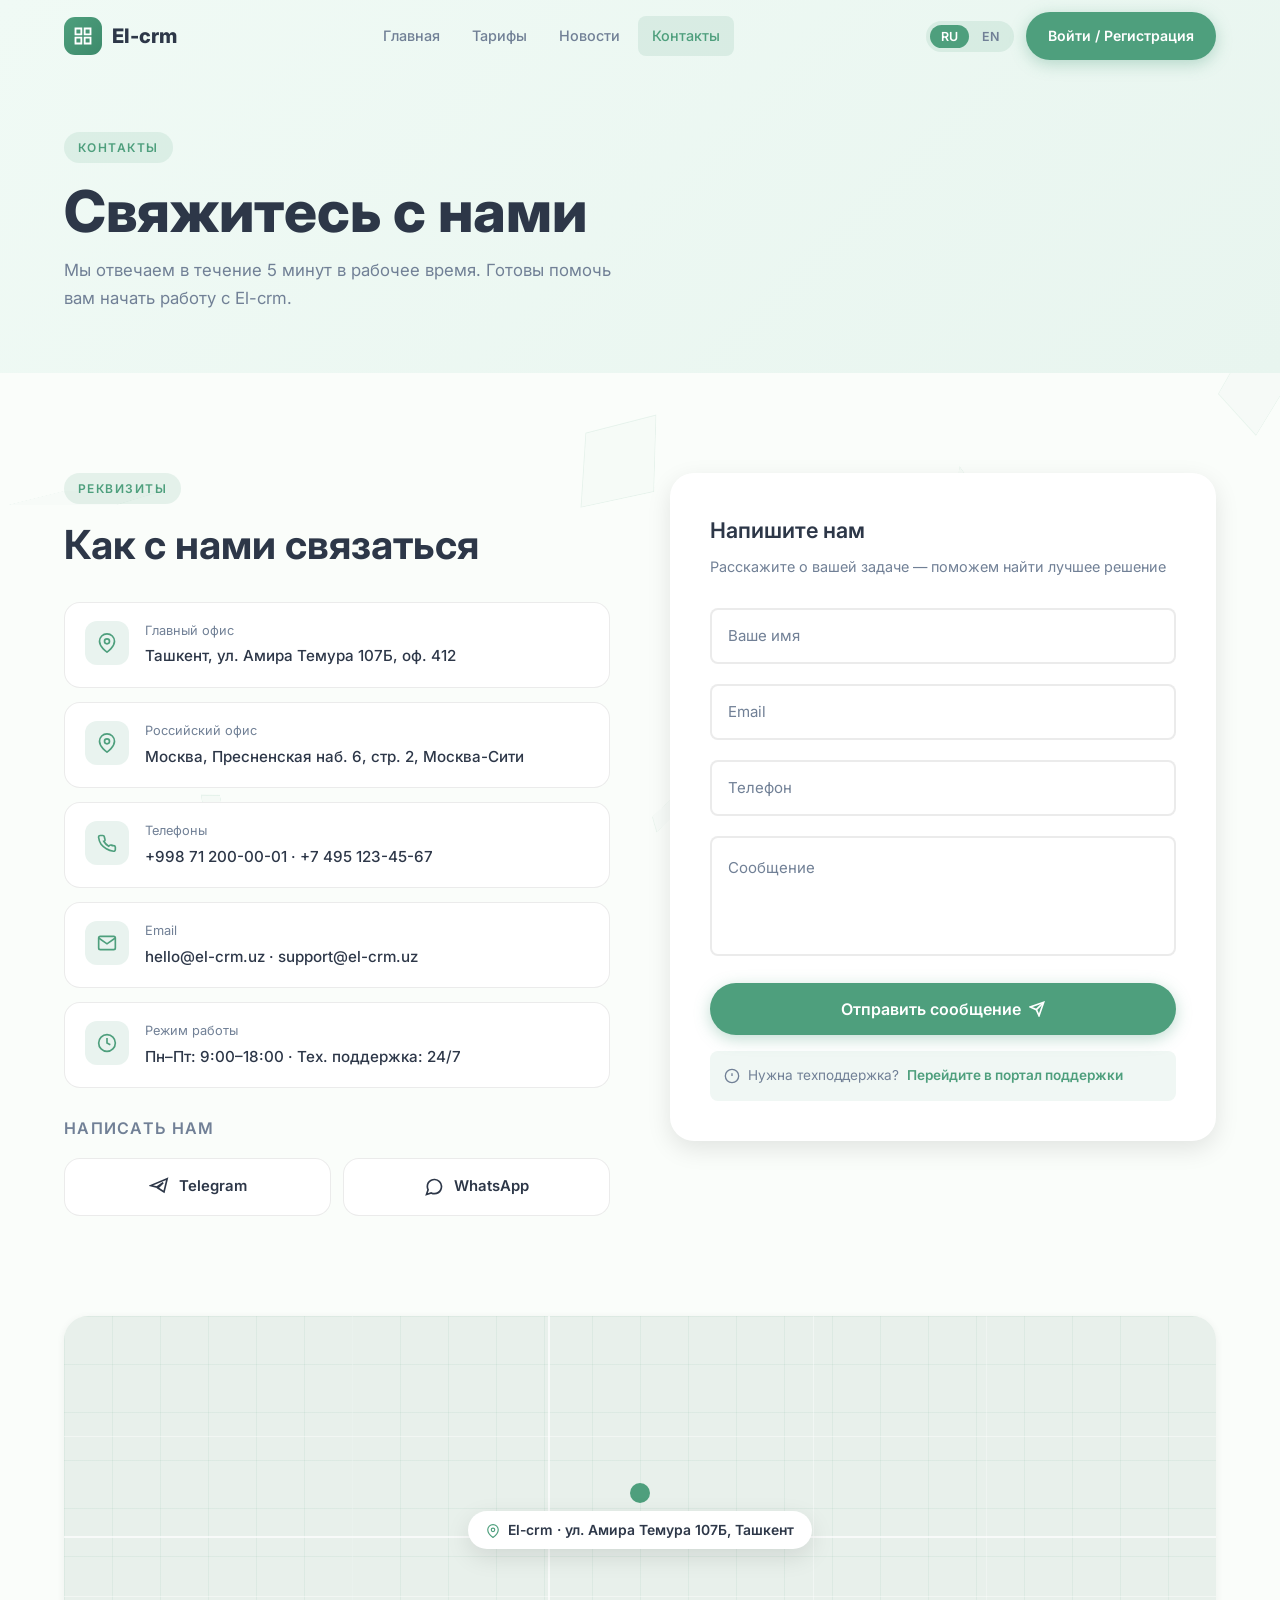
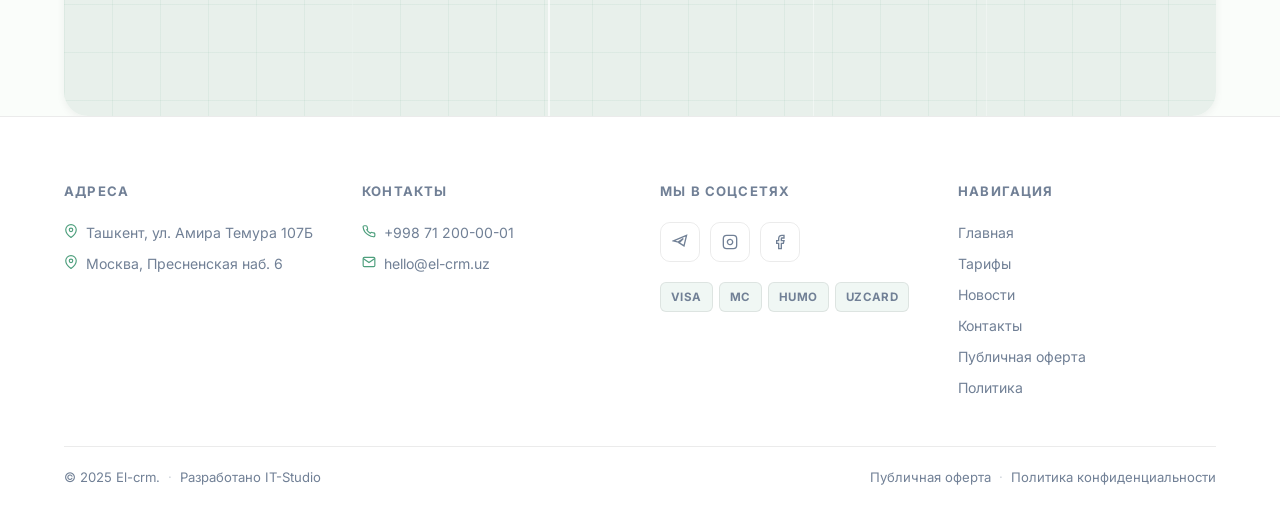
==== contacts.html @ 1f1d679a "start project" ====
<!DOCTYPE html>
<html lang="ru">
<head>
<meta charset="UTF-8">
<meta name="viewport" content="width=device-width,initial-scale=1">
<title>Контакты — El-crm</title>
<link rel="preconnect" href="https://fonts.googleapis.com">
<link rel="preconnect" href="https://fonts.gstatic.com" crossorigin>
<link href="https://fonts.googleapis.com/css2?family=Inter:wght@300;400;500;600;700;800&display=swap" rel="stylesheet">
<link rel="stylesheet" href="css/style.css">
</head>
<body>

<div id="cubes-bg"></div>

<header>
  <div class="header-inner">
    <a href="index.html" class="logo">
      <span class="logo-icon"><svg width="20" height="20" viewBox="0 0 24 24" fill="none" stroke="currentColor" stroke-width="2.2"><path d="M3 3h7v7H3zM14 3h7v7h-7zM14 14h7v7h-7zM3 14h7v7H3z"/></svg></span>
      El-crm
    </a>
    <nav>
      <a href="index.html">Главная</a>
      <a href="pricing.html">Тарифы</a>
      <a href="news.html">Новости</a>
      <a href="contacts.html" class="active">Контакты</a>
    </nav>
    <div class="header-actions">
      <div class="lang-switcher">
        <button class="lang-btn active">RU</button>
        <button class="lang-btn">EN</button>
      </div>
      <a href="index.html#lead" class="btn btn-primary" style="padding:10px 22px;font-size:.88rem">Войти / Регистрация</a>
    </div>
    <button class="burger"><span></span><span></span><span></span></button>
  </div>
</header>
<nav class="mobile-nav">
  <a href="index.html">Главная</a><a href="pricing.html">Тарифы</a>
  <a href="news.html">Новости</a><a href="contacts.html">Контакты</a>
  <a href="index.html#lead" class="btn btn-primary">Войти / Регистрация</a>
</nav>

<!-- PAGE HERO -->
<section class="page-hero">
  <div class="container">
    <span class="section-label">Контакты</span>
    <h1>Свяжитесь с нами</h1>
    <p>Мы отвечаем в течение 5 минут в рабочее время. Готовы помочь вам начать работу с El-crm.</p>
  </div>
</section>

<!-- CONTACTS GRID -->
<section class="contacts-section section-pad">
  <div class="container">
    <div class="contacts-grid">

      <!-- LEFT: Contact Info -->
      <div>
        <span class="section-label">Реквизиты</span>
        <h2 class="section-title" style="margin-bottom:32px">Как с нами связаться</h2>

        <div class="contact-info-cards">
          <div class="ci-card anim d1">
            <div class="ci-ico"><svg width="20" height="20" viewBox="0 0 24 24" fill="none" stroke="currentColor" stroke-width="2"><path d="M21 10c0 7-9 13-9 13s-9-6-9-13a9 9 0 0 1 18 0z"/><circle cx="12" cy="10" r="3"/></svg></div>
            <div>
              <div class="ci-label">Главный офис</div>
              <span class="ci-val">Ташкент, ул. Амира Темура 107Б, оф. 412</span>
            </div>
          </div>
          <div class="ci-card anim d2">
            <div class="ci-ico"><svg width="20" height="20" viewBox="0 0 24 24" fill="none" stroke="currentColor" stroke-width="2"><path d="M21 10c0 7-9 13-9 13s-9-6-9-13a9 9 0 0 1 18 0z"/><circle cx="12" cy="10" r="3"/></svg></div>
            <div>
              <div class="ci-label">Российский офис</div>
              <span class="ci-val">Москва, Пресненская наб. 6, стр. 2, Москва-Сити</span>
            </div>
          </div>
          <div class="ci-card anim d3">
            <div class="ci-ico"><svg width="20" height="20" viewBox="0 0 24 24" fill="none" stroke="currentColor" stroke-width="2"><path d="M22 16.92v3a2 2 0 0 1-2.18 2 19.79 19.79 0 0 1-8.63-3.07A19.5 19.5 0 0 1 4.9 13.5a19.79 19.79 0 0 1-3.07-8.67A2 2 0 0 1 3.83 3h3a2 2 0 0 1 2 1.72 12.84 12.84 0 0 0 .7 2.81 2 2 0 0 1-.45 2.11L8.09 9.91a16 16 0 0 0 6 6l.91-.91a2 2 0 0 1 2.11-.45 12.84 12.84 0 0 0 2.81.7A2 2 0 0 1 22 16.92z"/></svg></div>
            <div>
              <div class="ci-label">Телефоны</div>
              <span class="ci-val">+998 71 200-00-01 · +7 495 123-45-67</span>
            </div>
          </div>
          <div class="ci-card anim d1">
            <div class="ci-ico"><svg width="20" height="20" viewBox="0 0 24 24" fill="none" stroke="currentColor" stroke-width="2"><path d="M4 4h16c1.1 0 2 .9 2 2v12c0 1.1-.9 2-2 2H4c-1.1 0-2-.9-2-2V6c0-1.1.9-2 2-2z"/><polyline points="22,6 12,13 2,6"/></svg></div>
            <div>
              <div class="ci-label">Email</div>
              <span class="ci-val">hello@el-crm.uz · support@el-crm.uz</span>
            </div>
          </div>
          <div class="ci-card anim d2">
            <div class="ci-ico"><svg width="20" height="20" viewBox="0 0 24 24" fill="none" stroke="currentColor" stroke-width="2"><circle cx="12" cy="12" r="10"/><polyline points="12 6 12 12 16 14"/></svg></div>
            <div>
              <div class="ci-label">Режим работы</div>
              <span class="ci-val">Пн–Пт: 9:00–18:00 · Тех. поддержка: 24/7</span>
            </div>
          </div>
        </div>

        <!-- MESSENGER BUTTONS -->
        <div class="anim d3">
          <h3 style="margin-bottom:16px;font-size:1rem;color:var(--text-muted);font-weight:600;text-transform:uppercase;letter-spacing:.08em">Написать нам</h3>
          <div class="mess-btns">
            <a href="https://t.me/elcrm" class="mess-btn tg" target="_blank" rel="noopener">
              <svg width="20" height="20" viewBox="0 0 24 24" fill="none" stroke="currentColor" stroke-width="2"><path d="M21.8 2L2 10.3l7.3 1.8L17 6.7l-6.3 6.5 7.3 4.7L21.8 2z"/></svg>
              Telegram
            </a>
            <a href="https://wa.me/998712000001" class="mess-btn wa" target="_blank" rel="noopener">
              <svg width="20" height="20" viewBox="0 0 24 24" fill="none" stroke="currentColor" stroke-width="2"><path d="M21 11.5a8.38 8.38 0 0 1-.9 3.8 8.5 8.5 0 0 1-7.6 4.7 8.38 8.38 0 0 1-3.8-.9L3 21l1.9-5.7a8.38 8.38 0 0 1-.9-3.8 8.5 8.5 0 0 1 4.7-7.6 8.38 8.38 0 0 1 3.8-.9h.5a8.48 8.48 0 0 1 8 8v.5z"/></svg>
              WhatsApp
            </a>
          </div>
        </div>
      </div>

      <!-- RIGHT: Form -->
      <div class="anim d2">
        <div class="float-form">
          <h3 style="margin-bottom:8px">Напишите нам</h3>
          <p style="color:var(--text-muted);font-size:.9rem;margin-bottom:28px">Расскажите о вашей задаче — поможем найти лучшее решение</p>
          <form novalidate>
            <div class="float-group">
              <input type="text" placeholder=" " id="c-name" required>
              <label for="c-name">Ваше имя</label>
            </div>
            <div class="float-group">
              <input type="email" placeholder=" " id="c-email" required>
              <label for="c-email">Email</label>
            </div>
            <div class="float-group">
              <input type="tel" placeholder=" " id="c-phone">
              <label for="c-phone">Телефон</label>
            </div>
            <div class="float-group">
              <textarea placeholder=" " id="c-msg" required></textarea>
              <label for="c-msg">Сообщение</label>
            </div>
            <button type="submit" class="btn btn-primary" style="width:100%;justify-content:center;padding:16px;font-size:1rem">
              Отправить сообщение
              <svg width="16" height="16" viewBox="0 0 24 24" fill="none" stroke="currentColor" stroke-width="2.5"><line x1="22" y1="2" x2="11" y2="13"/><polygon points="22 2 15 22 11 13 2 9 22 2"/></svg>
            </button>
          </form>
          <div class="support-note">
            <svg width="16" height="16" viewBox="0 0 24 24" fill="none" stroke="currentColor" stroke-width="2"><circle cx="12" cy="12" r="10"/><line x1="12" y1="8" x2="12" y2="12"/><line x1="12" y1="16" x2="12.01" y2="16"/></svg>
            Нужна техподдержка? <a href="#">Перейдите в портал поддержки</a>
          </div>
        </div>
      </div>

    </div>
  </div>
</section>

<!-- MAP -->
<section class="map-section">
  <div class="container">
    <div class="map-box anim">
      <div class="map-bg">
        <div class="map-grid-lines"></div>
        <div class="map-roads"></div>
        <!-- Extra decorative roads -->
        <div style="position:absolute;inset:0;pointer-events:none">
          <div style="position:absolute;left:0;right:0;top:30%;height:1px;background:rgba(255,255,255,.4)"></div>
          <div style="position:absolute;left:0;right:0;top:70%;height:1px;background:rgba(255,255,255,.4)"></div>
          <div style="position:absolute;top:0;bottom:0;left:25%;width:1px;background:rgba(255,255,255,.4)"></div>
          <div style="position:absolute;top:0;bottom:0;left:65%;width:1px;background:rgba(255,255,255,.4)"></div>
          <div style="position:absolute;top:0;bottom:0;left:80%;width:1px;background:rgba(255,255,255,.3)"></div>
        </div>
        <div class="map-pin-wrap">
          <div class="map-dot"></div>
          <div class="map-label">
            <svg width="14" height="14" viewBox="0 0 24 24" fill="none" stroke="currentColor" stroke-width="2" style="display:inline;vertical-align:middle;margin-right:4px;color:var(--accent)"><path d="M21 10c0 7-9 13-9 13s-9-6-9-13a9 9 0 0 1 18 0z"/><circle cx="12" cy="10" r="3"/></svg>
            El-crm · ул. Амира Темура 107Б, Ташкент
          </div>
        </div>
      </div>
    </div>
  </div>
</section>

<!-- FOOTER -->
<footer>
  <div class="container">
    <div class="footer-grid">
      <div class="footer-col"><h4>Адреса</h4><ul>
        <li><svg width="14" height="14" viewBox="0 0 24 24" fill="none" stroke="currentColor" stroke-width="2"><path d="M21 10c0 7-9 13-9 13s-9-6-9-13a9 9 0 0 1 18 0z"/><circle cx="12" cy="10" r="3"/></svg>Ташкент, ул. Амира Темура 107Б</li>
        <li><svg width="14" height="14" viewBox="0 0 24 24" fill="none" stroke="currentColor" stroke-width="2"><path d="M21 10c0 7-9 13-9 13s-9-6-9-13a9 9 0 0 1 18 0z"/><circle cx="12" cy="10" r="3"/></svg>Москва, Пресненская наб. 6</li>
      </ul></div>
      <div class="footer-col"><h4>Контакты</h4><ul>
        <li><svg width="14" height="14" viewBox="0 0 24 24" fill="none" stroke="currentColor" stroke-width="2"><path d="M22 16.92v3a2 2 0 0 1-2.18 2 19.79 19.79 0 0 1-8.63-3.07A19.5 19.5 0 0 1 4.9 13.5a19.79 19.79 0 0 1-3.07-8.67A2 2 0 0 1 3.83 3h3a2 2 0 0 1 2 1.72 12.84 12.84 0 0 0 .7 2.81 2 2 0 0 1-.45 2.11L8.09 9.91a16 16 0 0 0 6 6l.91-.91a2 2 0 0 1 2.11-.45 12.84 12.84 0 0 0 2.81.7A2 2 0 0 1 22 16.92z"/></svg>+998 71 200-00-01</li>
        <li><svg width="14" height="14" viewBox="0 0 24 24" fill="none" stroke="currentColor" stroke-width="2"><path d="M4 4h16c1.1 0 2 .9 2 2v12c0 1.1-.9 2-2 2H4c-1.1 0-2-.9-2-2V6c0-1.1.9-2 2-2z"/><polyline points="22,6 12,13 2,6"/></svg>hello@el-crm.uz</li>
      </ul></div>
      <div class="footer-col"><h4>Мы в соцсетях</h4>
        <div class="socials">
          <a href="#" class="soc-btn"><svg width="16" height="16" viewBox="0 0 24 24" fill="none" stroke="currentColor" stroke-width="2"><path d="M21.8 2L2 10.3l7.3 1.8L17 6.7l-6.3 6.5 7.3 4.7L21.8 2z"/></svg></a>
          <a href="#" class="soc-btn"><svg width="16" height="16" viewBox="0 0 24 24" fill="none" stroke="currentColor" stroke-width="2"><rect x="2" y="2" width="20" height="20" rx="5"/><path d="M16 11.37A4 4 0 1 1 12.63 8 4 4 0 0 1 16 11.37z"/><line x1="17.5" y1="6.5" x2="17.51" y2="6.5"/></svg></a>
          <a href="#" class="soc-btn"><svg width="16" height="16" viewBox="0 0 24 24" fill="none" stroke="currentColor" stroke-width="2"><path d="M18 2h-3a5 5 0 0 0-5 5v3H7v4h3v8h4v-8h3l1-4h-4V7a1 1 0 0 1 1-1h3z"/></svg></a>
        </div>
        <div class="pay-logos"><span class="pay-logo">VISA</span><span class="pay-logo">MC</span><span class="pay-logo">HUMO</span><span class="pay-logo">UZCARD</span></div>
      </div>
      <div class="footer-col"><h4>Навигация</h4><ul>
        <li><a href="index.html">Главная</a></li><li><a href="pricing.html">Тарифы</a></li>
        <li><a href="news.html">Новости</a></li><li><a href="contacts.html">Контакты</a></li>
        <li><a href="offer.html">Публичная оферта</a></li><li><a href="privacy.html">Политика</a></li>
      </ul></div>
    </div>
    <div class="footer-bottom">
      <div class="footer-bottom-l"><span>© 2025 El-crm.</span><span class="sep">·</span><span>Разработано <a href="#">IT-Studio</a></span></div>
      <div class="footer-bottom-r"><a href="offer.html">Публичная оферта</a><span class="sep">·</span><a href="privacy.html">Политика конфиденциальности</a></div>
    </div>
  </div>
</footer>

<button class="scroll-top"><svg width="18" height="18" viewBox="0 0 24 24" fill="none" stroke="currentColor" stroke-width="2.5"><polyline points="18 15 12 9 6 15"/></svg></button>

<script src="js/cubes.js"></script>
<script src="js/main.js"></script>
</body>
</html>
---- css/style.css ----
/* ===== DESIGN TOKENS ===== */
:root {
  --bg: #FAFDFA;
  --bg-alt: #F0F7F4;
  --white: #FFFFFF;
  --accent: #4E9F7D;
  --accent-light: rgba(78,159,125,0.12);
  --accent-hover: #3D8A6B;
  --accent-glow: rgba(78,159,125,0.25);
  --text: #2D3748;
  --text-muted: #718096;
  --border: rgba(0,0,0,0.08);
  --shadow-sm: 0 2px 8px rgba(0,0,0,0.06);
  --shadow-md: 0 8px 24px rgba(0,0,0,0.1);
  --shadow-lg: 0 20px 60px rgba(0,0,0,0.12);
  --shadow-green: 0 8px 30px rgba(78,159,125,0.28);
  --radius: 16px;
  --radius-sm: 8px;
  --radius-lg: 24px;
  --radius-full: 100px;
  --transition: 0.3s cubic-bezier(0.4,0,0.2,1);
  --font: 'Inter', -apple-system, BlinkMacSystemFont, sans-serif;
  --max-width: 1200px;
  --header-h: 72px;
}

/* ===== RESET ===== */
*,*::before,*::after{box-sizing:border-box;margin:0;padding:0}
html{scroll-behavior:smooth}
body{font-family:var(--font);background:var(--bg);color:var(--text);line-height:1.6;overflow-x:hidden}
img{max-width:100%;display:block}
a{text-decoration:none;color:inherit}
ul{list-style:none}
button{cursor:pointer;border:none;background:none;font-family:inherit}
input,textarea,select{font-family:inherit}

/* ===== CONTAINER ===== */
.container{max-width:var(--max-width);margin:0 auto;padding:0 24px}

/* ===== TYPOGRAPHY ===== */
h1{font-size:clamp(2.2rem,5vw,3.6rem);font-weight:800;line-height:1.12}
h2{font-size:clamp(1.6rem,3.5vw,2.5rem);font-weight:700;line-height:1.25}
h3{font-size:clamp(1.05rem,2vw,1.35rem);font-weight:600}
p{line-height:1.7}

.section-label{display:inline-block;font-size:.75rem;font-weight:600;letter-spacing:.12em;text-transform:uppercase;color:var(--accent);background:var(--accent-light);padding:6px 14px;border-radius:var(--radius-full);margin-bottom:16px}
.section-title{margin-bottom:12px}
.section-sub{color:var(--text-muted);font-size:1.05rem;max-width:560px;margin-bottom:48px}
.section-center{text-align:center}
.section-center .section-sub{margin-left:auto;margin-right:auto}
.section-pad{padding:100px 0}
.section-pad-sm{padding:64px 0}

/* ===== BUTTONS ===== */
.btn{display:inline-flex;align-items:center;gap:8px;padding:13px 28px;border-radius:var(--radius-full);font-weight:600;font-size:.95rem;transition:all var(--transition);min-height:48px;white-space:nowrap}
.btn-primary{background:var(--accent);color:#fff;box-shadow:0 4px 16px rgba(78,159,125,.35)}
.btn-primary:hover{background:var(--accent-hover);box-shadow:var(--shadow-green);transform:translateY(-2px)}
.btn-outline{background:transparent;color:var(--accent);border:2px solid var(--accent)}
.btn-outline:hover{background:var(--accent-light);transform:translateY(-2px)}
.btn-white{background:#fff;color:var(--accent);box-shadow:var(--shadow-md)}
.btn-white:hover{transform:translateY(-2px);box-shadow:var(--shadow-lg)}

/* ===== ANIMATIONS ===== */
@keyframes fadeInUp{from{opacity:0;transform:translateY(32px)}to{opacity:1;transform:translateY(0)}}
@keyframes float{0%,100%{transform:translateY(0)}50%{transform:translateY(-18px)}}
@keyframes ticker{from{transform:translateX(0)}to{transform:translateX(-50%)}}
@keyframes pulse-ring{0%,100%{box-shadow:0 0 0 0 rgba(78,159,125,.5)}50%{box-shadow:0 0 0 14px rgba(78,159,125,0)}}
@keyframes spinCubeA{0%{transform:rotateX(0deg) rotateY(0deg)}100%{transform:rotateX(360deg) rotateY(360deg)}}
@keyframes spinCubeB{0%{transform:rotateX(0deg) rotateY(0deg) rotateZ(0deg)}100%{transform:rotateX(-360deg) rotateY(180deg) rotateZ(360deg)}}
@keyframes shimmer{0%{background-position:-200% 0}100%{background-position:200% 0}}

.anim{opacity:0;transform:translateY(28px);transition:opacity .7s ease,transform .7s ease}
.anim.in{opacity:1;transform:translateY(0)}
.d1{transition-delay:.1s}.d2{transition-delay:.2s}.d3{transition-delay:.3s}
.d4{transition-delay:.4s}.d5{transition-delay:.5s}.d6{transition-delay:.6s}

/* ===== 3D CUBES BG ===== */
#cubes-bg{position:fixed;inset:0;pointer-events:none;z-index:0;overflow:hidden;perspective:1000px}
.cube{position:absolute;transform-style:preserve-3d}
.cube-face{position:absolute;border:1px solid rgba(78,159,125,.18);background:rgba(78,159,125,.04)}

/* ===== HEADER ===== */
header{position:fixed;top:0;left:0;right:0;height:var(--header-h);z-index:1000;transition:all var(--transition)}
header.scrolled{background:rgba(250,253,250,.88);backdrop-filter:blur(24px);-webkit-backdrop-filter:blur(24px);border-bottom:1px solid var(--border);box-shadow:var(--shadow-sm)}
.header-inner{max-width:var(--max-width);margin:0 auto;padding:0 24px;height:100%;display:flex;align-items:center;justify-content:space-between;gap:24px}
.logo{display:flex;align-items:center;gap:10px;font-weight:800;font-size:1.25rem;color:var(--text);flex-shrink:0}
.logo-icon{width:38px;height:38px;background:linear-gradient(135deg,var(--accent),#3D8A6B);border-radius:11px;display:flex;align-items:center;justify-content:center;color:#fff;flex-shrink:0}
nav{display:flex;align-items:center;gap:4px}
nav a{padding:8px 14px;border-radius:var(--radius-sm);font-weight:500;font-size:.9rem;color:var(--text-muted);transition:all var(--transition)}
nav a:hover,nav a.active{color:var(--accent);background:var(--accent-light)}
.header-actions{display:flex;align-items:center;gap:12px;flex-shrink:0}
.lang-switcher{display:flex;align-items:center;background:var(--accent-light);border-radius:var(--radius-full);padding:4px;gap:2px}
.lang-btn{padding:4px 11px;border-radius:var(--radius-full);font-size:.78rem;font-weight:600;color:var(--text-muted);transition:all var(--transition);cursor:pointer}
.lang-btn.active{background:var(--accent);color:#fff}
.burger{display:none;flex-direction:column;gap:5px;padding:8px;border-radius:var(--radius-sm);transition:all var(--transition)}
.burger span{display:block;width:22px;height:2px;background:var(--text);border-radius:2px;transition:all var(--transition)}
.burger.open span:nth-child(1){transform:rotate(45deg) translate(5px,5px)}
.burger.open span:nth-child(2){opacity:0;transform:translateX(-8px)}
.burger.open span:nth-child(3){transform:rotate(-45deg) translate(5px,-5px)}
.mobile-nav{display:none;position:fixed;top:var(--header-h);left:0;right:0;bottom:0;background:rgba(250,253,250,.97);backdrop-filter:blur(24px);z-index:999;padding:24px;flex-direction:column;gap:4px}
.mobile-nav.open{display:flex}
.mobile-nav a{padding:16px 20px;border-radius:var(--radius);font-size:1.1rem;font-weight:500;color:var(--text);border-bottom:1px solid var(--border);transition:all var(--transition)}
.mobile-nav a:hover{color:var(--accent);background:var(--accent-light)}
.mobile-nav .btn{margin-top:16px;justify-content:center}

/* ===== HERO ===== */
.hero{min-height:100vh;display:flex;align-items:center;padding:calc(var(--header-h) + 64px) 0 80px;position:relative;z-index:1}
.hero-content{max-width:640px}
.hero-badge{display:inline-flex;align-items:center;gap:8px;background:rgba(78,159,125,.1);border:1px solid rgba(78,159,125,.25);border-radius:var(--radius-full);padding:8px 16px;font-size:.85rem;font-weight:500;color:var(--accent);margin-bottom:24px;animation:fadeInUp .6s ease both}
.hero h1{animation:fadeInUp .6s .1s ease both;margin-bottom:20px}
.hero h1 em{color:var(--accent);font-style:normal}
.hero .hero-desc{font-size:1.15rem;color:var(--text-muted);margin-bottom:36px;animation:fadeInUp .6s .2s ease both}
.hero-actions{display:flex;gap:14px;flex-wrap:wrap;animation:fadeInUp .6s .3s ease both}
.hero-stats{display:flex;gap:40px;margin-top:56px;padding-top:32px;border-top:1px solid var(--border);animation:fadeInUp .6s .4s ease both}
.hero-stat strong{display:block;font-size:2rem;font-weight:800;color:var(--accent)}
.hero-stat span{font-size:.82rem;color:var(--text-muted)}

/* ===== CRM SLIDER ===== */
.crm-slider-section{background:var(--bg-alt);position:relative;z-index:1}
.crm-slider{position:relative;overflow:hidden;border-radius:var(--radius-lg);box-shadow:var(--shadow-lg)}
.crm-track{display:flex;transition:transform .6s cubic-bezier(.4,0,.2,1)}
.slide{min-width:100%;padding:0}
.slide-mockup-wrap{background:linear-gradient(145deg,#e8f5ef 0%,#d4ede4 100%);padding:48px 40px;display:flex;justify-content:center;min-height:420px;align-items:center}
.mockup{background:#fff;border-radius:14px;box-shadow:0 16px 56px rgba(0,0,0,.13);padding:0;overflow:hidden;width:100%;max-width:780px}
.mockup-titlebar{display:flex;align-items:center;gap:8px;padding:14px 18px;background:#f8f9fa;border-bottom:1px solid #eee}
.dot{width:12px;height:12px;border-radius:50%}
.dot.r{background:#ff5f57}.dot.y{background:#febc2e}.dot.g{background:#28c840}
.mockup-name{font-size:.8rem;font-weight:600;color:#999;margin-left:8px}
.mockup-body{padding:20px}
.mockup-row{display:flex;gap:12px;margin-bottom:14px}
.stat-card{flex:1;background:#f8fffe;border:1px solid rgba(78,159,125,.12);border-radius:10px;padding:14px}
.stat-label{font-size:.68rem;color:#aaa;text-transform:uppercase;letter-spacing:.06em;margin-bottom:4px}
.stat-val{font-size:1.4rem;font-weight:800;color:var(--accent)}
.stat-bar{height:6px;background:#eee;border-radius:3px;overflow:hidden;margin-top:8px}
.stat-fill{height:100%;background:linear-gradient(90deg,var(--accent),#6BB89A);border-radius:3px}
.mockup-table{width:100%;border-collapse:collapse}
.mockup-table th{font-size:.7rem;color:#aaa;text-transform:uppercase;padding:8px 10px;text-align:left;border-bottom:1px solid #f0f0f0}
.mockup-table td{font-size:.82rem;padding:10px 10px;border-bottom:1px solid #f9f9f9;color:#444}
.mockup-table td:last-child{text-align:right}
.badge-green{background:rgba(78,159,125,.12);color:var(--accent);font-size:.72rem;font-weight:600;padding:3px 8px;border-radius:20px}
.badge-orange{background:rgba(255,165,0,.12);color:#e08000;font-size:.72rem;font-weight:600;padding:3px 8px;border-radius:20px}
.mockup-pipeline{display:flex;gap:10px}
.pipe-col{flex:1;background:#f8f9fa;border-radius:8px;padding:10px}
.pipe-col-title{font-size:.7rem;font-weight:700;text-transform:uppercase;letter-spacing:.06em;color:#aaa;margin-bottom:8px}
.pipe-card{background:#fff;border-radius:6px;padding:8px 10px;margin-bottom:6px;box-shadow:0 1px 4px rgba(0,0,0,.07);font-size:.78rem;font-weight:500;color:var(--text)}
.pipe-card span{display:block;font-size:.7rem;color:var(--accent);font-weight:600;margin-top:2px}
.slider-controls{display:flex;align-items:center;justify-content:center;gap:16px;margin-top:32px}
.slider-btn{width:48px;height:48px;border-radius:50%;border:2px solid var(--accent);color:var(--accent);display:flex;align-items:center;justify-content:center;background:#fff;transition:all var(--transition);flex-shrink:0}
.slider-btn:hover{background:var(--accent);color:#fff;box-shadow:var(--shadow-green);transform:scale(1.06)}
.slider-dots{display:flex;gap:8px;align-items:center}
.s-dot{width:8px;height:8px;border-radius:50%;background:var(--border);transition:all var(--transition);cursor:pointer}
.s-dot.active{width:24px;border-radius:4px;background:var(--accent)}

/* ===== FEATURES ===== */
.features-section{position:relative;z-index:1}
.features-grid{display:grid;grid-template-columns:repeat(3,1fr);gap:24px}
.feat-card{background:#fff;border-radius:var(--radius);padding:32px;border:1px solid var(--border);transition:all var(--transition)}
.feat-card:hover{transform:translateY(-6px);box-shadow:var(--shadow-green);border-color:rgba(78,159,125,.3)}
.feat-icon{width:52px;height:52px;background:var(--accent-light);border-radius:14px;display:flex;align-items:center;justify-content:center;color:var(--accent);margin-bottom:20px}
.feat-card h3{margin-bottom:8px}
.feat-card p{color:var(--text-muted);font-size:.9rem}

/* ===== FOR WHOM ===== */
.for-whom-section{background:linear-gradient(135deg,rgba(78,159,125,.07) 0%,rgba(78,159,125,.02) 100%);position:relative;z-index:1}
.for-whom-grid{display:grid;grid-template-columns:repeat(3,1fr);gap:24px}
.glass-card{background:rgba(255,255,255,.68);backdrop-filter:blur(24px);-webkit-backdrop-filter:blur(24px);border:1px solid rgba(255,255,255,.85);border-radius:var(--radius-lg);padding:36px 32px;box-shadow:0 8px 32px rgba(0,0,0,.06);transition:all var(--transition)}
.glass-card:hover{transform:translateY(-8px);box-shadow:0 24px 64px rgba(78,159,125,.18);border-color:rgba(78,159,125,.3)}
.glass-icon{width:56px;height:56px;background:linear-gradient(135deg,var(--accent),#6BB89A);border-radius:var(--radius);display:flex;align-items:center;justify-content:center;color:#fff;margin-bottom:24px}
.glass-card h3{margin-bottom:10px}
.glass-card p{color:var(--text-muted);font-size:.9rem}
.glass-list{margin-top:16px;display:flex;flex-direction:column;gap:8px}
.glass-list li{display:flex;align-items:center;gap:8px;font-size:.87rem;color:var(--text-muted)}
.glass-list li::before{content:'';display:block;width:6px;height:6px;background:var(--accent);border-radius:50%;flex-shrink:0}

/* ===== TICKER ===== */
.ticker-section{background:var(--bg-alt);padding:60px 0;overflow:hidden;position:relative;z-index:1}
.ticker-wrap{overflow:hidden;mask:linear-gradient(to right,transparent,black 10%,black 90%,transparent);-webkit-mask:linear-gradient(to right,transparent,black 10%,black 90%,transparent)}
.ticker-track{display:flex;gap:56px;animation:ticker 28s linear infinite;width:max-content}
.ticker-track:hover{animation-play-state:paused}
.partner{display:flex;align-items:center;height:44px;padding:0 16px;filter:grayscale(1) opacity(.4);transition:all var(--transition);flex-shrink:0;font-size:1rem;font-weight:700;color:var(--text-muted);letter-spacing:.05em}
.partner:hover{filter:grayscale(0) opacity(1)}

/* ===== REVIEWS ===== */
.reviews-section{position:relative;z-index:1}
.reviews-overflow{overflow:hidden}
.reviews-track{display:flex;gap:24px;transition:transform .6s cubic-bezier(.4,0,.2,1)}
.review-card{min-width:calc(33.333% - 16px);background:#fff;border-radius:var(--radius-lg);padding:32px;border:1px solid var(--border);transition:all var(--transition);flex-shrink:0}
.review-card:hover{transform:translateY(-8px);box-shadow:0 20px 60px rgba(78,159,125,.18)}
.stars{display:flex;gap:3px;margin-bottom:16px;color:#F6C90E;font-size:1.1rem}
.review-text{color:var(--text);font-size:.93rem;line-height:1.7;margin-bottom:24px}
.reviewer{display:flex;align-items:center;gap:12px}
.reviewer-avatar{width:44px;height:44px;border-radius:50%;background:var(--accent-light);display:flex;align-items:center;justify-content:center;font-weight:700;color:var(--accent);flex-shrink:0}
.reviewer-name{font-weight:600;font-size:.9rem}
.reviewer-role{font-size:.8rem;color:var(--text-muted)}

/* ===== FAQ ===== */
.faq-section{background:var(--bg-alt);position:relative;z-index:1}
.faq-list{max-width:720px;margin:0 auto;display:flex;flex-direction:column;gap:12px}
.faq-item{background:#fff;border-radius:var(--radius);border:1px solid var(--border);overflow:hidden;transition:all var(--transition)}
.faq-item.open{border-color:rgba(78,159,125,.35);box-shadow:var(--shadow-green)}
.faq-q{display:flex;align-items:center;justify-content:space-between;padding:20px 24px;font-weight:600;font-size:.97rem;cursor:pointer;gap:16px;user-select:none}
.faq-ico{width:28px;height:28px;border-radius:50%;background:var(--accent-light);color:var(--accent);display:flex;align-items:center;justify-content:center;flex-shrink:0;transition:all var(--transition)}
.faq-item.open .faq-ico{background:var(--accent);color:#fff;transform:rotate(45deg)}
.faq-a{max-height:0;overflow:hidden;transition:max-height .4s ease}
.faq-a-inner{padding:0 24px 20px;color:var(--text-muted);font-size:.91rem;line-height:1.7}
.faq-item.open .faq-a{max-height:300px}

/* ===== LEAD FORM ===== */
.lead-section{background:linear-gradient(135deg,#f0faf5,#e8f5ef);position:relative;z-index:1}
.lead-wrap{max-width:600px;margin:0 auto;background:#fff;border-radius:var(--radius-lg);padding:48px;box-shadow:var(--shadow-lg)}
.form-row{display:grid;grid-template-columns:1fr 1fr;gap:16px}
.form-group{margin-bottom:18px}
.form-group label{display:block;font-size:.86rem;font-weight:500;margin-bottom:6px}
.f-input{width:100%;padding:13px 16px;border:2px solid var(--border);border-radius:var(--radius-sm);font-size:.94rem;color:var(--text);background:var(--bg);transition:all var(--transition);min-height:48px;outline:none}
.f-input:focus{border-color:var(--accent);background:#fff;box-shadow:0 0 0 4px rgba(78,159,125,.1)}
.phone-wrap{display:flex;gap:8px}
.phone-code{width:100px;flex-shrink:0}
.cb-wrap{display:flex;align-items:flex-start;gap:10px;margin:8px 0 24px}
.cb-wrap input{width:18px;height:18px;accent-color:var(--accent);flex-shrink:0;margin-top:2px;cursor:pointer}
.cb-wrap label{font-size:.83rem;color:var(--text-muted);cursor:pointer}
.cb-wrap a{color:var(--accent);text-decoration:underline}
.f-submit{width:100%;justify-content:center;padding:16px;font-size:1rem}

/* ===== FOOTER ===== */
footer{background:#fff;border-top:1px solid var(--border);position:relative;z-index:1}
.footer-grid{display:grid;grid-template-columns:repeat(4,1fr);gap:40px;padding:64px 0 48px}
.footer-col h4{font-size:.82rem;font-weight:700;text-transform:uppercase;letter-spacing:.09em;color:var(--text-muted);margin-bottom:20px}
.footer-col ul{display:flex;flex-direction:column;gap:10px}
.footer-col li,.footer-col li a{font-size:.88rem;color:var(--text-muted);transition:color var(--transition);display:flex;align-items:flex-start;gap:8px;line-height:1.5}
.footer-col li a:hover{color:var(--accent)}
.footer-col li svg{flex-shrink:0;margin-top:2px;color:var(--accent)}
.socials{display:flex;gap:10px;margin-bottom:20px}
.soc-btn{width:40px;height:40px;border-radius:10px;border:1px solid var(--border);display:flex;align-items:center;justify-content:center;color:var(--text-muted);transition:all var(--transition)}
.soc-btn:hover{border-color:var(--accent);color:var(--accent);background:var(--accent-light);transform:translateY(-3px)}
.pay-logos{display:flex;flex-wrap:wrap;gap:6px}
.pay-logo{padding:5px 10px;background:var(--bg-alt);border-radius:6px;font-size:.72rem;font-weight:700;color:var(--text-muted);letter-spacing:.04em;border:1px solid var(--border)}
.footer-bottom{border-top:1px solid var(--border);padding:20px 0;display:flex;align-items:center;justify-content:space-between;gap:16px;flex-wrap:wrap}
.footer-bottom-l,.footer-bottom-r{display:flex;align-items:center;gap:8px;font-size:.82rem;color:var(--text-muted);flex-wrap:wrap}
.footer-bottom-l a,.footer-bottom-r a{transition:color var(--transition)}
.footer-bottom-l a:hover,.footer-bottom-r a:hover{color:var(--accent)}
.footer-bottom-l .sep,.footer-bottom-r .sep{opacity:.35}

/* ===== PAGE HERO ===== */
.page-hero{background:linear-gradient(135deg,#f0faf5,#e8f5ef);padding:calc(var(--header-h) + 60px) 0 60px;position:relative;z-index:1}
.page-hero h1{margin-bottom:12px}
.page-hero p{color:var(--text-muted);font-size:1.05rem;max-width:560px}
#cubes-bg-page{display:none}

/* ===== PRICING ===== */
.pricing-section{position:relative;z-index:1}
.pricing-toggle{display:flex;align-items:center;justify-content:center;gap:16px;margin-bottom:48px}
.tog-label{font-weight:500;color:var(--text-muted);font-size:.93rem;transition:color var(--transition)}
.tog-label.active{color:var(--text);font-weight:600}
.tog-switch{position:relative;width:52px;height:28px;background:var(--accent);border-radius:14px;cursor:pointer;transition:background var(--transition);flex-shrink:0}
.tog-switch::after{content:'';position:absolute;top:4px;left:4px;width:20px;height:20px;background:#fff;border-radius:50%;transition:transform var(--transition);box-shadow:0 2px 4px rgba(0,0,0,.2)}
.tog-switch.yearly::after{transform:translateX(24px)}
.tog-badge{background:var(--accent);color:#fff;font-size:.73rem;font-weight:700;padding:3px 10px;border-radius:var(--radius-full);opacity:0;transition:all var(--transition)}
.tog-badge.on{opacity:1}
.pricing-grid{display:grid;grid-template-columns:repeat(3,1fr);gap:24px;align-items:start}
.plan-card{background:#fff;border-radius:var(--radius-lg);padding:36px 32px;border:2px solid var(--border);transition:all var(--transition);position:relative}
.plan-card:hover{transform:translateY(-6px);box-shadow:var(--shadow-md)}
.plan-card.popular{border-color:var(--accent);box-shadow:0 0 0 4px rgba(78,159,125,.1),var(--shadow-md);transform:translateY(-10px)}
.plan-card.popular:hover{transform:translateY(-16px);box-shadow:0 0 0 4px rgba(78,159,125,.15),var(--shadow-green)}
.popular-badge{position:absolute;top:-14px;left:50%;transform:translateX(-50%);background:var(--accent);color:#fff;font-size:.76rem;font-weight:700;padding:5px 16px;border-radius:var(--radius-full);white-space:nowrap}
.plan-name{font-size:.82rem;font-weight:600;text-transform:uppercase;letter-spacing:.1em;color:var(--text-muted);margin-bottom:8px}
.plan-price{display:flex;align-items:baseline;gap:4px;margin-bottom:4px}
.price-cur{font-size:1.2rem;font-weight:700;color:var(--text-muted)}
.price-amt{font-size:2.8rem;font-weight:800;color:var(--text);line-height:1}
.price-per{font-size:.83rem;color:var(--text-muted);margin-left:2px}
.plan-desc{color:var(--text-muted);font-size:.87rem;margin:12px 0 24px;padding-bottom:24px;border-bottom:1px solid var(--border);line-height:1.55}
.plan-feats{display:flex;flex-direction:column;gap:12px;margin-bottom:32px}
.plan-feat{display:flex;align-items:center;gap:10px;font-size:.88rem}
.plan-feat svg{color:var(--accent);flex-shrink:0}
.plan-feat.off{opacity:.38}
.plan-btn{width:100%;justify-content:center}
.trust-bar{display:flex;justify-content:center;gap:40px;padding:48px 0;flex-wrap:wrap}
.trust-item{display:flex;align-items:center;gap:14px}
.trust-ico{width:48px;height:48px;background:var(--accent-light);border-radius:14px;display:flex;align-items:center;justify-content:center;color:var(--accent);flex-shrink:0}
.trust-text strong{display:block;font-size:.93rem}
.trust-text span{font-size:.8rem;color:var(--text-muted)}

/* ===== COMPARISON TABLE ===== */
.table-wrap{overflow-x:auto;border-radius:var(--radius);box-shadow:var(--shadow-sm)}
.cmp-table{width:100%;border-collapse:collapse;background:#fff;min-width:600px}
.cmp-table th{padding:16px 20px;text-align:left;font-size:.8rem;font-weight:700;color:var(--text-muted);text-transform:uppercase;letter-spacing:.07em;background:var(--bg-alt);border-bottom:1px solid var(--border)}
.cmp-table td{padding:14px 20px;font-size:.9rem;border-bottom:1px solid var(--border);color:var(--text)}
.cmp-table tr:last-child td{border-bottom:none}
.cmp-table tr:hover td{background:rgba(78,159,125,.025)}
.cmp-table td:not(:first-child){text-align:center}
.cmp-table th:first-child,.cmp-table td:first-child{padding-left:28px}
.c-yes{color:var(--accent)}.c-no{color:#CBD5E0}
.enterprise-banner{background:linear-gradient(135deg,var(--accent),#3A7D62);border-radius:var(--radius-lg);padding:48px 44px;display:flex;align-items:center;justify-content:space-between;gap:32px;margin-top:60px;position:relative;overflow:hidden}
.enterprise-banner::before{content:'';position:absolute;right:-80px;top:-80px;width:360px;height:360px;background:rgba(255,255,255,.05);border-radius:50%}
.enterprise-banner::after{content:'';position:absolute;left:-60px;bottom:-80px;width:280px;height:280px;background:rgba(255,255,255,.04);border-radius:50%}
.ent-text{position:relative}
.ent-text h3{color:#fff;font-size:1.4rem;margin-bottom:8px}
.ent-text p{color:rgba(255,255,255,.8);font-size:.95rem}

/* ===== NEWS ===== */
.news-section{position:relative;z-index:1}
.news-filters{display:flex;align-items:center;justify-content:space-between;gap:24px;margin-bottom:40px;flex-wrap:wrap}
.filter-tags{display:flex;gap:8px;flex-wrap:wrap}
.ftag{padding:8px 18px;border-radius:var(--radius-full);border:1.5px solid var(--border);font-size:.83rem;font-weight:500;color:var(--text-muted);background:#fff;transition:all var(--transition);cursor:pointer;min-height:40px}
.ftag:hover,.ftag.active{border-color:var(--accent);color:var(--accent);background:var(--accent-light)}
.search-wrap{position:relative;flex-shrink:0}
.search-input{padding:10px 16px 10px 44px;border:1.5px solid var(--border);border-radius:var(--radius-full);font-size:.9rem;outline:none;background:#fff;transition:all var(--transition);width:240px;min-height:44px}
.search-input:focus{border-color:var(--accent);box-shadow:0 0 0 4px rgba(78,159,125,.1)}
.search-ico{position:absolute;left:14px;top:50%;transform:translateY(-50%);color:var(--text-muted);pointer-events:none}
.news-grid{display:grid;grid-template-columns:repeat(3,1fr);gap:28px}
.news-card{background:#fff;border-radius:var(--radius);overflow:hidden;border:1px solid var(--border);transition:all var(--transition);cursor:pointer}
.news-card:hover{transform:translateY(-6px);box-shadow:var(--shadow-md)}
.news-thumb{height:200px;overflow:hidden;position:relative}
.news-thumb-inner{width:100%;height:100%;background:linear-gradient(135deg,#e8f5ef,#d4ede4);transition:transform .4s ease;display:flex;align-items:center;justify-content:center}
.news-card:hover .news-thumb-inner{transform:scale(1.06)}
.news-body{padding:24px}
.news-meta{display:flex;align-items:center;gap:10px;margin-bottom:10px}
.news-tag{font-size:.72rem;font-weight:600;color:var(--accent);background:var(--accent-light);padding:3px 10px;border-radius:var(--radius-full)}
.news-date{font-size:.78rem;color:var(--text-muted)}
.news-title{font-size:.98rem;font-weight:700;line-height:1.4;transition:color var(--transition)}
.news-card:hover .news-title{color:var(--accent)}
.news-excerpt{font-size:.85rem;color:var(--text-muted);margin-top:8px;display:-webkit-box;-webkit-line-clamp:2;-webkit-box-orient:vertical;overflow:hidden}
.load-more-wrap{display:flex;justify-content:center;margin-top:48px}

/* ===== MODAL ===== */
.modal-overlay{position:fixed;inset:0;background:rgba(0,0,0,.5);backdrop-filter:blur(10px);-webkit-backdrop-filter:blur(10px);z-index:2000;display:flex;align-items:center;justify-content:center;padding:24px;opacity:0;pointer-events:none;transition:opacity var(--transition)}
.modal-overlay.open{opacity:1;pointer-events:all}
.modal{background:#fff;border-radius:var(--radius-lg);width:100%;max-width:720px;max-height:86vh;overflow-y:auto;padding:44px;position:relative;transform:translateY(20px) scale(.98);transition:transform var(--transition)}
.modal-overlay.open .modal{transform:translateY(0) scale(1)}
.modal-close{position:absolute;top:20px;right:20px;width:36px;height:36px;border-radius:50%;background:var(--bg-alt);display:flex;align-items:center;justify-content:center;color:var(--text-muted);transition:all var(--transition);cursor:pointer}
.modal-close:hover{background:var(--accent);color:#fff}
.modal-img{height:240px;background:linear-gradient(135deg,#e8f5ef,#d4ede4);border-radius:var(--radius);margin-bottom:28px;display:flex;align-items:center;justify-content:center;color:var(--accent)}
.modal h2{margin-bottom:8px}
.modal-meta{display:flex;gap:12px;margin-bottom:20px;font-size:.83rem;color:var(--text-muted)}
.modal-body p{color:var(--text-muted);font-size:.93rem;margin-bottom:16px;line-height:1.75}

/* ===== CONTACTS ===== */
.contacts-section{position:relative;z-index:1}
.contacts-grid{display:grid;grid-template-columns:1fr 1fr;gap:60px;align-items:start}
.contact-info-cards{display:flex;flex-direction:column;gap:14px;margin-bottom:28px}
.ci-card{display:flex;align-items:flex-start;gap:16px;padding:18px 20px;background:#fff;border-radius:var(--radius);border:1px solid var(--border);transition:all var(--transition)}
.ci-card:hover{box-shadow:var(--shadow-sm);border-color:rgba(78,159,125,.2)}
.ci-ico{width:44px;height:44px;background:var(--accent-light);border-radius:12px;display:flex;align-items:center;justify-content:center;color:var(--accent);flex-shrink:0}
.ci-label{font-size:.8rem;color:var(--text-muted);margin-bottom:2px}
.ci-val{font-size:.95rem;font-weight:500}
.mess-btns{display:flex;gap:12px;margin-top:4px}
.mess-btn{flex:1;display:flex;align-items:center;justify-content:center;gap:10px;padding:16px;border-radius:var(--radius);font-weight:600;font-size:.93rem;transition:all var(--transition);border:1.5px solid var(--border);background:#fff;color:var(--text)}
.mess-btn.tg:hover{background:#229ED9;border-color:#229ED9;color:#fff;transform:translateY(-3px);box-shadow:0 8px 24px rgba(34,158,217,.3)}
.mess-btn.wa:hover{background:#25D366;border-color:#25D366;color:#fff;transform:translateY(-3px);box-shadow:0 8px 24px rgba(37,211,102,.3)}

/* ===== FLOATING LABELS FORM ===== */
.float-form{background:#fff;border-radius:var(--radius-lg);padding:40px;box-shadow:var(--shadow-md)}
.float-group{position:relative;margin-bottom:20px}
.float-group input,.float-group textarea{width:100%;padding:24px 16px 8px;border:2px solid var(--border);border-radius:var(--radius-sm);font-size:.94rem;color:var(--text);background:#fff;transition:all var(--transition);outline:none;min-height:56px}
.float-group textarea{height:120px;resize:none;padding-top:28px}
.float-group input:focus,.float-group textarea:focus{border-color:var(--accent);box-shadow:0 0 0 4px rgba(78,159,125,.1)}
.float-group label{position:absolute;left:16px;top:50%;transform:translateY(-50%);font-size:.94rem;color:var(--text-muted);transition:all var(--transition);pointer-events:none;background:#fff;padding:0 2px}
.float-group textarea~label{top:20px;transform:none}
.float-group input:focus~label,.float-group input:not(:placeholder-shown)~label,
.float-group textarea:focus~label,.float-group textarea:not(:placeholder-shown)~label{top:6px;transform:none;font-size:.72rem;color:var(--accent);font-weight:600}
.support-note{margin-top:16px;padding:14px;background:var(--bg-alt);border-radius:var(--radius-sm);font-size:.85rem;color:var(--text-muted);display:flex;align-items:center;gap:8px}
.support-note a{color:var(--accent);font-weight:600}

/* ===== MAP ===== */
.map-section{position:relative;z-index:1}
.map-box{height:400px;border-radius:var(--radius-lg);overflow:hidden;position:relative;box-shadow:var(--shadow-sm)}
.map-bg{width:100%;height:100%;background:#e8f0eb;display:flex;align-items:center;justify-content:center;position:relative}
.map-grid-lines{position:absolute;inset:0;background-image:linear-gradient(rgba(78,159,125,.08) 1px,transparent 1px),linear-gradient(90deg,rgba(78,159,125,.08) 1px,transparent 1px);background-size:48px 48px}
.map-roads{position:absolute;inset:0}
.map-roads::before{content:'';position:absolute;left:0;right:0;top:55%;height:2px;background:rgba(255,255,255,.7)}
.map-roads::after{content:'';position:absolute;top:0;bottom:0;left:42%;width:2px;background:rgba(255,255,255,.7)}
.map-pin-wrap{position:relative;z-index:1;display:flex;flex-direction:column;align-items:center;gap:8px}
.map-dot{width:20px;height:20px;background:var(--accent);border-radius:50%;animation:pulse-ring 2.2s infinite;cursor:pointer}
.map-label{background:#fff;padding:8px 18px;border-radius:var(--radius-full);font-size:.87rem;font-weight:600;box-shadow:var(--shadow-md);white-space:nowrap}

/* ===== LEGAL ===== */
.legal-page{max-width:740px;margin:0 auto;padding:calc(var(--header-h) + 60px) 24px 100px;position:relative;z-index:1}
.legal-page h1{margin-bottom:8px}
.legal-date{color:var(--text-muted);font-size:.88rem;margin-bottom:48px;display:block}
.legal-page h2{font-size:1.25rem;margin-top:40px;margin-bottom:14px}
.legal-page p{color:var(--text-muted);margin-bottom:14px;font-size:.93rem}
.legal-page ul{list-style:disc;padding-left:24px;margin-bottom:16px}
.legal-page ul li{color:var(--text-muted);font-size:.93rem;margin-bottom:8px}

/* ===== SCROLL TOP ===== */
.scroll-top{position:fixed;bottom:32px;right:32px;width:48px;height:48px;background:var(--accent);color:#fff;border-radius:50%;display:flex;align-items:center;justify-content:center;box-shadow:var(--shadow-green);cursor:pointer;z-index:500;opacity:0;transform:translateY(16px);transition:all var(--transition);pointer-events:none}
.scroll-top.on{opacity:1;transform:translateY(0);pointer-events:all}
.scroll-top:hover{background:var(--accent-hover);transform:translateY(-3px)}

/* ===== RESPONSIVE ===== */
@media(max-width:1024px){
  .features-grid,.for-whom-grid{grid-template-columns:repeat(2,1fr)}
  .pricing-grid{grid-template-columns:repeat(2,1fr)}
  .footer-grid{grid-template-columns:repeat(2,1fr);gap:32px}
  .review-card{min-width:calc(50% - 12px)}
  .trust-bar{gap:24px}
}
@media(max-width:768px){
  :root{--header-h:64px}
  .section-pad{padding:72px 0}
  nav{display:none}
  .burger{display:flex}
  .header-actions .btn{display:none}
  #cubes-bg{display:none}
  .hero{padding:calc(var(--header-h) + 48px) 0 60px;text-align:center}
  .hero-actions{justify-content:center}
  .hero-stats{justify-content:center;gap:28px}
  .features-grid,.for-whom-grid,.pricing-grid,.news-grid{grid-template-columns:1fr}
  .plan-card.popular{transform:none}
  .contacts-grid{grid-template-columns:1fr}
  .footer-grid{grid-template-columns:1fr 1fr}
  .footer-bottom{flex-direction:column;text-align:center}
  .review-card{min-width:100%}
  .enterprise-banner{flex-direction:column;text-align:center}
  .lead-wrap,.float-form{padding:28px 20px}
  .modal{padding:28px 20px}
  .form-row{grid-template-columns:1fr}
  .mess-btns{flex-direction:column}
  .trust-bar{flex-direction:column;align-items:flex-start;gap:20px}
  .phone-wrap{flex-direction:column}
  .phone-code{width:100%}
  .search-input{width:100%}
  .news-filters{flex-direction:column;align-items:stretch}
}
@media(max-width:480px){
  .container{padding:0 16px}
  .footer-grid{grid-template-columns:1fr}
  .hero-stats{flex-direction:column;align-items:center;gap:20px}
  .pricing-toggle{flex-wrap:wrap;gap:12px}
  .slider-mockup-wrap{padding:28px 16px}
}
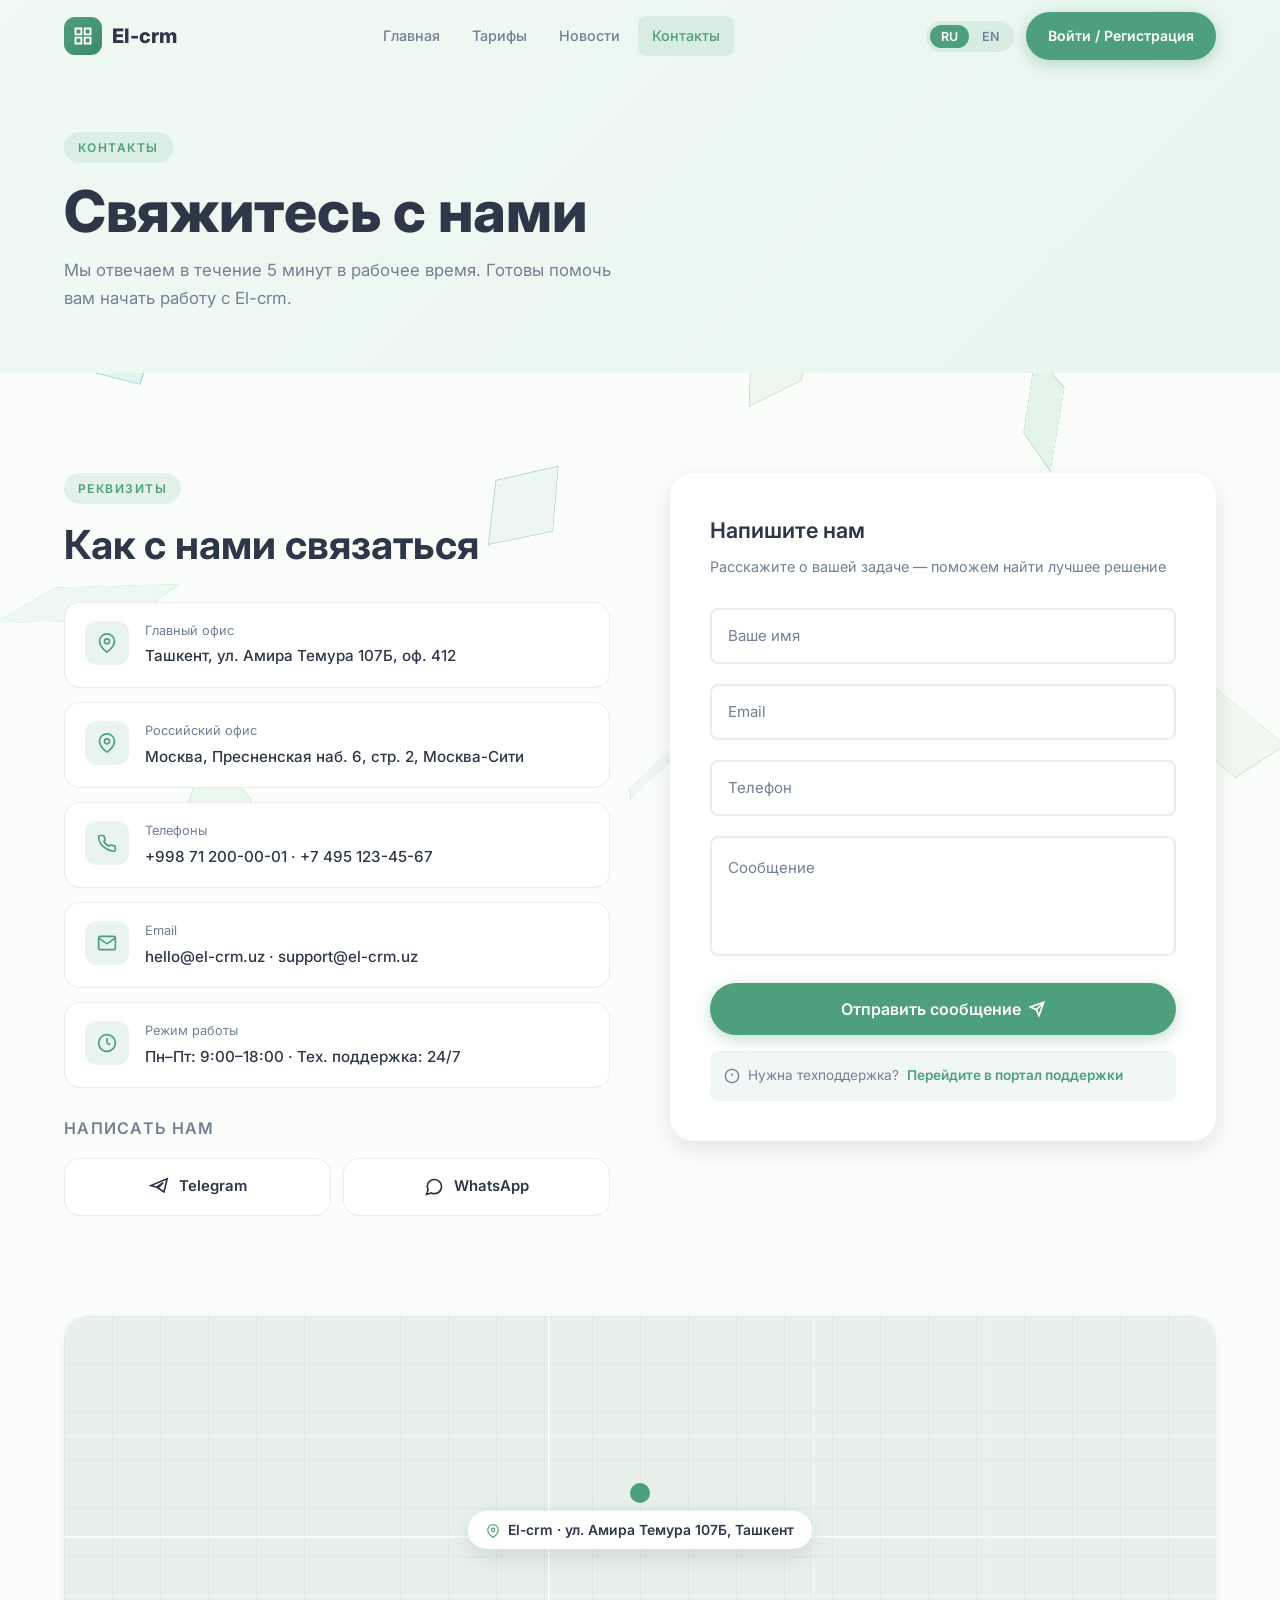
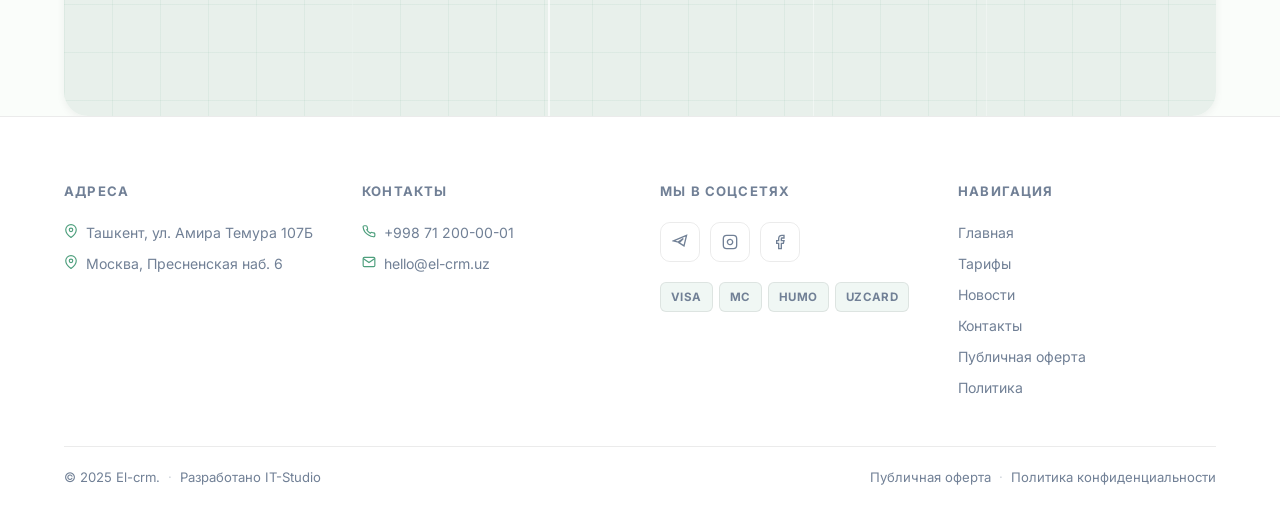
==== commit a740df46: "add new block" ====
--- a/contacts.html
+++ b/contacts.html
@@ -41,7 +41,7 @@
   <a href="index.html#lead" class="btn btn-primary">Войти / Регистрация</a>
 </nav>
 
-<!-- PAGE HERO -->
+<!-- ГЕРОЙ СТРАНИЦЫ -->
 <section class="page-hero">
   <div class="container">
     <span class="section-label">Контакты</span>
@@ -50,12 +50,12 @@
   </div>
 </section>
 
-<!-- CONTACTS GRID -->
+<!-- СЕТКА КОНТАКТОВ -->
 <section class="contacts-section section-pad">
   <div class="container">
     <div class="contacts-grid">
 
-      <!-- LEFT: Contact Info -->
+      <!-- ЛЕВАЯ КОЛОНКА: контактная информация -->
       <div>
         <span class="section-label">Реквизиты</span>
         <h2 class="section-title" style="margin-bottom:32px">Как с нами связаться</h2>
@@ -98,7 +98,7 @@
           </div>
         </div>
 
-        <!-- MESSENGER BUTTONS -->
+        <!-- КНОПКИ МЕССЕНДЖЕРОВ -->
         <div class="anim d3">
           <h3 style="margin-bottom:16px;font-size:1rem;color:var(--text-muted);font-weight:600;text-transform:uppercase;letter-spacing:.08em">Написать нам</h3>
           <div class="mess-btns">
@@ -114,7 +114,7 @@
         </div>
       </div>
 
-      <!-- RIGHT: Form -->
+      <!-- ПРАВАЯ КОЛОНКА: форма -->
       <div class="anim d2">
         <div class="float-form">
           <h3 style="margin-bottom:8px">Напишите нам</h3>
@@ -152,14 +152,14 @@
   </div>
 </section>
 
-<!-- MAP -->
+<!-- КАРТА -->
 <section class="map-section">
   <div class="container">
     <div class="map-box anim">
       <div class="map-bg">
         <div class="map-grid-lines"></div>
         <div class="map-roads"></div>
-        <!-- Extra decorative roads -->
+        <!-- Декоративные дороги -->
         <div style="position:absolute;inset:0;pointer-events:none">
           <div style="position:absolute;left:0;right:0;top:30%;height:1px;background:rgba(255,255,255,.4)"></div>
           <div style="position:absolute;left:0;right:0;top:70%;height:1px;background:rgba(255,255,255,.4)"></div>
@@ -179,7 +179,7 @@
   </div>
 </section>
 
-<!-- FOOTER -->
+<!-- ПОДВАЛ -->
 <footer>
   <div class="container">
     <div class="footer-grid">
--- a/css/style.css
+++ b/css/style.css
@@ -1,430 +1,2945 @@
-/* ===== DESIGN TOKENS ===== */
+/* ===== ПЕРЕМЕННЫЕ ===== */
 :root {
-  --bg: #FAFDFA;
-  --bg-alt: #F0F7F4;
-  --white: #FFFFFF;
-  --accent: #4E9F7D;
-  --accent-light: rgba(78,159,125,0.12);
+  --bg:           #FAFDFA;
+  --bg-alt:       #F0F7F4;
+  --white:        #FFFFFF;
+  --accent:       #4E9F7D;
+  --accent-light: rgba(78, 159, 125, 0.12);
   --accent-hover: #3D8A6B;
-  --accent-glow: rgba(78,159,125,0.25);
-  --text: #2D3748;
-  --text-muted: #718096;
-  --border: rgba(0,0,0,0.08);
-  --shadow-sm: 0 2px 8px rgba(0,0,0,0.06);
-  --shadow-md: 0 8px 24px rgba(0,0,0,0.1);
-  --shadow-lg: 0 20px 60px rgba(0,0,0,0.12);
-  --shadow-green: 0 8px 30px rgba(78,159,125,0.28);
-  --radius: 16px;
-  --radius-sm: 8px;
-  --radius-lg: 24px;
-  --radius-full: 100px;
-  --transition: 0.3s cubic-bezier(0.4,0,0.2,1);
-  --font: 'Inter', -apple-system, BlinkMacSystemFont, sans-serif;
-  --max-width: 1200px;
-  --header-h: 72px;
-}
-
-/* ===== RESET ===== */
-*,*::before,*::after{box-sizing:border-box;margin:0;padding:0}
-html{scroll-behavior:smooth}
-body{font-family:var(--font);background:var(--bg);color:var(--text);line-height:1.6;overflow-x:hidden}
-img{max-width:100%;display:block}
-a{text-decoration:none;color:inherit}
-ul{list-style:none}
-button{cursor:pointer;border:none;background:none;font-family:inherit}
-input,textarea,select{font-family:inherit}
-
-/* ===== CONTAINER ===== */
-.container{max-width:var(--max-width);margin:0 auto;padding:0 24px}
-
-/* ===== TYPOGRAPHY ===== */
-h1{font-size:clamp(2.2rem,5vw,3.6rem);font-weight:800;line-height:1.12}
-h2{font-size:clamp(1.6rem,3.5vw,2.5rem);font-weight:700;line-height:1.25}
-h3{font-size:clamp(1.05rem,2vw,1.35rem);font-weight:600}
-p{line-height:1.7}
-
-.section-label{display:inline-block;font-size:.75rem;font-weight:600;letter-spacing:.12em;text-transform:uppercase;color:var(--accent);background:var(--accent-light);padding:6px 14px;border-radius:var(--radius-full);margin-bottom:16px}
-.section-title{margin-bottom:12px}
-.section-sub{color:var(--text-muted);font-size:1.05rem;max-width:560px;margin-bottom:48px}
-.section-center{text-align:center}
-.section-center .section-sub{margin-left:auto;margin-right:auto}
-.section-pad{padding:100px 0}
-.section-pad-sm{padding:64px 0}
-
-/* ===== BUTTONS ===== */
-.btn{display:inline-flex;align-items:center;gap:8px;padding:13px 28px;border-radius:var(--radius-full);font-weight:600;font-size:.95rem;transition:all var(--transition);min-height:48px;white-space:nowrap}
-.btn-primary{background:var(--accent);color:#fff;box-shadow:0 4px 16px rgba(78,159,125,.35)}
-.btn-primary:hover{background:var(--accent-hover);box-shadow:var(--shadow-green);transform:translateY(-2px)}
-.btn-outline{background:transparent;color:var(--accent);border:2px solid var(--accent)}
-.btn-outline:hover{background:var(--accent-light);transform:translateY(-2px)}
-.btn-white{background:#fff;color:var(--accent);box-shadow:var(--shadow-md)}
-.btn-white:hover{transform:translateY(-2px);box-shadow:var(--shadow-lg)}
-
-/* ===== ANIMATIONS ===== */
-@keyframes fadeInUp{from{opacity:0;transform:translateY(32px)}to{opacity:1;transform:translateY(0)}}
-@keyframes float{0%,100%{transform:translateY(0)}50%{transform:translateY(-18px)}}
-@keyframes ticker{from{transform:translateX(0)}to{transform:translateX(-50%)}}
-@keyframes pulse-ring{0%,100%{box-shadow:0 0 0 0 rgba(78,159,125,.5)}50%{box-shadow:0 0 0 14px rgba(78,159,125,0)}}
-@keyframes spinCubeA{0%{transform:rotateX(0deg) rotateY(0deg)}100%{transform:rotateX(360deg) rotateY(360deg)}}
-@keyframes spinCubeB{0%{transform:rotateX(0deg) rotateY(0deg) rotateZ(0deg)}100%{transform:rotateX(-360deg) rotateY(180deg) rotateZ(360deg)}}
-@keyframes shimmer{0%{background-position:-200% 0}100%{background-position:200% 0}}
-
-.anim{opacity:0;transform:translateY(28px);transition:opacity .7s ease,transform .7s ease}
-.anim.in{opacity:1;transform:translateY(0)}
-.d1{transition-delay:.1s}.d2{transition-delay:.2s}.d3{transition-delay:.3s}
-.d4{transition-delay:.4s}.d5{transition-delay:.5s}.d6{transition-delay:.6s}
-
-/* ===== 3D CUBES BG ===== */
-#cubes-bg{position:fixed;inset:0;pointer-events:none;z-index:0;overflow:hidden;perspective:1000px}
-.cube{position:absolute;transform-style:preserve-3d}
-.cube-face{position:absolute;border:1px solid rgba(78,159,125,.18);background:rgba(78,159,125,.04)}
-
-/* ===== HEADER ===== */
-header{position:fixed;top:0;left:0;right:0;height:var(--header-h);z-index:1000;transition:all var(--transition)}
-header.scrolled{background:rgba(250,253,250,.88);backdrop-filter:blur(24px);-webkit-backdrop-filter:blur(24px);border-bottom:1px solid var(--border);box-shadow:var(--shadow-sm)}
-.header-inner{max-width:var(--max-width);margin:0 auto;padding:0 24px;height:100%;display:flex;align-items:center;justify-content:space-between;gap:24px}
-.logo{display:flex;align-items:center;gap:10px;font-weight:800;font-size:1.25rem;color:var(--text);flex-shrink:0}
-.logo-icon{width:38px;height:38px;background:linear-gradient(135deg,var(--accent),#3D8A6B);border-radius:11px;display:flex;align-items:center;justify-content:center;color:#fff;flex-shrink:0}
-nav{display:flex;align-items:center;gap:4px}
-nav a{padding:8px 14px;border-radius:var(--radius-sm);font-weight:500;font-size:.9rem;color:var(--text-muted);transition:all var(--transition)}
-nav a:hover,nav a.active{color:var(--accent);background:var(--accent-light)}
-.header-actions{display:flex;align-items:center;gap:12px;flex-shrink:0}
-.lang-switcher{display:flex;align-items:center;background:var(--accent-light);border-radius:var(--radius-full);padding:4px;gap:2px}
-.lang-btn{padding:4px 11px;border-radius:var(--radius-full);font-size:.78rem;font-weight:600;color:var(--text-muted);transition:all var(--transition);cursor:pointer}
-.lang-btn.active{background:var(--accent);color:#fff}
-.burger{display:none;flex-direction:column;gap:5px;padding:8px;border-radius:var(--radius-sm);transition:all var(--transition)}
-.burger span{display:block;width:22px;height:2px;background:var(--text);border-radius:2px;transition:all var(--transition)}
-.burger.open span:nth-child(1){transform:rotate(45deg) translate(5px,5px)}
-.burger.open span:nth-child(2){opacity:0;transform:translateX(-8px)}
-.burger.open span:nth-child(3){transform:rotate(-45deg) translate(5px,-5px)}
-.mobile-nav{display:none;position:fixed;top:var(--header-h);left:0;right:0;bottom:0;background:rgba(250,253,250,.97);backdrop-filter:blur(24px);z-index:999;padding:24px;flex-direction:column;gap:4px}
-.mobile-nav.open{display:flex}
-.mobile-nav a{padding:16px 20px;border-radius:var(--radius);font-size:1.1rem;font-weight:500;color:var(--text);border-bottom:1px solid var(--border);transition:all var(--transition)}
-.mobile-nav a:hover{color:var(--accent);background:var(--accent-light)}
-.mobile-nav .btn{margin-top:16px;justify-content:center}
-
-/* ===== HERO ===== */
-.hero{min-height:100vh;display:flex;align-items:center;padding:calc(var(--header-h) + 64px) 0 80px;position:relative;z-index:1}
-.hero-content{max-width:640px}
-.hero-badge{display:inline-flex;align-items:center;gap:8px;background:rgba(78,159,125,.1);border:1px solid rgba(78,159,125,.25);border-radius:var(--radius-full);padding:8px 16px;font-size:.85rem;font-weight:500;color:var(--accent);margin-bottom:24px;animation:fadeInUp .6s ease both}
-.hero h1{animation:fadeInUp .6s .1s ease both;margin-bottom:20px}
-.hero h1 em{color:var(--accent);font-style:normal}
-.hero .hero-desc{font-size:1.15rem;color:var(--text-muted);margin-bottom:36px;animation:fadeInUp .6s .2s ease both}
-.hero-actions{display:flex;gap:14px;flex-wrap:wrap;animation:fadeInUp .6s .3s ease both}
-.hero-stats{display:flex;gap:40px;margin-top:56px;padding-top:32px;border-top:1px solid var(--border);animation:fadeInUp .6s .4s ease both}
-.hero-stat strong{display:block;font-size:2rem;font-weight:800;color:var(--accent)}
-.hero-stat span{font-size:.82rem;color:var(--text-muted)}
-
-/* ===== CRM SLIDER ===== */
-.crm-slider-section{background:var(--bg-alt);position:relative;z-index:1}
-.crm-slider{position:relative;overflow:hidden;border-radius:var(--radius-lg);box-shadow:var(--shadow-lg)}
-.crm-track{display:flex;transition:transform .6s cubic-bezier(.4,0,.2,1)}
-.slide{min-width:100%;padding:0}
-.slide-mockup-wrap{background:linear-gradient(145deg,#e8f5ef 0%,#d4ede4 100%);padding:48px 40px;display:flex;justify-content:center;min-height:420px;align-items:center}
-.mockup{background:#fff;border-radius:14px;box-shadow:0 16px 56px rgba(0,0,0,.13);padding:0;overflow:hidden;width:100%;max-width:780px}
-.mockup-titlebar{display:flex;align-items:center;gap:8px;padding:14px 18px;background:#f8f9fa;border-bottom:1px solid #eee}
-.dot{width:12px;height:12px;border-radius:50%}
-.dot.r{background:#ff5f57}.dot.y{background:#febc2e}.dot.g{background:#28c840}
-.mockup-name{font-size:.8rem;font-weight:600;color:#999;margin-left:8px}
-.mockup-body{padding:20px}
-.mockup-row{display:flex;gap:12px;margin-bottom:14px}
-.stat-card{flex:1;background:#f8fffe;border:1px solid rgba(78,159,125,.12);border-radius:10px;padding:14px}
-.stat-label{font-size:.68rem;color:#aaa;text-transform:uppercase;letter-spacing:.06em;margin-bottom:4px}
-.stat-val{font-size:1.4rem;font-weight:800;color:var(--accent)}
-.stat-bar{height:6px;background:#eee;border-radius:3px;overflow:hidden;margin-top:8px}
-.stat-fill{height:100%;background:linear-gradient(90deg,var(--accent),#6BB89A);border-radius:3px}
-.mockup-table{width:100%;border-collapse:collapse}
-.mockup-table th{font-size:.7rem;color:#aaa;text-transform:uppercase;padding:8px 10px;text-align:left;border-bottom:1px solid #f0f0f0}
-.mockup-table td{font-size:.82rem;padding:10px 10px;border-bottom:1px solid #f9f9f9;color:#444}
-.mockup-table td:last-child{text-align:right}
-.badge-green{background:rgba(78,159,125,.12);color:var(--accent);font-size:.72rem;font-weight:600;padding:3px 8px;border-radius:20px}
-.badge-orange{background:rgba(255,165,0,.12);color:#e08000;font-size:.72rem;font-weight:600;padding:3px 8px;border-radius:20px}
-.mockup-pipeline{display:flex;gap:10px}
-.pipe-col{flex:1;background:#f8f9fa;border-radius:8px;padding:10px}
-.pipe-col-title{font-size:.7rem;font-weight:700;text-transform:uppercase;letter-spacing:.06em;color:#aaa;margin-bottom:8px}
-.pipe-card{background:#fff;border-radius:6px;padding:8px 10px;margin-bottom:6px;box-shadow:0 1px 4px rgba(0,0,0,.07);font-size:.78rem;font-weight:500;color:var(--text)}
-.pipe-card span{display:block;font-size:.7rem;color:var(--accent);font-weight:600;margin-top:2px}
-.slider-controls{display:flex;align-items:center;justify-content:center;gap:16px;margin-top:32px}
-.slider-btn{width:48px;height:48px;border-radius:50%;border:2px solid var(--accent);color:var(--accent);display:flex;align-items:center;justify-content:center;background:#fff;transition:all var(--transition);flex-shrink:0}
-.slider-btn:hover{background:var(--accent);color:#fff;box-shadow:var(--shadow-green);transform:scale(1.06)}
-.slider-dots{display:flex;gap:8px;align-items:center}
-.s-dot{width:8px;height:8px;border-radius:50%;background:var(--border);transition:all var(--transition);cursor:pointer}
-.s-dot.active{width:24px;border-radius:4px;background:var(--accent)}
-
-/* ===== FEATURES ===== */
-.features-section{position:relative;z-index:1}
-.features-grid{display:grid;grid-template-columns:repeat(3,1fr);gap:24px}
-.feat-card{background:#fff;border-radius:var(--radius);padding:32px;border:1px solid var(--border);transition:all var(--transition)}
-.feat-card:hover{transform:translateY(-6px);box-shadow:var(--shadow-green);border-color:rgba(78,159,125,.3)}
-.feat-icon{width:52px;height:52px;background:var(--accent-light);border-radius:14px;display:flex;align-items:center;justify-content:center;color:var(--accent);margin-bottom:20px}
-.feat-card h3{margin-bottom:8px}
-.feat-card p{color:var(--text-muted);font-size:.9rem}
-
-/* ===== FOR WHOM ===== */
-.for-whom-section{background:linear-gradient(135deg,rgba(78,159,125,.07) 0%,rgba(78,159,125,.02) 100%);position:relative;z-index:1}
-.for-whom-grid{display:grid;grid-template-columns:repeat(3,1fr);gap:24px}
-.glass-card{background:rgba(255,255,255,.68);backdrop-filter:blur(24px);-webkit-backdrop-filter:blur(24px);border:1px solid rgba(255,255,255,.85);border-radius:var(--radius-lg);padding:36px 32px;box-shadow:0 8px 32px rgba(0,0,0,.06);transition:all var(--transition)}
-.glass-card:hover{transform:translateY(-8px);box-shadow:0 24px 64px rgba(78,159,125,.18);border-color:rgba(78,159,125,.3)}
-.glass-icon{width:56px;height:56px;background:linear-gradient(135deg,var(--accent),#6BB89A);border-radius:var(--radius);display:flex;align-items:center;justify-content:center;color:#fff;margin-bottom:24px}
-.glass-card h3{margin-bottom:10px}
-.glass-card p{color:var(--text-muted);font-size:.9rem}
-.glass-list{margin-top:16px;display:flex;flex-direction:column;gap:8px}
-.glass-list li{display:flex;align-items:center;gap:8px;font-size:.87rem;color:var(--text-muted)}
-.glass-list li::before{content:'';display:block;width:6px;height:6px;background:var(--accent);border-radius:50%;flex-shrink:0}
-
-/* ===== TICKER ===== */
-.ticker-section{background:var(--bg-alt);padding:60px 0;overflow:hidden;position:relative;z-index:1}
-.ticker-wrap{overflow:hidden;mask:linear-gradient(to right,transparent,black 10%,black 90%,transparent);-webkit-mask:linear-gradient(to right,transparent,black 10%,black 90%,transparent)}
-.ticker-track{display:flex;gap:56px;animation:ticker 28s linear infinite;width:max-content}
-.ticker-track:hover{animation-play-state:paused}
-.partner{display:flex;align-items:center;height:44px;padding:0 16px;filter:grayscale(1) opacity(.4);transition:all var(--transition);flex-shrink:0;font-size:1rem;font-weight:700;color:var(--text-muted);letter-spacing:.05em}
-.partner:hover{filter:grayscale(0) opacity(1)}
-
-/* ===== REVIEWS ===== */
-.reviews-section{position:relative;z-index:1}
-.reviews-overflow{overflow:hidden}
-.reviews-track{display:flex;gap:24px;transition:transform .6s cubic-bezier(.4,0,.2,1)}
-.review-card{min-width:calc(33.333% - 16px);background:#fff;border-radius:var(--radius-lg);padding:32px;border:1px solid var(--border);transition:all var(--transition);flex-shrink:0}
-.review-card:hover{transform:translateY(-8px);box-shadow:0 20px 60px rgba(78,159,125,.18)}
-.stars{display:flex;gap:3px;margin-bottom:16px;color:#F6C90E;font-size:1.1rem}
-.review-text{color:var(--text);font-size:.93rem;line-height:1.7;margin-bottom:24px}
-.reviewer{display:flex;align-items:center;gap:12px}
-.reviewer-avatar{width:44px;height:44px;border-radius:50%;background:var(--accent-light);display:flex;align-items:center;justify-content:center;font-weight:700;color:var(--accent);flex-shrink:0}
-.reviewer-name{font-weight:600;font-size:.9rem}
-.reviewer-role{font-size:.8rem;color:var(--text-muted)}
-
-/* ===== FAQ ===== */
-.faq-section{background:var(--bg-alt);position:relative;z-index:1}
-.faq-list{max-width:720px;margin:0 auto;display:flex;flex-direction:column;gap:12px}
-.faq-item{background:#fff;border-radius:var(--radius);border:1px solid var(--border);overflow:hidden;transition:all var(--transition)}
-.faq-item.open{border-color:rgba(78,159,125,.35);box-shadow:var(--shadow-green)}
-.faq-q{display:flex;align-items:center;justify-content:space-between;padding:20px 24px;font-weight:600;font-size:.97rem;cursor:pointer;gap:16px;user-select:none}
-.faq-ico{width:28px;height:28px;border-radius:50%;background:var(--accent-light);color:var(--accent);display:flex;align-items:center;justify-content:center;flex-shrink:0;transition:all var(--transition)}
-.faq-item.open .faq-ico{background:var(--accent);color:#fff;transform:rotate(45deg)}
-.faq-a{max-height:0;overflow:hidden;transition:max-height .4s ease}
-.faq-a-inner{padding:0 24px 20px;color:var(--text-muted);font-size:.91rem;line-height:1.7}
-.faq-item.open .faq-a{max-height:300px}
-
-/* ===== LEAD FORM ===== */
-.lead-section{background:linear-gradient(135deg,#f0faf5,#e8f5ef);position:relative;z-index:1}
-.lead-wrap{max-width:600px;margin:0 auto;background:#fff;border-radius:var(--radius-lg);padding:48px;box-shadow:var(--shadow-lg)}
-.form-row{display:grid;grid-template-columns:1fr 1fr;gap:16px}
-.form-group{margin-bottom:18px}
-.form-group label{display:block;font-size:.86rem;font-weight:500;margin-bottom:6px}
-.f-input{width:100%;padding:13px 16px;border:2px solid var(--border);border-radius:var(--radius-sm);font-size:.94rem;color:var(--text);background:var(--bg);transition:all var(--transition);min-height:48px;outline:none}
-.f-input:focus{border-color:var(--accent);background:#fff;box-shadow:0 0 0 4px rgba(78,159,125,.1)}
-.phone-wrap{display:flex;gap:8px}
-.phone-code{width:100px;flex-shrink:0}
-.cb-wrap{display:flex;align-items:flex-start;gap:10px;margin:8px 0 24px}
-.cb-wrap input{width:18px;height:18px;accent-color:var(--accent);flex-shrink:0;margin-top:2px;cursor:pointer}
-.cb-wrap label{font-size:.83rem;color:var(--text-muted);cursor:pointer}
-.cb-wrap a{color:var(--accent);text-decoration:underline}
-.f-submit{width:100%;justify-content:center;padding:16px;font-size:1rem}
-
-/* ===== FOOTER ===== */
-footer{background:#fff;border-top:1px solid var(--border);position:relative;z-index:1}
-.footer-grid{display:grid;grid-template-columns:repeat(4,1fr);gap:40px;padding:64px 0 48px}
-.footer-col h4{font-size:.82rem;font-weight:700;text-transform:uppercase;letter-spacing:.09em;color:var(--text-muted);margin-bottom:20px}
-.footer-col ul{display:flex;flex-direction:column;gap:10px}
-.footer-col li,.footer-col li a{font-size:.88rem;color:var(--text-muted);transition:color var(--transition);display:flex;align-items:flex-start;gap:8px;line-height:1.5}
-.footer-col li a:hover{color:var(--accent)}
-.footer-col li svg{flex-shrink:0;margin-top:2px;color:var(--accent)}
-.socials{display:flex;gap:10px;margin-bottom:20px}
-.soc-btn{width:40px;height:40px;border-radius:10px;border:1px solid var(--border);display:flex;align-items:center;justify-content:center;color:var(--text-muted);transition:all var(--transition)}
-.soc-btn:hover{border-color:var(--accent);color:var(--accent);background:var(--accent-light);transform:translateY(-3px)}
-.pay-logos{display:flex;flex-wrap:wrap;gap:6px}
-.pay-logo{padding:5px 10px;background:var(--bg-alt);border-radius:6px;font-size:.72rem;font-weight:700;color:var(--text-muted);letter-spacing:.04em;border:1px solid var(--border)}
-.footer-bottom{border-top:1px solid var(--border);padding:20px 0;display:flex;align-items:center;justify-content:space-between;gap:16px;flex-wrap:wrap}
-.footer-bottom-l,.footer-bottom-r{display:flex;align-items:center;gap:8px;font-size:.82rem;color:var(--text-muted);flex-wrap:wrap}
-.footer-bottom-l a,.footer-bottom-r a{transition:color var(--transition)}
-.footer-bottom-l a:hover,.footer-bottom-r a:hover{color:var(--accent)}
-.footer-bottom-l .sep,.footer-bottom-r .sep{opacity:.35}
-
-/* ===== PAGE HERO ===== */
-.page-hero{background:linear-gradient(135deg,#f0faf5,#e8f5ef);padding:calc(var(--header-h) + 60px) 0 60px;position:relative;z-index:1}
-.page-hero h1{margin-bottom:12px}
-.page-hero p{color:var(--text-muted);font-size:1.05rem;max-width:560px}
-#cubes-bg-page{display:none}
-
-/* ===== PRICING ===== */
-.pricing-section{position:relative;z-index:1}
-.pricing-toggle{display:flex;align-items:center;justify-content:center;gap:16px;margin-bottom:48px}
-.tog-label{font-weight:500;color:var(--text-muted);font-size:.93rem;transition:color var(--transition)}
-.tog-label.active{color:var(--text);font-weight:600}
-.tog-switch{position:relative;width:52px;height:28px;background:var(--accent);border-radius:14px;cursor:pointer;transition:background var(--transition);flex-shrink:0}
-.tog-switch::after{content:'';position:absolute;top:4px;left:4px;width:20px;height:20px;background:#fff;border-radius:50%;transition:transform var(--transition);box-shadow:0 2px 4px rgba(0,0,0,.2)}
-.tog-switch.yearly::after{transform:translateX(24px)}
-.tog-badge{background:var(--accent);color:#fff;font-size:.73rem;font-weight:700;padding:3px 10px;border-radius:var(--radius-full);opacity:0;transition:all var(--transition)}
-.tog-badge.on{opacity:1}
-.pricing-grid{display:grid;grid-template-columns:repeat(3,1fr);gap:24px;align-items:start}
-.plan-card{background:#fff;border-radius:var(--radius-lg);padding:36px 32px;border:2px solid var(--border);transition:all var(--transition);position:relative}
-.plan-card:hover{transform:translateY(-6px);box-shadow:var(--shadow-md)}
-.plan-card.popular{border-color:var(--accent);box-shadow:0 0 0 4px rgba(78,159,125,.1),var(--shadow-md);transform:translateY(-10px)}
-.plan-card.popular:hover{transform:translateY(-16px);box-shadow:0 0 0 4px rgba(78,159,125,.15),var(--shadow-green)}
-.popular-badge{position:absolute;top:-14px;left:50%;transform:translateX(-50%);background:var(--accent);color:#fff;font-size:.76rem;font-weight:700;padding:5px 16px;border-radius:var(--radius-full);white-space:nowrap}
-.plan-name{font-size:.82rem;font-weight:600;text-transform:uppercase;letter-spacing:.1em;color:var(--text-muted);margin-bottom:8px}
-.plan-price{display:flex;align-items:baseline;gap:4px;margin-bottom:4px}
-.price-cur{font-size:1.2rem;font-weight:700;color:var(--text-muted)}
-.price-amt{font-size:2.8rem;font-weight:800;color:var(--text);line-height:1}
-.price-per{font-size:.83rem;color:var(--text-muted);margin-left:2px}
-.plan-desc{color:var(--text-muted);font-size:.87rem;margin:12px 0 24px;padding-bottom:24px;border-bottom:1px solid var(--border);line-height:1.55}
-.plan-feats{display:flex;flex-direction:column;gap:12px;margin-bottom:32px}
-.plan-feat{display:flex;align-items:center;gap:10px;font-size:.88rem}
-.plan-feat svg{color:var(--accent);flex-shrink:0}
-.plan-feat.off{opacity:.38}
-.plan-btn{width:100%;justify-content:center}
-.trust-bar{display:flex;justify-content:center;gap:40px;padding:48px 0;flex-wrap:wrap}
-.trust-item{display:flex;align-items:center;gap:14px}
-.trust-ico{width:48px;height:48px;background:var(--accent-light);border-radius:14px;display:flex;align-items:center;justify-content:center;color:var(--accent);flex-shrink:0}
-.trust-text strong{display:block;font-size:.93rem}
-.trust-text span{font-size:.8rem;color:var(--text-muted)}
-
-/* ===== COMPARISON TABLE ===== */
-.table-wrap{overflow-x:auto;border-radius:var(--radius);box-shadow:var(--shadow-sm)}
-.cmp-table{width:100%;border-collapse:collapse;background:#fff;min-width:600px}
-.cmp-table th{padding:16px 20px;text-align:left;font-size:.8rem;font-weight:700;color:var(--text-muted);text-transform:uppercase;letter-spacing:.07em;background:var(--bg-alt);border-bottom:1px solid var(--border)}
-.cmp-table td{padding:14px 20px;font-size:.9rem;border-bottom:1px solid var(--border);color:var(--text)}
-.cmp-table tr:last-child td{border-bottom:none}
-.cmp-table tr:hover td{background:rgba(78,159,125,.025)}
-.cmp-table td:not(:first-child){text-align:center}
-.cmp-table th:first-child,.cmp-table td:first-child{padding-left:28px}
-.c-yes{color:var(--accent)}.c-no{color:#CBD5E0}
-.enterprise-banner{background:linear-gradient(135deg,var(--accent),#3A7D62);border-radius:var(--radius-lg);padding:48px 44px;display:flex;align-items:center;justify-content:space-between;gap:32px;margin-top:60px;position:relative;overflow:hidden}
-.enterprise-banner::before{content:'';position:absolute;right:-80px;top:-80px;width:360px;height:360px;background:rgba(255,255,255,.05);border-radius:50%}
-.enterprise-banner::after{content:'';position:absolute;left:-60px;bottom:-80px;width:280px;height:280px;background:rgba(255,255,255,.04);border-radius:50%}
-.ent-text{position:relative}
-.ent-text h3{color:#fff;font-size:1.4rem;margin-bottom:8px}
-.ent-text p{color:rgba(255,255,255,.8);font-size:.95rem}
-
-/* ===== NEWS ===== */
-.news-section{position:relative;z-index:1}
-.news-filters{display:flex;align-items:center;justify-content:space-between;gap:24px;margin-bottom:40px;flex-wrap:wrap}
-.filter-tags{display:flex;gap:8px;flex-wrap:wrap}
-.ftag{padding:8px 18px;border-radius:var(--radius-full);border:1.5px solid var(--border);font-size:.83rem;font-weight:500;color:var(--text-muted);background:#fff;transition:all var(--transition);cursor:pointer;min-height:40px}
-.ftag:hover,.ftag.active{border-color:var(--accent);color:var(--accent);background:var(--accent-light)}
-.search-wrap{position:relative;flex-shrink:0}
-.search-input{padding:10px 16px 10px 44px;border:1.5px solid var(--border);border-radius:var(--radius-full);font-size:.9rem;outline:none;background:#fff;transition:all var(--transition);width:240px;min-height:44px}
-.search-input:focus{border-color:var(--accent);box-shadow:0 0 0 4px rgba(78,159,125,.1)}
-.search-ico{position:absolute;left:14px;top:50%;transform:translateY(-50%);color:var(--text-muted);pointer-events:none}
-.news-grid{display:grid;grid-template-columns:repeat(3,1fr);gap:28px}
-.news-card{background:#fff;border-radius:var(--radius);overflow:hidden;border:1px solid var(--border);transition:all var(--transition);cursor:pointer}
-.news-card:hover{transform:translateY(-6px);box-shadow:var(--shadow-md)}
-.news-thumb{height:200px;overflow:hidden;position:relative}
-.news-thumb-inner{width:100%;height:100%;background:linear-gradient(135deg,#e8f5ef,#d4ede4);transition:transform .4s ease;display:flex;align-items:center;justify-content:center}
-.news-card:hover .news-thumb-inner{transform:scale(1.06)}
-.news-body{padding:24px}
-.news-meta{display:flex;align-items:center;gap:10px;margin-bottom:10px}
-.news-tag{font-size:.72rem;font-weight:600;color:var(--accent);background:var(--accent-light);padding:3px 10px;border-radius:var(--radius-full)}
-.news-date{font-size:.78rem;color:var(--text-muted)}
-.news-title{font-size:.98rem;font-weight:700;line-height:1.4;transition:color var(--transition)}
-.news-card:hover .news-title{color:var(--accent)}
-.news-excerpt{font-size:.85rem;color:var(--text-muted);margin-top:8px;display:-webkit-box;-webkit-line-clamp:2;-webkit-box-orient:vertical;overflow:hidden}
-.load-more-wrap{display:flex;justify-content:center;margin-top:48px}
-
-/* ===== MODAL ===== */
-.modal-overlay{position:fixed;inset:0;background:rgba(0,0,0,.5);backdrop-filter:blur(10px);-webkit-backdrop-filter:blur(10px);z-index:2000;display:flex;align-items:center;justify-content:center;padding:24px;opacity:0;pointer-events:none;transition:opacity var(--transition)}
-.modal-overlay.open{opacity:1;pointer-events:all}
-.modal{background:#fff;border-radius:var(--radius-lg);width:100%;max-width:720px;max-height:86vh;overflow-y:auto;padding:44px;position:relative;transform:translateY(20px) scale(.98);transition:transform var(--transition)}
-.modal-overlay.open .modal{transform:translateY(0) scale(1)}
-.modal-close{position:absolute;top:20px;right:20px;width:36px;height:36px;border-radius:50%;background:var(--bg-alt);display:flex;align-items:center;justify-content:center;color:var(--text-muted);transition:all var(--transition);cursor:pointer}
-.modal-close:hover{background:var(--accent);color:#fff}
-.modal-img{height:240px;background:linear-gradient(135deg,#e8f5ef,#d4ede4);border-radius:var(--radius);margin-bottom:28px;display:flex;align-items:center;justify-content:center;color:var(--accent)}
-.modal h2{margin-bottom:8px}
-.modal-meta{display:flex;gap:12px;margin-bottom:20px;font-size:.83rem;color:var(--text-muted)}
-.modal-body p{color:var(--text-muted);font-size:.93rem;margin-bottom:16px;line-height:1.75}
-
-/* ===== CONTACTS ===== */
-.contacts-section{position:relative;z-index:1}
-.contacts-grid{display:grid;grid-template-columns:1fr 1fr;gap:60px;align-items:start}
-.contact-info-cards{display:flex;flex-direction:column;gap:14px;margin-bottom:28px}
-.ci-card{display:flex;align-items:flex-start;gap:16px;padding:18px 20px;background:#fff;border-radius:var(--radius);border:1px solid var(--border);transition:all var(--transition)}
-.ci-card:hover{box-shadow:var(--shadow-sm);border-color:rgba(78,159,125,.2)}
-.ci-ico{width:44px;height:44px;background:var(--accent-light);border-radius:12px;display:flex;align-items:center;justify-content:center;color:var(--accent);flex-shrink:0}
-.ci-label{font-size:.8rem;color:var(--text-muted);margin-bottom:2px}
-.ci-val{font-size:.95rem;font-weight:500}
-.mess-btns{display:flex;gap:12px;margin-top:4px}
-.mess-btn{flex:1;display:flex;align-items:center;justify-content:center;gap:10px;padding:16px;border-radius:var(--radius);font-weight:600;font-size:.93rem;transition:all var(--transition);border:1.5px solid var(--border);background:#fff;color:var(--text)}
-.mess-btn.tg:hover{background:#229ED9;border-color:#229ED9;color:#fff;transform:translateY(-3px);box-shadow:0 8px 24px rgba(34,158,217,.3)}
-.mess-btn.wa:hover{background:#25D366;border-color:#25D366;color:#fff;transform:translateY(-3px);box-shadow:0 8px 24px rgba(37,211,102,.3)}
-
-/* ===== FLOATING LABELS FORM ===== */
-.float-form{background:#fff;border-radius:var(--radius-lg);padding:40px;box-shadow:var(--shadow-md)}
-.float-group{position:relative;margin-bottom:20px}
-.float-group input,.float-group textarea{width:100%;padding:24px 16px 8px;border:2px solid var(--border);border-radius:var(--radius-sm);font-size:.94rem;color:var(--text);background:#fff;transition:all var(--transition);outline:none;min-height:56px}
-.float-group textarea{height:120px;resize:none;padding-top:28px}
-.float-group input:focus,.float-group textarea:focus{border-color:var(--accent);box-shadow:0 0 0 4px rgba(78,159,125,.1)}
-.float-group label{position:absolute;left:16px;top:50%;transform:translateY(-50%);font-size:.94rem;color:var(--text-muted);transition:all var(--transition);pointer-events:none;background:#fff;padding:0 2px}
-.float-group textarea~label{top:20px;transform:none}
-.float-group input:focus~label,.float-group input:not(:placeholder-shown)~label,
-.float-group textarea:focus~label,.float-group textarea:not(:placeholder-shown)~label{top:6px;transform:none;font-size:.72rem;color:var(--accent);font-weight:600}
-.support-note{margin-top:16px;padding:14px;background:var(--bg-alt);border-radius:var(--radius-sm);font-size:.85rem;color:var(--text-muted);display:flex;align-items:center;gap:8px}
-.support-note a{color:var(--accent);font-weight:600}
-
-/* ===== MAP ===== */
-.map-section{position:relative;z-index:1}
-.map-box{height:400px;border-radius:var(--radius-lg);overflow:hidden;position:relative;box-shadow:var(--shadow-sm)}
-.map-bg{width:100%;height:100%;background:#e8f0eb;display:flex;align-items:center;justify-content:center;position:relative}
-.map-grid-lines{position:absolute;inset:0;background-image:linear-gradient(rgba(78,159,125,.08) 1px,transparent 1px),linear-gradient(90deg,rgba(78,159,125,.08) 1px,transparent 1px);background-size:48px 48px}
-.map-roads{position:absolute;inset:0}
-.map-roads::before{content:'';position:absolute;left:0;right:0;top:55%;height:2px;background:rgba(255,255,255,.7)}
-.map-roads::after{content:'';position:absolute;top:0;bottom:0;left:42%;width:2px;background:rgba(255,255,255,.7)}
-.map-pin-wrap{position:relative;z-index:1;display:flex;flex-direction:column;align-items:center;gap:8px}
-.map-dot{width:20px;height:20px;background:var(--accent);border-radius:50%;animation:pulse-ring 2.2s infinite;cursor:pointer}
-.map-label{background:#fff;padding:8px 18px;border-radius:var(--radius-full);font-size:.87rem;font-weight:600;box-shadow:var(--shadow-md);white-space:nowrap}
-
-/* ===== LEGAL ===== */
-.legal-page{max-width:740px;margin:0 auto;padding:calc(var(--header-h) + 60px) 24px 100px;position:relative;z-index:1}
-.legal-page h1{margin-bottom:8px}
-.legal-date{color:var(--text-muted);font-size:.88rem;margin-bottom:48px;display:block}
-.legal-page h2{font-size:1.25rem;margin-top:40px;margin-bottom:14px}
-.legal-page p{color:var(--text-muted);margin-bottom:14px;font-size:.93rem}
-.legal-page ul{list-style:disc;padding-left:24px;margin-bottom:16px}
-.legal-page ul li{color:var(--text-muted);font-size:.93rem;margin-bottom:8px}
-
-/* ===== SCROLL TOP ===== */
-.scroll-top{position:fixed;bottom:32px;right:32px;width:48px;height:48px;background:var(--accent);color:#fff;border-radius:50%;display:flex;align-items:center;justify-content:center;box-shadow:var(--shadow-green);cursor:pointer;z-index:500;opacity:0;transform:translateY(16px);transition:all var(--transition);pointer-events:none}
-.scroll-top.on{opacity:1;transform:translateY(0);pointer-events:all}
-.scroll-top:hover{background:var(--accent-hover);transform:translateY(-3px)}
-
-/* ===== RESPONSIVE ===== */
-@media(max-width:1024px){
-  .features-grid,.for-whom-grid{grid-template-columns:repeat(2,1fr)}
-  .pricing-grid{grid-template-columns:repeat(2,1fr)}
-  .footer-grid{grid-template-columns:repeat(2,1fr);gap:32px}
-  .review-card{min-width:calc(50% - 12px)}
-  .trust-bar{gap:24px}
-}
-@media(max-width:768px){
-  :root{--header-h:64px}
-  .section-pad{padding:72px 0}
-  nav{display:none}
-  .burger{display:flex}
-  .header-actions .btn{display:none}
-  #cubes-bg{display:none}
-  .hero{padding:calc(var(--header-h) + 48px) 0 60px;text-align:center}
-  .hero-actions{justify-content:center}
-  .hero-stats{justify-content:center;gap:28px}
-  .features-grid,.for-whom-grid,.pricing-grid,.news-grid{grid-template-columns:1fr}
-  .plan-card.popular{transform:none}
-  .contacts-grid{grid-template-columns:1fr}
-  .footer-grid{grid-template-columns:1fr 1fr}
-  .footer-bottom{flex-direction:column;text-align:center}
-  .review-card{min-width:100%}
-  .enterprise-banner{flex-direction:column;text-align:center}
-  .lead-wrap,.float-form{padding:28px 20px}
-  .modal{padding:28px 20px}
-  .form-row{grid-template-columns:1fr}
-  .mess-btns{flex-direction:column}
-  .trust-bar{flex-direction:column;align-items:flex-start;gap:20px}
-  .phone-wrap{flex-direction:column}
-  .phone-code{width:100%}
-  .search-input{width:100%}
-  .news-filters{flex-direction:column;align-items:stretch}
-}
-@media(max-width:480px){
-  .container{padding:0 16px}
-  .footer-grid{grid-template-columns:1fr}
-  .hero-stats{flex-direction:column;align-items:center;gap:20px}
-  .pricing-toggle{flex-wrap:wrap;gap:12px}
-  .slider-mockup-wrap{padding:28px 16px}
-}
+  --accent-glow:  rgba(78, 159, 125, 0.25);
+  --text:         #2D3748;
+  --text-muted:   #718096;
+  --border:       rgba(0, 0, 0, 0.08);
+  --shadow-sm:    0 2px 8px rgba(0, 0, 0, 0.06);
+  --shadow-md:    0 8px 24px rgba(0, 0, 0, 0.1);
+  --shadow-lg:    0 20px 60px rgba(0, 0, 0, 0.12);
+  --shadow-green: 0 8px 30px rgba(78, 159, 125, 0.28);
+  --radius:       16px;
+  --radius-sm:    8px;
+  --radius-lg:    24px;
+  --radius-full:  100px;
+  --transition:   0.3s cubic-bezier(0.4, 0, 0.2, 1);
+  --font:         'Inter', -apple-system, BlinkMacSystemFont, sans-serif;
+  --max-width:    1200px;
+  --header-h:     72px;
+}
+
+/* ===== СБРОС ===== */
+*,
+*::before,
+*::after {
+  box-sizing: border-box;
+  margin:     0;
+  padding:    0;
+}
+
+html {
+  scroll-behavior: smooth;
+}
+
+body {
+  font-family: var(--font);
+  background:  var(--bg);
+  color:       var(--text);
+  line-height: 1.6;
+  overflow-x:  hidden;
+}
+
+img {
+  max-width: 100%;
+  display:   block;
+}
+
+a {
+  text-decoration: none;
+  color:           inherit;
+}
+
+ul {
+  list-style: none;
+}
+
+button {
+  cursor:      pointer;
+  border:      none;
+  background:  none;
+  font-family: inherit;
+}
+
+input,
+textarea,
+select {
+  font-family: inherit;
+}
+
+/* ===== КОНТЕЙНЕР ===== */
+.container {
+  max-width: var(--max-width);
+  margin:    0 auto;
+  padding:   0 24px;
+}
+
+/* ===== ТИПОГРАФИКА ===== */
+h1 {
+  font-size:   clamp(2.2rem, 5vw, 3.6rem);
+  font-weight: 800;
+  line-height: 1.12;
+}
+
+h2 {
+  font-size:   clamp(1.6rem, 3.5vw, 2.5rem);
+  font-weight: 700;
+  line-height: 1.25;
+}
+
+h3 {
+  font-size:   clamp(1.05rem, 2vw, 1.35rem);
+  font-weight: 600;
+}
+
+p {
+  line-height: 1.7;
+}
+
+.section-label {
+  display:        inline-block;
+  font-size:      .75rem;
+  font-weight:    600;
+  letter-spacing: .12em;
+  text-transform: uppercase;
+  color:          var(--accent);
+  background:     var(--accent-light);
+  padding:        6px 14px;
+  border-radius:  var(--radius-full);
+  margin-bottom:  16px;
+}
+
+.section-title {
+  margin-bottom: 12px;
+}
+
+.section-sub {
+  color:         var(--text-muted);
+  font-size:     1.05rem;
+  max-width:     560px;
+  margin-bottom: 48px;
+}
+
+.section-center {
+  text-align: center;
+}
+
+.section-center .section-sub {
+  margin-left:  auto;
+  margin-right: auto;
+}
+
+.section-pad {
+  padding: 100px 0;
+}
+
+.section-pad-sm {
+  padding: 64px 0;
+}
+
+/* ===== КНОПКИ ===== */
+.btn {
+  display:       inline-flex;
+  align-items:   center;
+  gap:           8px;
+  padding:       13px 28px;
+  border-radius: var(--radius-full);
+  font-weight:   600;
+  font-size:     .95rem;
+  transition:    all var(--transition);
+  min-height:    48px;
+  white-space:   nowrap;
+}
+
+.btn-primary {
+  background:  var(--accent);
+  color:       #fff;
+  box-shadow:  0 4px 16px rgba(78, 159, 125, .35);
+}
+
+.btn-primary:hover {
+  background:  var(--accent-hover);
+  box-shadow:  var(--shadow-green);
+  transform:   translateY(-2px);
+}
+
+.btn-outline {
+  background: transparent;
+  color:      var(--accent);
+  border:     2px solid var(--accent);
+}
+
+.btn-outline:hover {
+  background: var(--accent-light);
+  transform:  translateY(-2px);
+}
+
+.btn-white {
+  background: #fff;
+  color:      var(--accent);
+  box-shadow: var(--shadow-md);
+}
+
+.btn-white:hover {
+  transform:  translateY(-2px);
+  box-shadow: var(--shadow-lg);
+}
+
+/* ===== АНИМАЦИИ ===== */
+@keyframes fadeInUp {
+  from { opacity: 0; transform: translateY(32px); }
+  to   { opacity: 1; transform: translateY(0);    }
+}
+
+@keyframes float {
+  0%, 100% { transform: translateY(0);    }
+  50%       { transform: translateY(-18px); }
+}
+
+@keyframes ticker {
+  from { transform: translateX(0);    }
+  to   { transform: translateX(-50%); }
+}
+
+@keyframes pulse-ring {
+  0%, 100% { box-shadow: 0 0 0 0  rgba(78, 159, 125, .5); }
+  50%       { box-shadow: 0 0 0 14px rgba(78, 159, 125, 0); }
+}
+
+@keyframes spinCubeA {
+  0%   { transform: rotateX(0deg)   rotateY(0deg);   }
+  100% { transform: rotateX(360deg) rotateY(360deg);  }
+}
+
+@keyframes spinCubeB {
+  0%   { transform: rotateX(0deg)    rotateY(0deg)   rotateZ(0deg);   }
+  100% { transform: rotateX(-360deg) rotateY(180deg) rotateZ(360deg); }
+}
+
+@keyframes shimmer {
+  0%   { background-position: -200% 0; }
+  100% { background-position:  200% 0; }
+}
+
+.anim {
+  opacity:    0;
+  transform:  translateY(28px);
+  transition: opacity .7s ease, transform .7s ease;
+}
+
+.anim.in {
+  opacity:   1;
+  transform: translateY(0);
+}
+
+.d1 { transition-delay: .1s; }
+.d2 { transition-delay: .2s; }
+.d3 { transition-delay: .3s; }
+.d4 { transition-delay: .4s; }
+.d5 { transition-delay: .5s; }
+.d6 { transition-delay: .6s; }
+
+/* ===== ФОН — 3D КУБЫ ===== */
+#cubes-bg {
+  position:       fixed;
+  inset:          0;
+  pointer-events: none;
+  z-index:        0;
+  overflow:       hidden;
+  perspective:    1200px;
+}
+
+.cube {
+  position:        absolute;
+  transform-style: preserve-3d;
+  transition:      filter .3s ease;
+}
+
+.cube-face {
+  position:   absolute;
+  border:     1.5px solid rgba(78, 159, 125, .55);
+  background: rgba(78, 159, 125, .08);
+}
+
+.cube.c-mint    .cube-face { border-color: rgba(72, 199, 142, .65); background: rgba(72, 199, 142, .10); }
+.cube.c-emerald .cube-face { border-color: rgba(46, 160, 100, .70); background: rgba(46, 160, 100, .12); }
+.cube.c-teal    .cube-face { border-color: rgba(32, 178, 170, .60); background: rgba(32, 178, 170, .08); }
+.cube.c-lime    .cube-face { border-color: rgba(130,200, 100, .60); background: rgba(130,200, 100, .09); }
+.cube.c-sage    .cube-face { border-color: rgba(108, 172, 128, .65); background: rgba(108, 172, 128, .10); }
+
+/* ===== ШАПКА ===== */
+header {
+  position:   fixed;
+  top:        0;
+  left:       0;
+  right:      0;
+  height:     var(--header-h);
+  z-index:    1000;
+  transition: all var(--transition);
+}
+
+header.scrolled {
+  background:    rgba(250, 253, 250, .88);
+  backdrop-filter:         blur(24px);
+  -webkit-backdrop-filter: blur(24px);
+  border-bottom: 1px solid var(--border);
+  box-shadow:    var(--shadow-sm);
+}
+
+.header-inner {
+  max-width:       var(--max-width);
+  margin:          0 auto;
+  padding:         0 24px;
+  height:          100%;
+  display:         flex;
+  align-items:     center;
+  justify-content: space-between;
+  gap:             24px;
+}
+
+.logo {
+  display:     flex;
+  align-items: center;
+  gap:         10px;
+  font-weight: 800;
+  font-size:   1.25rem;
+  color:       var(--text);
+  flex-shrink: 0;
+}
+
+.logo-icon {
+  width:         38px;
+  height:        38px;
+  background:    linear-gradient(135deg, var(--accent), #3D8A6B);
+  border-radius: 11px;
+  display:       flex;
+  align-items:   center;
+  justify-content: center;
+  color:         #fff;
+  flex-shrink:   0;
+}
+
+nav {
+  display:     flex;
+  align-items: center;
+  gap:         4px;
+}
+
+nav a {
+  padding:       8px 14px;
+  border-radius: var(--radius-sm);
+  font-weight:   500;
+  font-size:     .9rem;
+  color:         var(--text-muted);
+  transition:    all var(--transition);
+}
+
+nav a:hover,
+nav a.active {
+  color:      var(--accent);
+  background: var(--accent-light);
+}
+
+.header-actions {
+  display:     flex;
+  align-items: center;
+  gap:         12px;
+  flex-shrink: 0;
+}
+
+.lang-switcher {
+  display:       flex;
+  align-items:   center;
+  background:    var(--accent-light);
+  border-radius: var(--radius-full);
+  padding:       4px;
+  gap:           2px;
+}
+
+.lang-btn {
+  padding:       4px 11px;
+  border-radius: var(--radius-full);
+  font-size:     .78rem;
+  font-weight:   600;
+  color:         var(--text-muted);
+  transition:    all var(--transition);
+  cursor:        pointer;
+}
+
+.lang-btn.active {
+  background: var(--accent);
+  color:      #fff;
+}
+
+.burger {
+  display:       none;
+  flex-direction: column;
+  gap:           5px;
+  padding:       8px;
+  border-radius: var(--radius-sm);
+  transition:    all var(--transition);
+}
+
+.burger span {
+  display:       block;
+  width:         22px;
+  height:        2px;
+  background:    var(--text);
+  border-radius: 2px;
+  transition:    all var(--transition);
+}
+
+.burger.open span:nth-child(1) { transform: rotate(45deg) translate(5px, 5px);   }
+.burger.open span:nth-child(2) { opacity: 0; transform: translateX(-8px);         }
+.burger.open span:nth-child(3) { transform: rotate(-45deg) translate(5px, -5px);  }
+
+.mobile-nav {
+  display:         none;
+  position:        fixed;
+  top:             var(--header-h);
+  left:            0;
+  right:           0;
+  bottom:          0;
+  background:      rgba(250, 253, 250, .97);
+  backdrop-filter: blur(24px);
+  z-index:         999;
+  padding:         24px;
+  flex-direction:  column;
+  gap:             4px;
+}
+
+.mobile-nav.open {
+  display: flex;
+}
+
+.mobile-nav a {
+  padding:       16px 20px;
+  border-radius: var(--radius);
+  font-size:     1.1rem;
+  font-weight:   500;
+  color:         var(--text);
+  border-bottom: 1px solid var(--border);
+  transition:    all var(--transition);
+}
+
+.mobile-nav a:hover {
+  color:      var(--accent);
+  background: var(--accent-light);
+}
+
+.mobile-nav .btn {
+  margin-top:      16px;
+  justify-content: center;
+}
+
+/* ===== ГЕРОЙ ===== */
+.hero {
+  min-height: 100vh;
+  display:    flex;
+  align-items: center;
+  padding:    calc(var(--header-h) + 64px) 0 80px;
+  position:   relative;
+  z-index:    1;
+}
+
+.hero-content {
+  max-width: 640px;
+}
+
+.hero-badge {
+  display:       inline-flex;
+  align-items:   center;
+  gap:           8px;
+  background:    rgba(78, 159, 125, .1);
+  border:        1px solid rgba(78, 159, 125, .25);
+  border-radius: var(--radius-full);
+  padding:       8px 16px;
+  font-size:     .85rem;
+  font-weight:   500;
+  color:         var(--accent);
+  margin-bottom: 24px;
+  animation:     fadeInUp .6s ease both;
+}
+
+.hero h1 {
+  animation:     fadeInUp .6s .1s ease both;
+  margin-bottom: 20px;
+}
+
+.hero h1 em {
+  color:      var(--accent);
+  font-style: normal;
+}
+
+.hero .hero-desc {
+  font-size:     1.15rem;
+  color:         var(--text-muted);
+  margin-bottom: 36px;
+  animation:     fadeInUp .6s .2s ease both;
+}
+
+.hero-actions {
+  display:    flex;
+  gap:        14px;
+  flex-wrap:  wrap;
+  animation:  fadeInUp .6s .3s ease both;
+}
+
+.hero-stats {
+  display:       flex;
+  gap:           40px;
+  margin-top:    56px;
+  padding-top:   32px;
+  border-top:    1px solid var(--border);
+  animation:     fadeInUp .6s .4s ease both;
+}
+
+.hero-stat strong {
+  display:     block;
+  font-size:   2rem;
+  font-weight: 800;
+  color:       var(--accent);
+}
+
+.hero-stat span {
+  font-size: .82rem;
+  color:     var(--text-muted);
+}
+
+/* ===== CRM СЛАЙДЕР ===== */
+.crm-slider-section {
+  background: var(--bg-alt);
+  position:   relative;
+  z-index:    1;
+}
+
+.crm-slider {
+  position:      relative;
+  overflow:      hidden;
+  border-radius: var(--radius-lg);
+  box-shadow:    var(--shadow-lg);
+}
+
+.crm-track {
+  display:    flex;
+  transition: transform .6s cubic-bezier(.4, 0, .2, 1);
+}
+
+.slide {
+  min-width: 100%;
+  padding:   0;
+}
+
+.slide-mockup-wrap {
+  background:      linear-gradient(145deg, #e8f5ef 0%, #d4ede4 100%);
+  padding:         48px 40px;
+  display:         flex;
+  justify-content: center;
+  min-height:      420px;
+  align-items:     center;
+}
+
+.mockup {
+  background:    #fff;
+  border-radius: 14px;
+  box-shadow:    0 16px 56px rgba(0, 0, 0, .13);
+  padding:       0;
+  overflow:      hidden;
+  width:         100%;
+  max-width:     780px;
+}
+
+.mockup-titlebar {
+  display:       flex;
+  align-items:   center;
+  gap:           8px;
+  padding:       14px 18px;
+  background:    #f8f9fa;
+  border-bottom: 1px solid #eee;
+}
+
+.dot {
+  width:         12px;
+  height:        12px;
+  border-radius: 50%;
+}
+
+.dot.r { background: #ff5f57; }
+.dot.y { background: #febc2e; }
+.dot.g { background: #28c840; }
+
+.mockup-name {
+  font-size:   .8rem;
+  font-weight: 600;
+  color:       #999;
+  margin-left: 8px;
+}
+
+.mockup-body {
+  padding: 20px;
+}
+
+.mockup-row {
+  display:       flex;
+  gap:           12px;
+  margin-bottom: 14px;
+}
+
+.stat-card {
+  flex:          1;
+  background:    #f8fffe;
+  border:        1px solid rgba(78, 159, 125, .12);
+  border-radius: 10px;
+  padding:       14px;
+}
+
+.stat-label {
+  font-size:      .68rem;
+  color:          #aaa;
+  text-transform: uppercase;
+  letter-spacing: .06em;
+  margin-bottom:  4px;
+}
+
+.stat-val {
+  font-size:   1.4rem;
+  font-weight: 800;
+  color:       var(--accent);
+}
+
+.stat-bar {
+  height:        6px;
+  background:    #eee;
+  border-radius: 3px;
+  overflow:      hidden;
+  margin-top:    8px;
+}
+
+.stat-fill {
+  height:        100%;
+  background:    linear-gradient(90deg, var(--accent), #6BB89A);
+  border-radius: 3px;
+}
+
+.mockup-table {
+  width:           100%;
+  border-collapse: collapse;
+}
+
+.mockup-table th {
+  font-size:      .7rem;
+  color:          #aaa;
+  text-transform: uppercase;
+  padding:        8px 10px;
+  text-align:     left;
+  border-bottom:  1px solid #f0f0f0;
+}
+
+.mockup-table td {
+  font-size:     .82rem;
+  padding:       10px;
+  border-bottom: 1px solid #f9f9f9;
+  color:         #444;
+}
+
+.mockup-table td:last-child {
+  text-align: right;
+}
+
+.badge-green {
+  background:    rgba(78, 159, 125, .12);
+  color:         var(--accent);
+  font-size:     .72rem;
+  font-weight:   600;
+  padding:       3px 8px;
+  border-radius: 20px;
+}
+
+.badge-orange {
+  background:    rgba(255, 165, 0, .12);
+  color:         #e08000;
+  font-size:     .72rem;
+  font-weight:   600;
+  padding:       3px 8px;
+  border-radius: 20px;
+}
+
+.mockup-pipeline {
+  display: flex;
+  gap:     10px;
+}
+
+.pipe-col {
+  flex:          1;
+  background:    #f8f9fa;
+  border-radius: 8px;
+  padding:       10px;
+}
+
+.pipe-col-title {
+  font-size:      .7rem;
+  font-weight:    700;
+  text-transform: uppercase;
+  letter-spacing: .06em;
+  color:          #aaa;
+  margin-bottom:  8px;
+}
+
+.pipe-card {
+  background:    #fff;
+  border-radius: 6px;
+  padding:       8px 10px;
+  margin-bottom: 6px;
+  box-shadow:    0 1px 4px rgba(0, 0, 0, .07);
+  font-size:     .78rem;
+  font-weight:   500;
+  color:         var(--text);
+}
+
+.pipe-card span {
+  display:     block;
+  font-size:   .7rem;
+  color:       var(--accent);
+  font-weight: 600;
+  margin-top:  2px;
+}
+
+.slider-controls {
+  display:         flex;
+  align-items:     center;
+  justify-content: center;
+  gap:             16px;
+  margin-top:      32px;
+}
+
+.slider-btn {
+  width:         48px;
+  height:        48px;
+  border-radius: 50%;
+  border:        2px solid var(--accent);
+  color:         var(--accent);
+  display:       flex;
+  align-items:   center;
+  justify-content: center;
+  background:    #fff;
+  transition:    all var(--transition);
+  flex-shrink:   0;
+}
+
+.slider-btn:hover {
+  background: var(--accent);
+  color:      #fff;
+  box-shadow: var(--shadow-green);
+  transform:  scale(1.06);
+}
+
+.slider-dots {
+  display:     flex;
+  gap:         8px;
+  align-items: center;
+}
+
+.s-dot {
+  width:         8px;
+  height:        8px;
+  border-radius: 50%;
+  background:    var(--border);
+  transition:    all var(--transition);
+  cursor:        pointer;
+}
+
+.s-dot.active {
+  width:         24px;
+  border-radius: 4px;
+  background:    var(--accent);
+}
+
+/* ===== ВОЗМОЖНОСТИ ===== */
+.features-section {
+  position: relative;
+  z-index:  1;
+}
+
+.features-grid {
+  display:               grid;
+  grid-template-columns: repeat(3, 1fr);
+  gap:                   24px;
+}
+
+.feat-card {
+  background:    #fff;
+  border-radius: var(--radius);
+  padding:       32px;
+  border:        1px solid var(--border);
+  transition:    all var(--transition);
+}
+
+.feat-card:hover {
+  transform:    translateY(-6px);
+  box-shadow:   var(--shadow-green);
+  border-color: rgba(78, 159, 125, .3);
+}
+
+.feat-icon {
+  width:           52px;
+  height:          52px;
+  background:      var(--accent-light);
+  border-radius:   14px;
+  display:         flex;
+  align-items:     center;
+  justify-content: center;
+  color:           var(--accent);
+  margin-bottom:   20px;
+}
+
+.feat-card h3 {
+  margin-bottom: 8px;
+}
+
+.feat-card p {
+  color:     var(--text-muted);
+  font-size: .9rem;
+}
+
+/* ===== ДЛЯ КОГО ===== */
+.for-whom-section {
+  background: linear-gradient(135deg, rgba(78, 159, 125, .07) 0%, rgba(78, 159, 125, .02) 100%);
+  position:   relative;
+  z-index:    1;
+}
+
+.for-whom-grid {
+  display:               grid;
+  grid-template-columns: repeat(3, 1fr);
+  gap:                   24px;
+}
+
+.glass-card {
+  background:              rgba(255, 255, 255, .68);
+  backdrop-filter:         blur(24px);
+  -webkit-backdrop-filter: blur(24px);
+  border:                  1px solid rgba(255, 255, 255, .85);
+  border-radius:           var(--radius-lg);
+  padding:                 36px 32px;
+  box-shadow:              0 8px 32px rgba(0, 0, 0, .06);
+  transition:              all var(--transition);
+}
+
+.glass-card:hover {
+  transform:    translateY(-8px);
+  box-shadow:   0 24px 64px rgba(78, 159, 125, .18);
+  border-color: rgba(78, 159, 125, .3);
+}
+
+.glass-icon {
+  width:           56px;
+  height:          56px;
+  background:      linear-gradient(135deg, var(--accent), #6BB89A);
+  border-radius:   var(--radius);
+  display:         flex;
+  align-items:     center;
+  justify-content: center;
+  color:           #fff;
+  margin-bottom:   24px;
+}
+
+.glass-card h3 {
+  margin-bottom: 10px;
+}
+
+.glass-card p {
+  color:     var(--text-muted);
+  font-size: .9rem;
+}
+
+.glass-list {
+  margin-top:     16px;
+  display:        flex;
+  flex-direction: column;
+  gap:            8px;
+}
+
+.glass-list li {
+  display:     flex;
+  align-items: center;
+  gap:         8px;
+  font-size:   .87rem;
+  color:       var(--text-muted);
+}
+
+.glass-list li::before {
+  content:       '';
+  display:       block;
+  width:         6px;
+  height:        6px;
+  background:    var(--accent);
+  border-radius: 50%;
+  flex-shrink:   0;
+}
+
+/* ===== БЕГУЩАЯ СТРОКА ПАРТНЁРОВ ===== */
+.ticker-section {
+  background: var(--bg-alt);
+  padding:    60px 0;
+  overflow:   hidden;
+  position:   relative;
+  z-index:    1;
+}
+
+.ticker-wrap {
+  overflow:       hidden;
+  mask:           linear-gradient(to right, transparent, black 10%, black 90%, transparent);
+  -webkit-mask:   linear-gradient(to right, transparent, black 10%, black 90%, transparent);
+}
+
+.ticker-track {
+  display:    flex;
+  gap:        56px;
+  animation:  ticker 28s linear infinite;
+  width:      max-content;
+}
+
+.ticker-track:hover {
+  animation-play-state: paused;
+}
+
+.partner {
+  display:        flex;
+  align-items:    center;
+  height:         44px;
+  padding:        0 16px;
+  filter:         grayscale(1) opacity(.4);
+  transition:     all var(--transition);
+  flex-shrink:    0;
+  font-size:      1rem;
+  font-weight:    700;
+  color:          var(--text-muted);
+  letter-spacing: .05em;
+}
+
+.partner:hover {
+  filter: grayscale(0) opacity(1);
+}
+
+/* ===== ОТЗЫВЫ ===== */
+.reviews-section {
+  position: relative;
+  z-index:  1;
+}
+
+.reviews-overflow {
+  overflow: hidden;
+}
+
+.reviews-track {
+  display:    flex;
+  gap:        24px;
+  transition: transform .6s cubic-bezier(.4, 0, .2, 1);
+}
+
+.review-card {
+  min-width:     calc(33.333% - 16px);
+  background:    #fff;
+  border-radius: var(--radius-lg);
+  padding:       32px;
+  border:        1px solid var(--border);
+  transition:    all var(--transition);
+  flex-shrink:   0;
+}
+
+.review-card:hover {
+  transform:  translateY(-8px);
+  box-shadow: 0 20px 60px rgba(78, 159, 125, .18);
+}
+
+.stars {
+  display:       flex;
+  gap:           3px;
+  margin-bottom: 16px;
+  color:         #F6C90E;
+  font-size:     1.1rem;
+}
+
+.review-text {
+  color:         var(--text);
+  font-size:     .93rem;
+  line-height:   1.7;
+  margin-bottom: 24px;
+}
+
+.reviewer {
+  display:     flex;
+  align-items: center;
+  gap:         12px;
+}
+
+.reviewer-avatar {
+  width:           44px;
+  height:          44px;
+  border-radius:   50%;
+  background:      var(--accent-light);
+  display:         flex;
+  align-items:     center;
+  justify-content: center;
+  font-weight:     700;
+  color:           var(--accent);
+  flex-shrink:     0;
+}
+
+.reviewer-name {
+  font-weight: 600;
+  font-size:   .9rem;
+}
+
+.reviewer-role {
+  font-size: .8rem;
+  color:     var(--text-muted);
+}
+
+/* ===== ЧАСТЫЕ ВОПРОСЫ ===== */
+.faq-section {
+  background: var(--bg-alt);
+  position:   relative;
+  z-index:    1;
+}
+
+.faq-list {
+  max-width:      720px;
+  margin:         0 auto;
+  display:        flex;
+  flex-direction: column;
+  gap:            12px;
+}
+
+.faq-item {
+  background:    #fff;
+  border-radius: var(--radius);
+  border:        1px solid var(--border);
+  overflow:      hidden;
+  transition:    all var(--transition);
+}
+
+.faq-item.open {
+  border-color: rgba(78, 159, 125, .35);
+  box-shadow:   var(--shadow-green);
+}
+
+.faq-q {
+  display:         flex;
+  align-items:     center;
+  justify-content: space-between;
+  padding:         20px 24px;
+  font-weight:     600;
+  font-size:       .97rem;
+  cursor:          pointer;
+  gap:             16px;
+  user-select:     none;
+}
+
+.faq-ico {
+  width:           28px;
+  height:          28px;
+  border-radius:   50%;
+  background:      var(--accent-light);
+  color:           var(--accent);
+  display:         flex;
+  align-items:     center;
+  justify-content: center;
+  flex-shrink:     0;
+  transition:      all var(--transition);
+}
+
+.faq-item.open .faq-ico {
+  background: var(--accent);
+  color:      #fff;
+  transform:  rotate(45deg);
+}
+
+.faq-a {
+  max-height: 0;
+  overflow:   hidden;
+  transition: max-height .4s ease;
+}
+
+.faq-a-inner {
+  padding:     0 24px 20px;
+  color:       var(--text-muted);
+  font-size:   .91rem;
+  line-height: 1.7;
+}
+
+.faq-item.open .faq-a {
+  max-height: 300px;
+}
+
+/* ===== ФОРМА ЗАЯВКИ ===== */
+.lead-section {
+  background: linear-gradient(135deg, #f0faf5, #e8f5ef);
+  position:   relative;
+  z-index:    1;
+}
+
+.lead-wrap {
+  max-width:     600px;
+  margin:        0 auto;
+  background:    #fff;
+  border-radius: var(--radius-lg);
+  padding:       48px;
+  box-shadow:    var(--shadow-lg);
+}
+
+.form-row {
+  display:               grid;
+  grid-template-columns: 1fr 1fr;
+  gap:                   16px;
+}
+
+.form-group {
+  margin-bottom: 18px;
+}
+
+.form-group label {
+  display:       block;
+  font-size:     .86rem;
+  font-weight:   500;
+  margin-bottom: 6px;
+}
+
+.f-input {
+  width:         100%;
+  padding:       13px 16px;
+  border:        2px solid var(--border);
+  border-radius: var(--radius-sm);
+  font-size:     .94rem;
+  color:         var(--text);
+  background:    var(--bg);
+  transition:    all var(--transition);
+  min-height:    48px;
+  outline:       none;
+}
+
+.f-input:focus {
+  border-color: var(--accent);
+  background:   #fff;
+  box-shadow:   0 0 0 4px rgba(78, 159, 125, .1);
+}
+
+.phone-wrap {
+  display: flex;
+  gap:     8px;
+}
+
+.phone-code {
+  width:       100px;
+  flex-shrink: 0;
+}
+
+.cb-wrap {
+  display:     flex;
+  align-items: flex-start;
+  gap:         10px;
+  margin:      8px 0 24px;
+}
+
+.cb-wrap input {
+  width:       18px;
+  height:      18px;
+  accent-color: var(--accent);
+  flex-shrink: 0;
+  margin-top:  2px;
+  cursor:      pointer;
+}
+
+.cb-wrap label {
+  font-size: .83rem;
+  color:     var(--text-muted);
+  cursor:    pointer;
+}
+
+.cb-wrap a {
+  color:           var(--accent);
+  text-decoration: underline;
+}
+
+.f-submit {
+  width:           100%;
+  justify-content: center;
+  padding:         16px;
+  font-size:       1rem;
+}
+
+/* ===== ПОДВАЛ ===== */
+footer {
+  background:  #fff;
+  border-top:  1px solid var(--border);
+  position:    relative;
+  z-index:     1;
+}
+
+.footer-grid {
+  display:               grid;
+  grid-template-columns: repeat(4, 1fr);
+  gap:                   40px;
+  padding:               64px 0 48px;
+}
+
+.footer-col h4 {
+  font-size:      .82rem;
+  font-weight:    700;
+  text-transform: uppercase;
+  letter-spacing: .09em;
+  color:          var(--text-muted);
+  margin-bottom:  20px;
+}
+
+.footer-col ul {
+  display:        flex;
+  flex-direction: column;
+  gap:            10px;
+}
+
+.footer-col li,
+.footer-col li a {
+  font-size:   .88rem;
+  color:       var(--text-muted);
+  transition:  color var(--transition);
+  display:     flex;
+  align-items: flex-start;
+  gap:         8px;
+  line-height: 1.5;
+}
+
+.footer-col li a:hover {
+  color: var(--accent);
+}
+
+.footer-col li svg {
+  flex-shrink: 0;
+  margin-top:  2px;
+  color:       var(--accent);
+}
+
+.socials {
+  display:       flex;
+  gap:           10px;
+  margin-bottom: 20px;
+}
+
+.soc-btn {
+  width:           40px;
+  height:          40px;
+  border-radius:   10px;
+  border:          1px solid var(--border);
+  display:         flex;
+  align-items:     center;
+  justify-content: center;
+  color:           var(--text-muted);
+  transition:      all var(--transition);
+}
+
+.soc-btn:hover {
+  border-color: var(--accent);
+  color:        var(--accent);
+  background:   var(--accent-light);
+  transform:    translateY(-3px);
+}
+
+.pay-logos {
+  display:    flex;
+  flex-wrap:  wrap;
+  gap:        6px;
+}
+
+.pay-logo {
+  padding:        5px 10px;
+  background:     var(--bg-alt);
+  border-radius:  6px;
+  font-size:      .72rem;
+  font-weight:    700;
+  color:          var(--text-muted);
+  letter-spacing: .04em;
+  border:         1px solid var(--border);
+}
+
+.footer-bottom {
+  border-top:      1px solid var(--border);
+  padding:         20px 0;
+  display:         flex;
+  align-items:     center;
+  justify-content: space-between;
+  gap:             16px;
+  flex-wrap:       wrap;
+}
+
+.footer-bottom-l,
+.footer-bottom-r {
+  display:     flex;
+  align-items: center;
+  gap:         8px;
+  font-size:   .82rem;
+  color:       var(--text-muted);
+  flex-wrap:   wrap;
+}
+
+.footer-bottom-l a:hover,
+.footer-bottom-r a:hover {
+  color: var(--accent);
+}
+
+.footer-bottom-l a,
+.footer-bottom-r a {
+  transition: color var(--transition);
+}
+
+.footer-bottom-l .sep,
+.footer-bottom-r .sep {
+  opacity: .35;
+}
+
+/* ===== ГЕРОЙ СТРАНИЦЫ ===== */
+.page-hero {
+  background: linear-gradient(135deg, #f0faf5, #e8f5ef);
+  padding:    calc(var(--header-h) + 60px) 0 60px;
+  position:   relative;
+  z-index:    1;
+}
+
+.page-hero h1 {
+  margin-bottom: 12px;
+}
+
+.page-hero p {
+  color:     var(--text-muted);
+  font-size: 1.05rem;
+  max-width: 560px;
+}
+
+#cubes-bg-page {
+  display: none;
+}
+
+/* ===== ТАРИФЫ ===== */
+.pricing-section {
+  position: relative;
+  z-index:  1;
+}
+
+.pricing-toggle {
+  display:         flex;
+  align-items:     center;
+  justify-content: center;
+  gap:             16px;
+  margin-bottom:   48px;
+}
+
+.tog-label {
+  font-weight: 500;
+  color:       var(--text-muted);
+  font-size:   .93rem;
+  transition:  color var(--transition);
+}
+
+.tog-label.active {
+  color:       var(--text);
+  font-weight: 600;
+}
+
+.tog-switch {
+  position:      relative;
+  width:         52px;
+  height:        28px;
+  background:    var(--accent);
+  border-radius: 14px;
+  cursor:        pointer;
+  transition:    background var(--transition);
+  flex-shrink:   0;
+}
+
+.tog-switch::after {
+  content:       '';
+  position:      absolute;
+  top:           4px;
+  left:          4px;
+  width:         20px;
+  height:        20px;
+  background:    #fff;
+  border-radius: 50%;
+  transition:    transform var(--transition);
+  box-shadow:    0 2px 4px rgba(0, 0, 0, .2);
+}
+
+.tog-switch.yearly::after {
+  transform: translateX(24px);
+}
+
+.tog-badge {
+  background:    var(--accent);
+  color:         #fff;
+  font-size:     .73rem;
+  font-weight:   700;
+  padding:       3px 10px;
+  border-radius: var(--radius-full);
+  opacity:       0;
+  transition:    all var(--transition);
+}
+
+.tog-badge.on {
+  opacity: 1;
+}
+
+.pricing-grid {
+  display:               grid;
+  grid-template-columns: repeat(3, 1fr);
+  gap:                   24px;
+  align-items:           start;
+}
+
+.plan-card {
+  background:    #fff;
+  border-radius: var(--radius-lg);
+  padding:       36px 32px;
+  border:        2px solid var(--border);
+  transition:    all var(--transition);
+  position:      relative;
+}
+
+.plan-card:hover {
+  transform:  translateY(-6px);
+  box-shadow: var(--shadow-md);
+}
+
+.plan-card.popular {
+  border-color: var(--accent);
+  box-shadow:   0 0 0 4px rgba(78, 159, 125, .1), var(--shadow-md);
+  transform:    translateY(-10px);
+}
+
+.plan-card.popular:hover {
+  transform:  translateY(-16px);
+  box-shadow: 0 0 0 4px rgba(78, 159, 125, .15), var(--shadow-green);
+}
+
+.popular-badge {
+  position:      absolute;
+  top:           -14px;
+  left:          50%;
+  transform:     translateX(-50%);
+  background:    var(--accent);
+  color:         #fff;
+  font-size:     .76rem;
+  font-weight:   700;
+  padding:       5px 16px;
+  border-radius: var(--radius-full);
+  white-space:   nowrap;
+}
+
+.plan-name {
+  font-size:      .82rem;
+  font-weight:    600;
+  text-transform: uppercase;
+  letter-spacing: .1em;
+  color:          var(--text-muted);
+  margin-bottom:  8px;
+}
+
+.plan-price {
+  display:     flex;
+  align-items: baseline;
+  gap:         4px;
+  margin-bottom: 4px;
+}
+
+.price-cur {
+  font-size:   1.2rem;
+  font-weight: 700;
+  color:       var(--text-muted);
+}
+
+.price-amt {
+  font-size:   2.8rem;
+  font-weight: 800;
+  color:       var(--text);
+  line-height: 1;
+}
+
+.price-per {
+  font-size:   .83rem;
+  color:       var(--text-muted);
+  margin-left: 2px;
+}
+
+.plan-desc {
+  color:          var(--text-muted);
+  font-size:      .87rem;
+  margin:         12px 0 24px;
+  padding-bottom: 24px;
+  border-bottom:  1px solid var(--border);
+  line-height:    1.55;
+}
+
+.plan-feats {
+  display:        flex;
+  flex-direction: column;
+  gap:            12px;
+  margin-bottom:  32px;
+}
+
+.plan-feat {
+  display:     flex;
+  align-items: center;
+  gap:         10px;
+  font-size:   .88rem;
+}
+
+.plan-feat svg {
+  color:       var(--accent);
+  flex-shrink: 0;
+}
+
+.plan-feat.off {
+  opacity: .38;
+}
+
+.plan-btn {
+  width:           100%;
+  justify-content: center;
+}
+
+.trust-bar {
+  display:         flex;
+  justify-content: center;
+  gap:             40px;
+  padding:         48px 0;
+  flex-wrap:       wrap;
+}
+
+.trust-item {
+  display:     flex;
+  align-items: center;
+  gap:         14px;
+}
+
+.trust-ico {
+  width:           48px;
+  height:          48px;
+  background:      var(--accent-light);
+  border-radius:   14px;
+  display:         flex;
+  align-items:     center;
+  justify-content: center;
+  color:           var(--accent);
+  flex-shrink:     0;
+}
+
+.trust-text strong {
+  display:   block;
+  font-size: .93rem;
+}
+
+.trust-text span {
+  font-size: .8rem;
+  color:     var(--text-muted);
+}
+
+/* ===== ТАБЛИЦА СРАВНЕНИЯ ===== */
+.table-wrap {
+  overflow-x:    auto;
+  border-radius: var(--radius);
+  box-shadow:    var(--shadow-sm);
+}
+
+.cmp-table {
+  width:           100%;
+  border-collapse: collapse;
+  background:      #fff;
+  min-width:       600px;
+}
+
+.cmp-table th {
+  padding:        16px 20px;
+  text-align:     left;
+  font-size:      .8rem;
+  font-weight:    700;
+  color:          var(--text-muted);
+  text-transform: uppercase;
+  letter-spacing: .07em;
+  background:     var(--bg-alt);
+  border-bottom:  1px solid var(--border);
+}
+
+.cmp-table td {
+  padding:       14px 20px;
+  font-size:     .9rem;
+  border-bottom: 1px solid var(--border);
+  color:         var(--text);
+}
+
+.cmp-table tr:last-child td {
+  border-bottom: none;
+}
+
+.cmp-table tr:hover td {
+  background: rgba(78, 159, 125, .025);
+}
+
+.cmp-table td:not(:first-child) {
+  text-align: center;
+}
+
+.cmp-table th:first-child,
+.cmp-table td:first-child {
+  padding-left: 28px;
+}
+
+.c-yes { color: var(--accent); }
+.c-no  { color: #CBD5E0;       }
+
+.enterprise-banner {
+  background:    linear-gradient(135deg, var(--accent), #3A7D62);
+  border-radius: var(--radius-lg);
+  padding:       48px 44px;
+  display:       flex;
+  align-items:   center;
+  justify-content: space-between;
+  gap:           32px;
+  margin-top:    60px;
+  position:      relative;
+  overflow:      hidden;
+}
+
+.enterprise-banner::before {
+  content:       '';
+  position:      absolute;
+  right:         -80px;
+  top:           -80px;
+  width:         360px;
+  height:        360px;
+  background:    rgba(255, 255, 255, .05);
+  border-radius: 50%;
+}
+
+.enterprise-banner::after {
+  content:       '';
+  position:      absolute;
+  left:          -60px;
+  bottom:        -80px;
+  width:         280px;
+  height:        280px;
+  background:    rgba(255, 255, 255, .04);
+  border-radius: 50%;
+}
+
+.ent-text {
+  position: relative;
+}
+
+.ent-text h3 {
+  color:         #fff;
+  font-size:     1.4rem;
+  margin-bottom: 8px;
+}
+
+.ent-text p {
+  color:     rgba(255, 255, 255, .8);
+  font-size: .95rem;
+}
+
+/* ===== НОВОСТИ ===== */
+.news-section {
+  position: relative;
+  z-index:  1;
+}
+
+.news-filters {
+  display:         flex;
+  align-items:     center;
+  justify-content: space-between;
+  gap:             24px;
+  margin-bottom:   40px;
+  flex-wrap:       wrap;
+}
+
+.filter-tags {
+  display:   flex;
+  gap:       8px;
+  flex-wrap: wrap;
+}
+
+.ftag {
+  padding:       8px 18px;
+  border-radius: var(--radius-full);
+  border:        1.5px solid var(--border);
+  font-size:     .83rem;
+  font-weight:   500;
+  color:         var(--text-muted);
+  background:    #fff;
+  transition:    all var(--transition);
+  cursor:        pointer;
+  min-height:    40px;
+}
+
+.ftag:hover,
+.ftag.active {
+  border-color: var(--accent);
+  color:        var(--accent);
+  background:   var(--accent-light);
+}
+
+.search-wrap {
+  position:    relative;
+  flex-shrink: 0;
+}
+
+.search-input {
+  padding:       10px 16px 10px 44px;
+  border:        1.5px solid var(--border);
+  border-radius: var(--radius-full);
+  font-size:     .9rem;
+  outline:       none;
+  background:    #fff;
+  transition:    all var(--transition);
+  width:         240px;
+  min-height:    44px;
+}
+
+.search-input:focus {
+  border-color: var(--accent);
+  box-shadow:   0 0 0 4px rgba(78, 159, 125, .1);
+}
+
+.search-ico {
+  position:       absolute;
+  left:           14px;
+  top:            50%;
+  transform:      translateY(-50%);
+  color:          var(--text-muted);
+  pointer-events: none;
+}
+
+.news-grid {
+  display:               grid;
+  grid-template-columns: repeat(3, 1fr);
+  gap:                   28px;
+}
+
+.news-card {
+  background:    #fff;
+  border-radius: var(--radius);
+  overflow:      hidden;
+  border:        1px solid var(--border);
+  transition:    all var(--transition);
+  cursor:        pointer;
+}
+
+.news-card:hover {
+  transform:  translateY(-6px);
+  box-shadow: var(--shadow-md);
+}
+
+.news-thumb {
+  height:   200px;
+  overflow: hidden;
+  position: relative;
+}
+
+.news-thumb-inner {
+  width:           100%;
+  height:          100%;
+  background:      linear-gradient(135deg, #e8f5ef, #d4ede4);
+  transition:      transform .4s ease;
+  display:         flex;
+  align-items:     center;
+  justify-content: center;
+}
+
+.news-card:hover .news-thumb-inner {
+  transform: scale(1.06);
+}
+
+.news-body {
+  padding: 24px;
+}
+
+.news-meta {
+  display:       flex;
+  align-items:   center;
+  gap:           10px;
+  margin-bottom: 10px;
+}
+
+.news-tag {
+  font-size:     .72rem;
+  font-weight:   600;
+  color:         var(--accent);
+  background:    var(--accent-light);
+  padding:       3px 10px;
+  border-radius: var(--radius-full);
+}
+
+.news-date {
+  font-size: .78rem;
+  color:     var(--text-muted);
+}
+
+.news-title {
+  font-size:   .98rem;
+  font-weight: 700;
+  line-height: 1.4;
+  transition:  color var(--transition);
+}
+
+.news-card:hover .news-title {
+  color: var(--accent);
+}
+
+.news-excerpt {
+  font-size:           .85rem;
+  color:               var(--text-muted);
+  margin-top:          8px;
+  display:             -webkit-box;
+  -webkit-line-clamp:  2;
+  -webkit-box-orient:  vertical;
+  overflow:            hidden;
+}
+
+.load-more-wrap {
+  display:         flex;
+  justify-content: center;
+  margin-top:      48px;
+}
+
+/* ===== МОДАЛЬНОЕ ОКНО ===== */
+.modal-overlay {
+  position:                fixed;
+  inset:                   0;
+  background:              rgba(0, 0, 0, .5);
+  backdrop-filter:         blur(10px);
+  -webkit-backdrop-filter: blur(10px);
+  z-index:                 2000;
+  display:                 flex;
+  align-items:             center;
+  justify-content:         center;
+  padding:                 24px;
+  opacity:                 0;
+  pointer-events:          none;
+  transition:              opacity var(--transition);
+}
+
+.modal-overlay.open {
+  opacity:        1;
+  pointer-events: all;
+}
+
+.modal {
+  background:    #fff;
+  border-radius: var(--radius-lg);
+  width:         100%;
+  max-width:     720px;
+  max-height:    86vh;
+  overflow-y:    auto;
+  padding:       44px;
+  position:      relative;
+  transform:     translateY(20px) scale(.98);
+  transition:    transform var(--transition);
+}
+
+.modal-overlay.open .modal {
+  transform: translateY(0) scale(1);
+}
+
+.modal-close {
+  position:        absolute;
+  top:             20px;
+  right:           20px;
+  width:           36px;
+  height:          36px;
+  border-radius:   50%;
+  background:      var(--bg-alt);
+  display:         flex;
+  align-items:     center;
+  justify-content: center;
+  color:           var(--text-muted);
+  transition:      all var(--transition);
+  cursor:          pointer;
+}
+
+.modal-close:hover {
+  background: var(--accent);
+  color:      #fff;
+}
+
+.modal-img {
+  height:          240px;
+  background:      linear-gradient(135deg, #e8f5ef, #d4ede4);
+  border-radius:   var(--radius);
+  margin-bottom:   28px;
+  display:         flex;
+  align-items:     center;
+  justify-content: center;
+  color:           var(--accent);
+}
+
+.modal h2 {
+  margin-bottom: 8px;
+}
+
+.modal-meta {
+  display:       flex;
+  gap:           12px;
+  margin-bottom: 20px;
+  font-size:     .83rem;
+  color:         var(--text-muted);
+}
+
+.modal-body p {
+  color:         var(--text-muted);
+  font-size:     .93rem;
+  margin-bottom: 16px;
+  line-height:   1.75;
+}
+
+/* ===== КОНТАКТЫ ===== */
+.contacts-section {
+  position: relative;
+  z-index:  1;
+}
+
+.contacts-grid {
+  display:               grid;
+  grid-template-columns: 1fr 1fr;
+  gap:                   60px;
+  align-items:           start;
+}
+
+.contact-info-cards {
+  display:        flex;
+  flex-direction: column;
+  gap:            14px;
+  margin-bottom:  28px;
+}
+
+.ci-card {
+  display:       flex;
+  align-items:   flex-start;
+  gap:           16px;
+  padding:       18px 20px;
+  background:    #fff;
+  border-radius: var(--radius);
+  border:        1px solid var(--border);
+  transition:    all var(--transition);
+}
+
+.ci-card:hover {
+  box-shadow:   var(--shadow-sm);
+  border-color: rgba(78, 159, 125, .2);
+}
+
+.ci-ico {
+  width:           44px;
+  height:          44px;
+  background:      var(--accent-light);
+  border-radius:   12px;
+  display:         flex;
+  align-items:     center;
+  justify-content: center;
+  color:           var(--accent);
+  flex-shrink:     0;
+}
+
+.ci-label {
+  font-size:     .8rem;
+  color:         var(--text-muted);
+  margin-bottom: 2px;
+}
+
+.ci-val {
+  font-size:   .95rem;
+  font-weight: 500;
+}
+
+.mess-btns {
+  display: flex;
+  gap:     12px;
+  margin-top: 4px;
+}
+
+.mess-btn {
+  flex:            1;
+  display:         flex;
+  align-items:     center;
+  justify-content: center;
+  gap:             10px;
+  padding:         16px;
+  border-radius:   var(--radius);
+  font-weight:     600;
+  font-size:       .93rem;
+  transition:      all var(--transition);
+  border:          1.5px solid var(--border);
+  background:      #fff;
+  color:           var(--text);
+}
+
+.mess-btn.tg:hover {
+  background:  #229ED9;
+  border-color: #229ED9;
+  color:        #fff;
+  transform:   translateY(-3px);
+  box-shadow:  0 8px 24px rgba(34, 158, 217, .3);
+}
+
+.mess-btn.wa:hover {
+  background:   #25D366;
+  border-color: #25D366;
+  color:        #fff;
+  transform:    translateY(-3px);
+  box-shadow:   0 8px 24px rgba(37, 211, 102, .3);
+}
+
+/* ===== ФОРМА С ПЛАВАЮЩИМИ МЕТКАМИ ===== */
+.float-form {
+  background:    #fff;
+  border-radius: var(--radius-lg);
+  padding:       40px;
+  box-shadow:    var(--shadow-md);
+}
+
+.float-group {
+  position:      relative;
+  margin-bottom: 20px;
+}
+
+.float-group input,
+.float-group textarea {
+  width:         100%;
+  padding:       24px 16px 8px;
+  border:        2px solid var(--border);
+  border-radius: var(--radius-sm);
+  font-size:     .94rem;
+  color:         var(--text);
+  background:    #fff;
+  transition:    all var(--transition);
+  outline:       none;
+  min-height:    56px;
+}
+
+.float-group textarea {
+  height:     120px;
+  resize:     none;
+  padding-top: 28px;
+}
+
+.float-group input:focus,
+.float-group textarea:focus {
+  border-color: var(--accent);
+  box-shadow:   0 0 0 4px rgba(78, 159, 125, .1);
+}
+
+.float-group label {
+  position:       absolute;
+  left:           16px;
+  top:            50%;
+  transform:      translateY(-50%);
+  font-size:      .94rem;
+  color:          var(--text-muted);
+  transition:     all var(--transition);
+  pointer-events: none;
+  background:     #fff;
+  padding:        0 2px;
+}
+
+.float-group textarea ~ label {
+  top:       20px;
+  transform: none;
+}
+
+.float-group input:focus ~ label,
+.float-group input:not(:placeholder-shown) ~ label,
+.float-group textarea:focus ~ label,
+.float-group textarea:not(:placeholder-shown) ~ label {
+  top:         6px;
+  transform:   none;
+  font-size:   .72rem;
+  color:       var(--accent);
+  font-weight: 600;
+}
+
+.support-note {
+  margin-top:    16px;
+  padding:       14px;
+  background:    var(--bg-alt);
+  border-radius: var(--radius-sm);
+  font-size:     .85rem;
+  color:         var(--text-muted);
+  display:       flex;
+  align-items:   center;
+  gap:           8px;
+}
+
+.support-note a {
+  color:       var(--accent);
+  font-weight: 600;
+}
+
+/* ===== КАРТА ===== */
+.map-section {
+  position: relative;
+  z-index:  1;
+}
+
+.map-box {
+  height:        400px;
+  border-radius: var(--radius-lg);
+  overflow:      hidden;
+  position:      relative;
+  box-shadow:    var(--shadow-sm);
+}
+
+.map-bg {
+  width:           100%;
+  height:          100%;
+  background:      #e8f0eb;
+  display:         flex;
+  align-items:     center;
+  justify-content: center;
+  position:        relative;
+}
+
+.map-grid-lines {
+  position:         absolute;
+  inset:            0;
+  background-image: linear-gradient(rgba(78, 159, 125, .08) 1px, transparent 1px),
+                    linear-gradient(90deg, rgba(78, 159, 125, .08) 1px, transparent 1px);
+  background-size:  48px 48px;
+}
+
+.map-roads {
+  position: absolute;
+  inset:    0;
+}
+
+.map-roads::before {
+  content:    '';
+  position:   absolute;
+  left:       0;
+  right:      0;
+  top:        55%;
+  height:     2px;
+  background: rgba(255, 255, 255, .7);
+}
+
+.map-roads::after {
+  content:    '';
+  position:   absolute;
+  top:        0;
+  bottom:     0;
+  left:       42%;
+  width:      2px;
+  background: rgba(255, 255, 255, .7);
+}
+
+.map-pin-wrap {
+  position:        relative;
+  z-index:         1;
+  display:         flex;
+  flex-direction:  column;
+  align-items:     center;
+  gap:             8px;
+}
+
+.map-dot {
+  width:         20px;
+  height:        20px;
+  background:    var(--accent);
+  border-radius: 50%;
+  animation:     pulse-ring 2.2s infinite;
+  cursor:        pointer;
+}
+
+.map-label {
+  background:    #fff;
+  padding:       8px 18px;
+  border-radius: var(--radius-full);
+  font-size:     .87rem;
+  font-weight:   600;
+  box-shadow:    var(--shadow-md);
+  white-space:   nowrap;
+}
+
+/* ===== ПРАВОВЫЕ СТРАНИЦЫ ===== */
+.legal-page {
+  max-width: 740px;
+  margin:    0 auto;
+  padding:   calc(var(--header-h) + 60px) 24px 100px;
+  position:  relative;
+  z-index:   1;
+}
+
+.legal-page h1 {
+  margin-bottom: 8px;
+}
+
+.legal-date {
+  color:         var(--text-muted);
+  font-size:     .88rem;
+  margin-bottom: 48px;
+  display:       block;
+}
+
+.legal-page h2 {
+  font-size:     1.25rem;
+  margin-top:    40px;
+  margin-bottom: 14px;
+}
+
+.legal-page p {
+  color:         var(--text-muted);
+  margin-bottom: 14px;
+  font-size:     .93rem;
+}
+
+.legal-page ul {
+  list-style:    disc;
+  padding-left:  24px;
+  margin-bottom: 16px;
+}
+
+.legal-page ul li {
+  color:         var(--text-muted);
+  font-size:     .93rem;
+  margin-bottom: 8px;
+}
+
+/* ===== ПРОМО БЕГУЩАЯ СТРОКА ===== */
+.promo-ticker {
+  background: var(--accent);
+  color:      #fff;
+  padding:    11px 0;
+  overflow:   hidden;
+  position:   relative;
+  z-index:    2;
+}
+
+.promo-track {
+  display:     flex;
+  gap:         0;
+  white-space: nowrap;
+  animation:   ticker 28s linear infinite;
+}
+
+.promo-ticker:hover .promo-track {
+  animation-play-state: paused;
+}
+
+.promo-track span {
+  display:        inline-flex;
+  align-items:    center;
+  gap:            10px;
+  font-size:      .82rem;
+  font-weight:    500;
+  letter-spacing: .03em;
+  padding:        0 32px;
+}
+
+.pt-sep {
+  color:     rgba(255, 255, 255, .5);
+  font-size: 1.1rem;
+}
+
+/* ===== БЛОК ПРОБЛЕМ ===== */
+.problems-section {
+  background: var(--bg-alt);
+}
+
+.problems-grid {
+  display:               grid;
+  grid-template-columns: repeat(4, 1fr);
+  gap:                   24px;
+}
+
+.problem-card {
+  background:    var(--white);
+  border-radius: var(--radius);
+  padding:       32px 24px;
+  box-shadow:    var(--shadow-sm);
+  border:        1px solid var(--border);
+  position:      relative;
+  overflow:      hidden;
+  transition:    transform var(--transition), box-shadow var(--transition);
+}
+
+.problem-card:hover {
+  transform:  translateY(-6px);
+  box-shadow: var(--shadow-md);
+}
+
+.problem-card::before {
+  content:    '';
+  position:   absolute;
+  top:        0;
+  left:       0;
+  right:      0;
+  height:     3px;
+  background: linear-gradient(90deg, var(--accent), #a8e0cc);
+}
+
+.problem-icon {
+  width:           48px;
+  height:          48px;
+  background:      var(--accent-light);
+  border-radius:   12px;
+  display:         flex;
+  align-items:     center;
+  justify-content: center;
+  color:           var(--accent);
+  margin-bottom:   20px;
+}
+
+.problem-num {
+  position:    absolute;
+  top:         20px;
+  right:       20px;
+  font-size:   2.2rem;
+  font-weight: 800;
+  color:       rgba(78, 159, 125, .08);
+  line-height: 1;
+}
+
+.problem-card h3 {
+  font-size:     1rem;
+  margin-bottom: 10px;
+}
+
+.problem-card p {
+  font-size:   .88rem;
+  color:       var(--text-muted);
+  line-height: 1.6;
+}
+
+.problem-arrow {
+  display:       inline-flex;
+  align-items:   center;
+  gap:           6px;
+  margin-top:    16px;
+  font-size:     .82rem;
+  font-weight:   600;
+  color:         var(--accent);
+}
+
+/* ===== ВОРОНКА РЕШЕНИЙ ===== */
+.solutions-section {
+  background: var(--bg);
+}
+
+.solutions-layout {
+  display:               grid;
+  grid-template-columns: 1fr 1fr;
+  gap:                   64px;
+  align-items:           start;
+}
+
+.solutions-text-wrap {
+  position: relative;
+}
+
+.solution-slide {
+  display:   none;
+  animation: fadeInUp .5s ease forwards;
+}
+
+.solution-slide.active {
+  display: block;
+}
+
+.solution-slide h3 {
+  font-size:     1.5rem;
+  font-weight:   700;
+  margin-bottom: 16px;
+}
+
+.solution-slide p {
+  color:         var(--text-muted);
+  font-size:     1rem;
+  line-height:   1.7;
+  margin-bottom: 24px;
+}
+
+.sol-step {
+  display:        inline-block;
+  font-size:      .75rem;
+  font-weight:    700;
+  letter-spacing: .1em;
+  text-transform: uppercase;
+  color:          var(--accent);
+  margin-bottom:  14px;
+}
+
+.sol-list {
+  display:        flex;
+  flex-direction: column;
+  gap:            10px;
+  margin-bottom:  28px;
+}
+
+.sol-list li {
+  display:     flex;
+  align-items: center;
+  gap:         10px;
+  font-size:   .9rem;
+  color:       var(--text-muted);
+}
+
+.sol-list li svg {
+  color:       var(--accent);
+  flex-shrink: 0;
+}
+
+.funnel-wrap {
+  position: relative;
+}
+
+.funnel-steps {
+  display:        flex;
+  flex-direction: column;
+  gap:            0;
+}
+
+.funnel-step {
+  display:       flex;
+  align-items:   center;
+  gap:           16px;
+  padding:       18px 22px;
+  border-radius: var(--radius);
+  background:    var(--white);
+  border:        2px solid transparent;
+  cursor:        pointer;
+  transition:    all var(--transition);
+  position:      relative;
+}
+
+.funnel-step:hover {
+  border-color: var(--accent-light);
+  background:   var(--bg-alt);
+}
+
+.funnel-step.fs-active {
+  border-color: var(--accent);
+  background:   var(--accent-light);
+  box-shadow:   0 4px 16px rgba(78, 159, 125, .15);
+}
+
+.funnel-connector {
+  width:       2px;
+  height:      20px;
+  background:  var(--border);
+  margin-left: 32px;
+}
+
+.funnel-icon {
+  width:           40px;
+  height:          40px;
+  min-width:       40px;
+  border-radius:   10px;
+  background:      var(--bg-alt);
+  display:         flex;
+  align-items:     center;
+  justify-content: center;
+  color:           var(--accent);
+  transition:      background var(--transition);
+}
+
+.funnel-step.fs-active .funnel-icon {
+  background: var(--accent);
+  color:      #fff;
+}
+
+.funnel-step-text {
+  flex: 1;
+}
+
+.funnel-step-text strong {
+  display:       block;
+  font-size:     .95rem;
+  font-weight:   600;
+  margin-bottom: 3px;
+}
+
+.funnel-step-text span {
+  font-size: .8rem;
+  color:     var(--text-muted);
+}
+
+.funnel-bar {
+  height:        6px;
+  border-radius: 3px;
+  background:    var(--accent-light);
+  margin-left:   auto;
+  min-width:     48px;
+  width:         48px;
+  position:      relative;
+  overflow:      hidden;
+}
+
+.funnel-bar::after {
+  content:          '';
+  position:         absolute;
+  inset:            0;
+  background:       var(--accent);
+  transform:        scaleX(0);
+  transform-origin: left;
+  transition:       transform .5s ease;
+}
+
+.funnel-step.fs-active .funnel-bar::after {
+  transform: scaleX(1);
+}
+
+/* ===== ФИЛЬТРЫ ВОЗМОЖНОСТЕЙ ===== */
+.feat-filters {
+  display:   flex;
+  gap:       10px;
+  flex-wrap: wrap;
+}
+
+.feat-filter {
+  padding:       8px 20px;
+  border-radius: var(--radius-full);
+  border:        2px solid var(--border);
+  font-size:     .85rem;
+  font-weight:   500;
+  color:         var(--text-muted);
+  background:    var(--white);
+  cursor:        pointer;
+  transition:    all var(--transition);
+}
+
+.feat-filter:hover {
+  border-color: var(--accent);
+  color:        var(--accent);
+}
+
+.feat-filter.active {
+  background:   var(--accent);
+  border-color: var(--accent);
+  color:        #fff;
+  box-shadow:   0 4px 14px rgba(78, 159, 125, .3);
+}
+
+.feat-card {
+  transition: opacity .35s ease, transform .35s ease;
+}
+
+.feat-card.hidden {
+  opacity:        0;
+  transform:      scale(.96);
+  pointer-events: none;
+  position:       absolute;
+}
+
+/* ===== КАК ЭТО РАБОТАЕТ ===== */
+.how-section {
+  background: var(--bg-alt);
+}
+
+.how-steps {
+  display:               grid;
+  grid-template-columns: 1fr 40px 1fr 40px 1fr 40px 1fr;
+  gap:                   0;
+  align-items:           start;
+}
+
+.how-step {
+  display:        flex;
+  flex-direction: column;
+  align-items:    center;
+  text-align:     center;
+  padding:        0 8px;
+}
+
+.how-num {
+  width:         64px;
+  height:        64px;
+  border-radius: 50%;
+  background:    var(--white);
+  border:        3px solid var(--accent);
+  display:       flex;
+  align-items:   center;
+  justify-content: center;
+  font-size:     1.3rem;
+  font-weight:   800;
+  color:         var(--accent);
+  margin-bottom: 18px;
+  box-shadow:    0 4px 16px rgba(78, 159, 125, .2);
+  position:      relative;
+}
+
+.how-num::after {
+  content:       '';
+  position:      absolute;
+  inset:         -6px;
+  border-radius: 50%;
+  border:        2px dashed rgba(78, 159, 125, .25);
+  animation:     pulse-ring 3s ease infinite;
+}
+
+.how-icon {
+  width:           44px;
+  height:          44px;
+  border-radius:   12px;
+  background:      var(--accent-light);
+  display:         flex;
+  align-items:     center;
+  justify-content: center;
+  color:           var(--accent);
+  margin:          -10px auto 18px;
+}
+
+.how-step h4 {
+  font-size:     .95rem;
+  font-weight:   700;
+  margin-bottom: 8px;
+}
+
+.how-step p {
+  font-size:   .82rem;
+  color:       var(--text-muted);
+  line-height: 1.6;
+}
+
+.how-arrow {
+  display:         flex;
+  align-items:     center;
+  justify-content: center;
+  color:           var(--accent);
+  opacity:         .5;
+  padding-top:     22px;
+}
+
+/* ===== МИНИ ТАРИФЫ ===== */
+.mini-pricing-section {
+  background: var(--bg);
+}
+
+.mini-pricing-grid {
+  display:               grid;
+  grid-template-columns: repeat(3, 1fr);
+  gap:                   24px;
+  align-items:           start;
+}
+
+.mp-card {
+  background:    var(--white);
+  border-radius: var(--radius-lg);
+  padding:       36px 28px;
+  border:        2px solid var(--border);
+  position:      relative;
+  transition:    transform var(--transition), box-shadow var(--transition);
+}
+
+.mp-card:hover {
+  transform:  translateY(-6px);
+  box-shadow: var(--shadow-md);
+}
+
+.mp-card--featured {
+  border-color: var(--accent);
+  box-shadow:   var(--shadow-green);
+  transform:    translateY(-8px);
+}
+
+.mp-card--featured:hover {
+  transform: translateY(-14px);
+}
+
+.mp-badge {
+  font-size:      .72rem;
+  font-weight:    700;
+  letter-spacing: .1em;
+  text-transform: uppercase;
+  color:          var(--accent);
+  background:     var(--accent-light);
+  padding:        5px 12px;
+  border-radius:  var(--radius-full);
+  display:        inline-block;
+  margin-bottom:  12px;
+}
+
+.mp-popular {
+  position:      absolute;
+  top:           -14px;
+  left:          50%;
+  transform:     translateX(-50%);
+  background:    var(--accent);
+  color:         #fff;
+  font-size:     .72rem;
+  font-weight:   700;
+  padding:       5px 16px;
+  border-radius: var(--radius-full);
+  letter-spacing: .06em;
+  white-space:   nowrap;
+}
+
+.mp-price {
+  margin-bottom: 10px;
+}
+
+.mp-amount {
+  font-size:   2rem;
+  font-weight: 800;
+  color:       var(--text);
+}
+
+.mp-per {
+  font-size:   .9rem;
+  color:       var(--text-muted);
+  margin-left: 4px;
+}
+
+.mp-desc {
+  font-size:     .85rem;
+  color:         var(--text-muted);
+  margin-bottom: 24px;
+  line-height:   1.5;
+}
+
+.mp-features {
+  display:        flex;
+  flex-direction: column;
+  gap:            10px;
+  margin-bottom:  28px;
+}
+
+.mp-features li {
+  display:     flex;
+  align-items: center;
+  gap:         8px;
+  font-size:   .88rem;
+  color:       var(--text-muted);
+}
+
+.mp-features li svg {
+  color:       var(--accent);
+  flex-shrink: 0;
+}
+
+.mp-features li.mp-no {
+  color: rgba(0, 0, 0, .3);
+}
+
+.mp-features li.mp-no svg {
+  color: rgba(0, 0, 0, .25);
+}
+
+.mp-all-link {
+  text-align: center;
+  margin-top: 32px;
+}
+
+.mp-all-link a {
+  font-size:     .9rem;
+  font-weight:   600;
+  color:         var(--accent);
+  border-bottom: 2px solid var(--accent-light);
+  padding-bottom: 2px;
+  transition:    border-color var(--transition);
+}
+
+.mp-all-link a:hover {
+  border-color: var(--accent);
+}
+
+/* ===== НОВОСТИ НА ГЛАВНОЙ ===== */
+.home-news-section {
+  background: var(--bg-alt);
+}
+
+.home-news-grid {
+  display:               grid;
+  grid-template-columns: repeat(3, 1fr);
+  gap:                   24px;
+}
+
+.hn-card {
+  background:    var(--white);
+  border-radius: var(--radius);
+  overflow:      hidden;
+  border:        1px solid var(--border);
+  transition:    transform var(--transition), box-shadow var(--transition);
+}
+
+.hn-card:hover {
+  transform:  translateY(-6px);
+  box-shadow: var(--shadow-md);
+}
+
+.hn-img {
+  position: relative;
+  height:   180px;
+  overflow: hidden;
+}
+
+.hn-img-placeholder {
+  width:  100%;
+  height: 100%;
+}
+
+.hn-img-1 { background: linear-gradient(135deg, #d0f0e4, #a8e0cc); }
+.hn-img-2 { background: linear-gradient(135deg, #cce8f4, #a8d4e8); }
+.hn-img-3 { background: linear-gradient(135deg, #e8d4f0, #d4a8e8); }
+
+.hn-tag {
+  position:        absolute;
+  top:             14px;
+  left:            14px;
+  font-size:       .72rem;
+  font-weight:     700;
+  letter-spacing:  .08em;
+  text-transform:  uppercase;
+  background:      rgba(255, 255, 255, .9);
+  color:           var(--accent);
+  padding:         4px 12px;
+  border-radius:   var(--radius-full);
+  backdrop-filter: blur(8px);
+}
+
+.hn-body {
+  padding: 24px;
+}
+
+.hn-date {
+  font-size:     .78rem;
+  color:         var(--text-muted);
+  margin-bottom: 10px;
+  display:       block;
+}
+
+.hn-title {
+  font-size:     1rem;
+  font-weight:   700;
+  margin-bottom: 10px;
+  line-height:   1.4;
+}
+
+.hn-text {
+  font-size:     .85rem;
+  color:         var(--text-muted);
+  line-height:   1.6;
+  margin-bottom: 16px;
+}
+
+.hn-link {
+  display:     inline-flex;
+  align-items: center;
+  gap:         6px;
+  font-size:   .82rem;
+  font-weight: 600;
+  color:       var(--accent);
+  transition:  gap var(--transition);
+}
+
+.hn-link:hover {
+  gap: 10px;
+}
+
+/* ===== КНОПКА НАВЕРХ ===== */
+.scroll-top {
+  position:        fixed;
+  bottom:          32px;
+  right:           32px;
+  width:           48px;
+  height:          48px;
+  background:      var(--accent);
+  color:           #fff;
+  border-radius:   50%;
+  display:         flex;
+  align-items:     center;
+  justify-content: center;
+  box-shadow:      var(--shadow-green);
+  cursor:          pointer;
+  z-index:         500;
+  opacity:         0;
+  transform:       translateY(16px);
+  transition:      all var(--transition);
+  pointer-events:  none;
+}
+
+.scroll-top.on {
+  opacity:        1;
+  transform:      translateY(0);
+  pointer-events: all;
+}
+
+.scroll-top:hover {
+  background: var(--accent-hover);
+  transform:  translateY(-3px);
+}
+
+/* ===== АДАПТИВНОСТЬ ===== */
+@media (max-width: 1024px) {
+  .features-grid,
+  .for-whom-grid          { grid-template-columns: repeat(2, 1fr); }
+  .pricing-grid           { grid-template-columns: repeat(2, 1fr); }
+  .footer-grid            { grid-template-columns: repeat(2, 1fr); gap: 32px; }
+  .review-card            { min-width: calc(50% - 12px); }
+  .trust-bar              { gap: 24px; }
+  .problems-grid          { grid-template-columns: repeat(2, 1fr); }
+  .how-steps              { grid-template-columns: 1fr 32px 1fr; row-gap: 32px; }
+  .how-arrow              { padding-top: 18px; }
+  .mini-pricing-grid      { grid-template-columns: repeat(3, 1fr); }
+  .home-news-grid         { grid-template-columns: repeat(3, 1fr); }
+}
+
+@media (max-width: 768px) {
+  :root { --header-h: 64px; }
+
+  .section-pad            { padding: 72px 0; }
+  nav                     { display: none; }
+  .burger                 { display: flex; }
+  .header-actions .btn    { display: none; }
+  #cubes-bg               { display: none; }
+  .hero                   { padding: calc(var(--header-h) + 48px) 0 60px; text-align: center; }
+  .hero-actions           { justify-content: center; }
+  .hero-stats             { justify-content: center; gap: 28px; }
+  .features-grid,
+  .for-whom-grid,
+  .pricing-grid,
+  .news-grid              { grid-template-columns: 1fr; }
+  .plan-card.popular      { transform: none; }
+  .contacts-grid          { grid-template-columns: 1fr; }
+  .footer-grid            { grid-template-columns: 1fr 1fr; }
+  .footer-bottom          { flex-direction: column; text-align: center; }
+  .review-card            { min-width: 100%; }
+  .enterprise-banner      { flex-direction: column; text-align: center; }
+  .lead-wrap,
+  .float-form             { padding: 28px 20px; }
+  .modal                  { padding: 28px 20px; }
+  .form-row               { grid-template-columns: 1fr; }
+  .mess-btns              { flex-direction: column; }
+  .trust-bar              { flex-direction: column; align-items: flex-start; gap: 20px; }
+  .phone-wrap             { flex-direction: column; }
+  .phone-code             { width: 100%; }
+  .search-input           { width: 100%; }
+  .news-filters           { flex-direction: column; align-items: stretch; }
+  .problems-grid          { grid-template-columns: 1fr; }
+  .solutions-layout       { grid-template-columns: 1fr; gap: 40px; }
+  .how-steps              { grid-template-columns: 1fr; gap: 24px; }
+  .how-arrow              { padding-top: 0; transform: rotate(90deg); }
+  .mini-pricing-grid      { grid-template-columns: 1fr; }
+  .mp-card--featured      { transform: none; }
+  .mp-card--featured:hover { transform: translateY(-6px); }
+  .home-news-grid         { grid-template-columns: 1fr; }
+  .feat-filters           { gap: 8px; }
+}
+
+@media (max-width: 480px) {
+  .container              { padding: 0 16px; }
+  .footer-grid            { grid-template-columns: 1fr; }
+  .hero-stats             { flex-direction: column; align-items: center; gap: 20px; }
+  .pricing-toggle         { flex-wrap: wrap; gap: 12px; }
+  .slide-mockup-wrap      { padding: 28px 16px; }
+  .problems-grid          { grid-template-columns: 1fr; }
+}
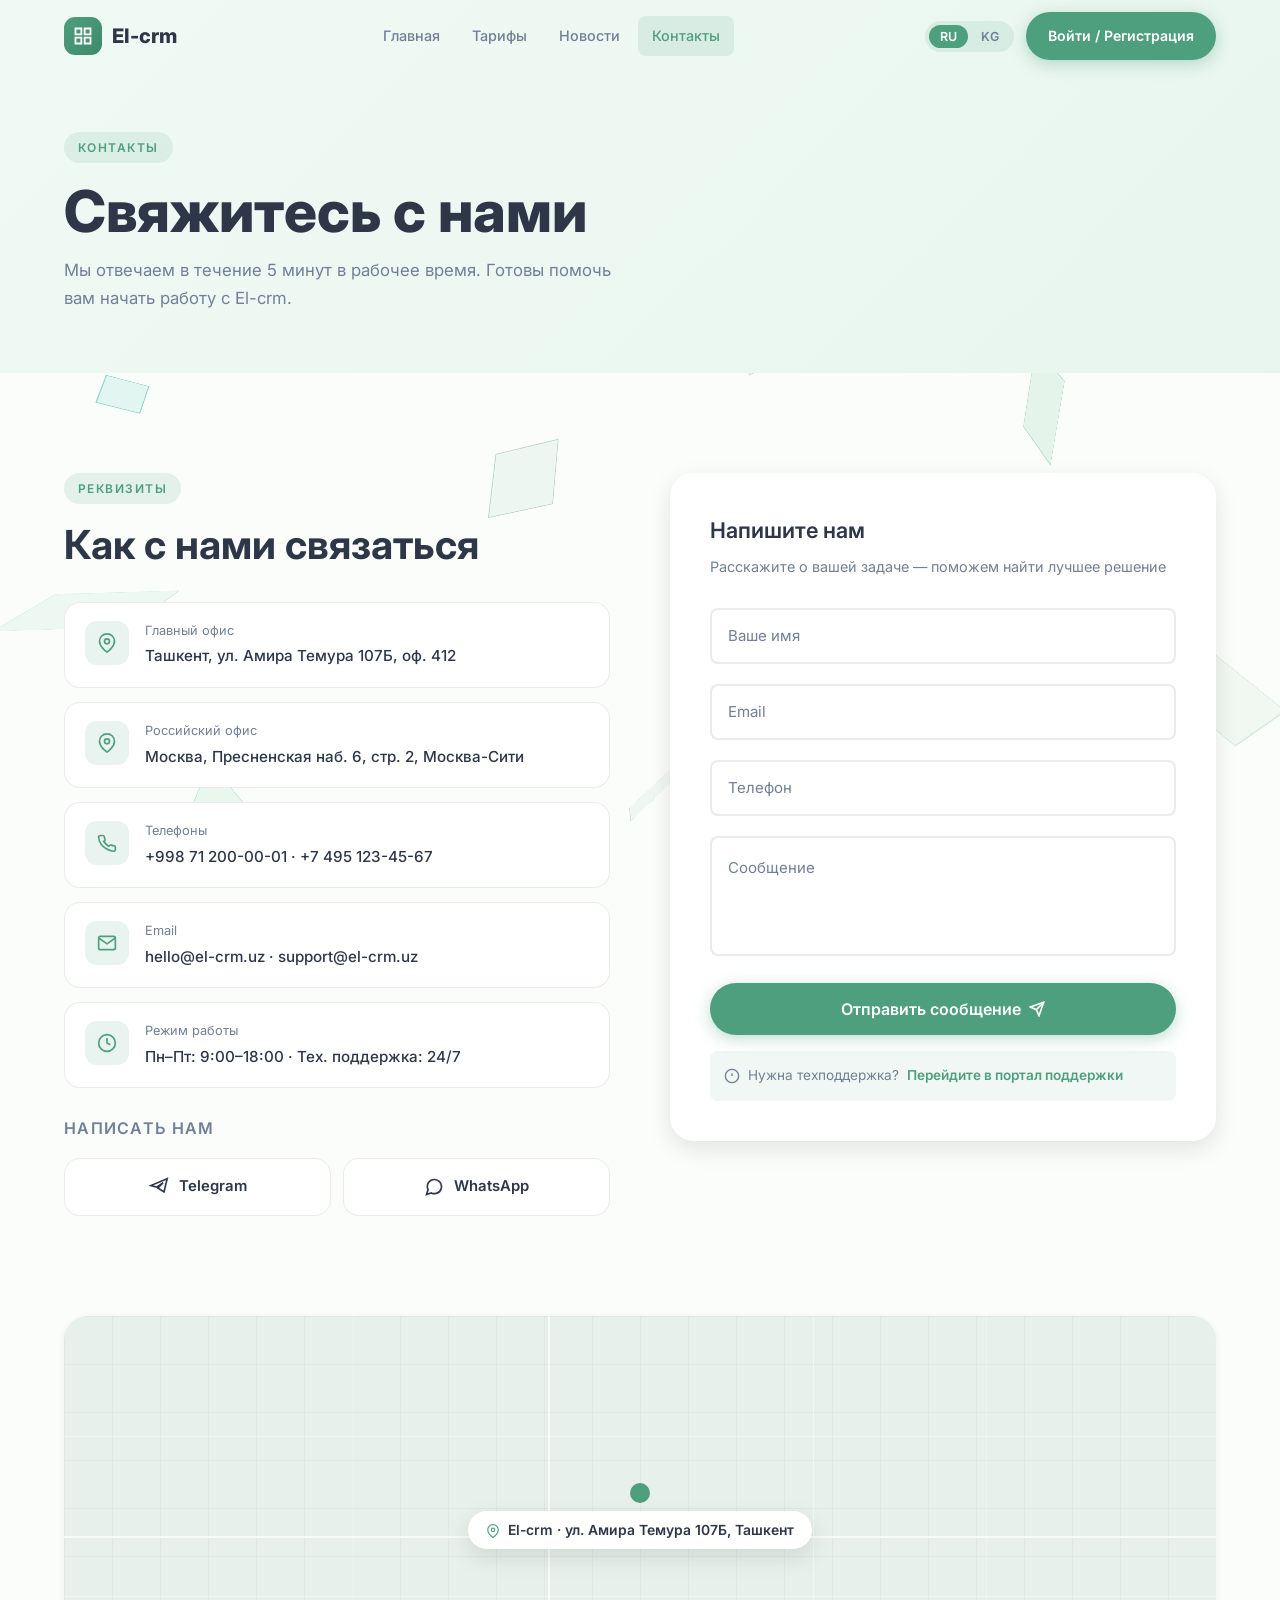
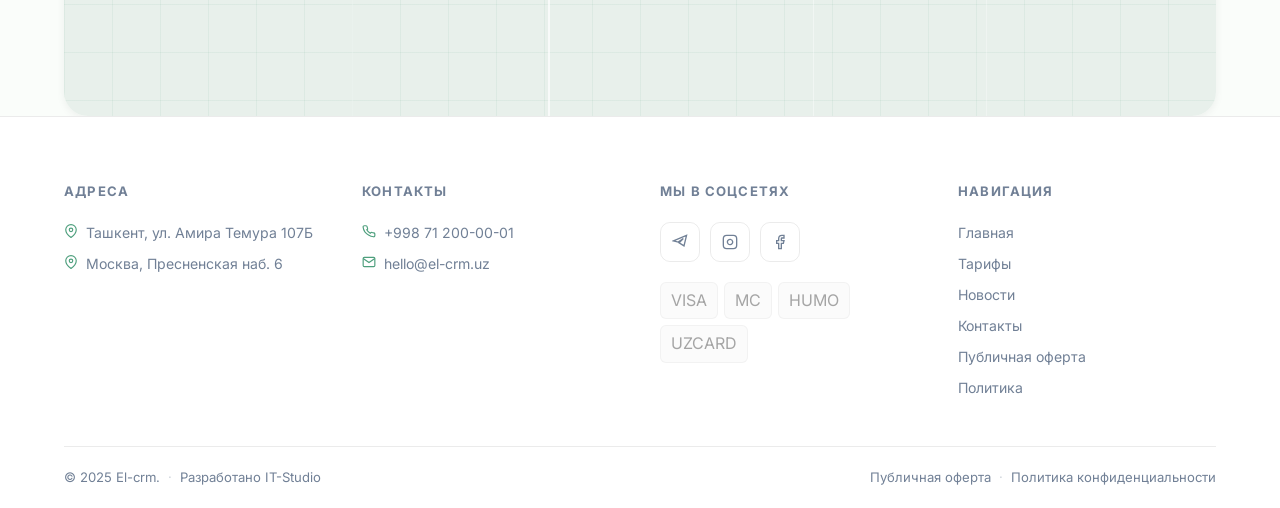
==== commit 20738897: "fix style" ====
--- a/contacts.html
+++ b/contacts.html
@@ -28,18 +28,28 @@
     <div class="header-actions">
       <div class="lang-switcher">
         <button class="lang-btn active">RU</button>
-        <button class="lang-btn">EN</button>
+        <button class="lang-btn">KG</button>
       </div>
       <a href="index.html#lead" class="btn btn-primary" style="padding:10px 22px;font-size:.88rem">Войти / Регистрация</a>
     </div>
     <button class="burger"><span></span><span></span><span></span></button>
   </div>
 </header>
-<nav class="mobile-nav">
-  <a href="index.html">Главная</a><a href="pricing.html">Тарифы</a>
-  <a href="news.html">Новости</a><a href="contacts.html">Контакты</a>
-  <a href="index.html#lead" class="btn btn-primary">Войти / Регистрация</a>
-</nav>
+<div class="nav-menu-panel" id="nav-panel">
+  <nav class="nav-panel-links">
+    <a href="index.html" class="nav-panel-link">Главная</a>
+    <a href="pricing.html" class="nav-panel-link">Тарифы</a>
+    <a href="news.html" class="nav-panel-link">Новости</a>
+    <a href="contacts.html" class="nav-panel-link">Контакты</a>
+  </nav>
+  <div class="nav-panel-bottom">
+    <div class="lang-switcher">
+      <button class="lang-btn active">RU</button>
+      <button class="lang-btn">KG</button>
+    </div>
+    <a href="index.html#lead" class="btn btn-primary nav-panel-cta">Попробовать бесплатно</a>
+  </div>
+</div>
 
 <!-- ГЕРОЙ СТРАНИЦЫ -->
 <section class="page-hero">
--- a/css/style.css
+++ b/css/style.css
@@ -1,27 +1,27 @@
 /* ===== ПЕРЕМЕННЫЕ ===== */
 :root {
-  --bg:           #FAFDFA;
-  --bg-alt:       #F0F7F4;
-  --white:        #FFFFFF;
-  --accent:       #4E9F7D;
+  --bg: #FAFDFA;
+  --bg-alt: #F0F7F4;
+  --white: #FFFFFF;
+  --accent: #4E9F7D;
   --accent-light: rgba(78, 159, 125, 0.12);
   --accent-hover: #3D8A6B;
-  --accent-glow:  rgba(78, 159, 125, 0.25);
-  --text:         #2D3748;
-  --text-muted:   #718096;
-  --border:       rgba(0, 0, 0, 0.08);
-  --shadow-sm:    0 2px 8px rgba(0, 0, 0, 0.06);
-  --shadow-md:    0 8px 24px rgba(0, 0, 0, 0.1);
-  --shadow-lg:    0 20px 60px rgba(0, 0, 0, 0.12);
+  --accent-glow: rgba(78, 159, 125, 0.25);
+  --text: #2D3748;
+  --text-muted: #718096;
+  --border: rgba(0, 0, 0, 0.08);
+  --shadow-sm: 0 2px 8px rgba(0, 0, 0, 0.06);
+  --shadow-md: 0 8px 24px rgba(0, 0, 0, 0.1);
+  --shadow-lg: 0 20px 60px rgba(0, 0, 0, 0.12);
   --shadow-green: 0 8px 30px rgba(78, 159, 125, 0.28);
-  --radius:       16px;
-  --radius-sm:    8px;
-  --radius-lg:    24px;
-  --radius-full:  100px;
-  --transition:   0.3s cubic-bezier(0.4, 0, 0.2, 1);
-  --font:         'Inter', -apple-system, BlinkMacSystemFont, sans-serif;
-  --max-width:    1200px;
-  --header-h:     72px;
+  --radius: 16px;
+  --radius-sm: 8px;
+  --radius-lg: 24px;
+  --radius-full: 100px;
+  --transition: 0.3s cubic-bezier(0.4, 0, 0.2, 1);
+  --font: 'Inter', -apple-system, BlinkMacSystemFont, sans-serif;
+  --max-width: 1200px;
+  --header-h: 72px;
 }
 
 /* ===== СБРОС ===== */
@@ -29,8 +29,8 @@
 *::before,
 *::after {
   box-sizing: border-box;
-  margin:     0;
-  padding:    0;
+  margin: 0;
+  padding: 0;
 }
 
 html {
@@ -39,20 +39,20 @@
 
 body {
   font-family: var(--font);
-  background:  var(--bg);
-  color:       var(--text);
+  background: var(--bg);
+  color: var(--text);
   line-height: 1.6;
-  overflow-x:  hidden;
+  overflow-x: hidden;
 }
 
 img {
   max-width: 100%;
-  display:   block;
+  display: block;
 }
 
 a {
   text-decoration: none;
-  color:           inherit;
+  color: inherit;
 }
 
 ul {
@@ -60,9 +60,9 @@
 }
 
 button {
-  cursor:      pointer;
-  border:      none;
-  background:  none;
+  cursor: pointer;
+  border: none;
+  background: none;
   font-family: inherit;
 }
 
@@ -75,25 +75,25 @@
 /* ===== КОНТЕЙНЕР ===== */
 .container {
   max-width: var(--max-width);
-  margin:    0 auto;
-  padding:   0 24px;
+  margin: 0 auto;
+  padding: 0 24px;
 }
 
 /* ===== ТИПОГРАФИКА ===== */
 h1 {
-  font-size:   clamp(2.2rem, 5vw, 3.6rem);
+  font-size: clamp(2.2rem, 5vw, 3.6rem);
   font-weight: 800;
   line-height: 1.12;
 }
 
 h2 {
-  font-size:   clamp(1.6rem, 3.5vw, 2.5rem);
+  font-size: clamp(1.6rem, 3.5vw, 2.5rem);
   font-weight: 700;
   line-height: 1.25;
 }
 
 h3 {
-  font-size:   clamp(1.05rem, 2vw, 1.35rem);
+  font-size: clamp(1.05rem, 2vw, 1.35rem);
   font-weight: 600;
 }
 
@@ -102,16 +102,16 @@
 }
 
 .section-label {
-  display:        inline-block;
-  font-size:      .75rem;
-  font-weight:    600;
+  display: inline-block;
+  font-size: .75rem;
+  font-weight: 600;
   letter-spacing: .12em;
   text-transform: uppercase;
-  color:          var(--accent);
-  background:     var(--accent-light);
-  padding:        6px 14px;
-  border-radius:  var(--radius-full);
-  margin-bottom:  16px;
+  color: var(--accent);
+  background: var(--accent-light);
+  padding: 6px 14px;
+  border-radius: var(--radius-full);
+  margin-bottom: 16px;
 }
 
 .section-title {
@@ -119,9 +119,9 @@
 }
 
 .section-sub {
-  color:         var(--text-muted);
-  font-size:     1.05rem;
-  max-width:     560px;
+  color: var(--text-muted);
+  font-size: 1.05rem;
+  max-width: 560px;
   margin-bottom: 48px;
 }
 
@@ -130,7 +130,7 @@
 }
 
 .section-center .section-sub {
-  margin-left:  auto;
+  margin-left: auto;
   margin-right: auto;
 }
 
@@ -144,49 +144,49 @@
 
 /* ===== КНОПКИ ===== */
 .btn {
-  display:       inline-flex;
-  align-items:   center;
-  gap:           8px;
-  padding:       13px 28px;
+  display: inline-flex;
+  align-items: center;
+  gap: 8px;
+  padding: 13px 28px;
   border-radius: var(--radius-full);
-  font-weight:   600;
-  font-size:     .95rem;
-  transition:    all var(--transition);
-  min-height:    48px;
-  white-space:   nowrap;
+  font-weight: 600;
+  font-size: .95rem;
+  transition: all var(--transition);
+  min-height: 48px;
+  white-space: nowrap;
 }
 
 .btn-primary {
-  background:  var(--accent);
-  color:       #fff;
-  box-shadow:  0 4px 16px rgba(78, 159, 125, .35);
+  background: var(--accent);
+  color: #fff;
+  box-shadow: 0 4px 16px rgba(78, 159, 125, .35);
 }
 
 .btn-primary:hover {
-  background:  var(--accent-hover);
-  box-shadow:  var(--shadow-green);
-  transform:   translateY(-2px);
+  background: var(--accent-hover);
+  box-shadow: var(--shadow-green);
+  transform: translateY(-2px);
 }
 
 .btn-outline {
   background: transparent;
-  color:      var(--accent);
-  border:     2px solid var(--accent);
+  color: var(--accent);
+  border: 2px solid var(--accent);
 }
 
 .btn-outline:hover {
   background: var(--accent-light);
-  transform:  translateY(-2px);
+  transform: translateY(-2px);
 }
 
 .btn-white {
   background: #fff;
-  color:      var(--accent);
+  color: var(--accent);
   box-shadow: var(--shadow-md);
 }
 
 .btn-white:hover {
-  transform:  translateY(-2px);
+  transform: translateY(-2px);
   box-shadow: var(--shadow-lg);
 }
 
@@ -223,17 +223,17 @@
 
 @keyframes shimmer {
   0%   { background-position: -200% 0; }
-  100% { background-position:  200% 0; }
+  100% { background-position: 200% 0; }
 }
 
 .anim {
-  opacity:    0;
-  transform:  translateY(28px);
+  opacity: 0;
+  transform: translateY(28px);
   transition: opacity .7s ease, transform .7s ease;
 }
 
 .anim.in {
-  opacity:   1;
+  opacity: 1;
   transform: translateY(0);
 }
 
@@ -246,23 +246,23 @@
 
 /* ===== ФОН — 3D КУБЫ ===== */
 #cubes-bg {
-  position:       fixed;
-  inset:          0;
+  position: fixed;
+  inset: 0;
   pointer-events: none;
-  z-index:        0;
-  overflow:       hidden;
-  perspective:    1200px;
+  z-index: 0;
+  overflow: hidden;
+  perspective: 1200px;
 }
 
 .cube {
-  position:        absolute;
+  position: absolute;
   transform-style: preserve-3d;
-  transition:      filter .3s ease;
+  transition: filter .3s ease;
 }
 
 .cube-face {
-  position:   absolute;
-  border:     1.5px solid rgba(78, 159, 125, .55);
+  position: absolute;
+  border: 1.5px solid rgba(78, 159, 125, .55);
   background: rgba(78, 159, 125, .08);
 }
 
@@ -274,177 +274,277 @@
 
 /* ===== ШАПКА ===== */
 header {
-  position:   fixed;
-  top:        0;
-  left:       0;
-  right:      0;
-  height:     var(--header-h);
-  z-index:    1000;
+  position: fixed;
+  top: 0;
+  left: 0;
+  right: 0;
+  height: var(--header-h);
+  z-index: 1000;
   transition: all var(--transition);
 }
 
 header.scrolled {
-  background:    rgba(250, 253, 250, .88);
-  backdrop-filter:         blur(24px);
+  background: rgba(250, 253, 250, .88);
+  backdrop-filter: blur(24px);
   -webkit-backdrop-filter: blur(24px);
   border-bottom: 1px solid var(--border);
-  box-shadow:    var(--shadow-sm);
+  box-shadow: var(--shadow-sm);
 }
 
 .header-inner {
-  max-width:       var(--max-width);
-  margin:          0 auto;
-  padding:         0 24px;
-  height:          100%;
-  display:         flex;
-  align-items:     center;
+  max-width: var(--max-width);
+  margin: 0 auto;
+  padding: 0 24px;
+  height: 100%;
+  display: flex;
+  align-items: center;
   justify-content: space-between;
-  gap:             24px;
+  gap: 24px;
 }
 
 .logo {
-  display:     flex;
-  align-items: center;
-  gap:         10px;
+  display: flex;
+  align-items: center;
+  gap: 10px;
   font-weight: 800;
-  font-size:   1.25rem;
-  color:       var(--text);
+  font-size: 1.25rem;
+  color: var(--text);
   flex-shrink: 0;
 }
 
 .logo-icon {
-  width:         38px;
-  height:        38px;
-  background:    linear-gradient(135deg, var(--accent), #3D8A6B);
+  width: 38px;
+  height: 38px;
+  background: linear-gradient(135deg, var(--accent), #3D8A6B);
   border-radius: 11px;
-  display:       flex;
-  align-items:   center;
+  display: flex;
+  align-items: center;
   justify-content: center;
-  color:         #fff;
-  flex-shrink:   0;
+  color: #fff;
+  flex-shrink: 0;
 }
 
 nav {
-  display:     flex;
-  align-items: center;
-  gap:         4px;
+  display: flex;
+  align-items: center;
+  gap: 4px;
 }
 
 nav a {
-  padding:       8px 14px;
+  padding: 8px 14px;
   border-radius: var(--radius-sm);
-  font-weight:   500;
-  font-size:     .9rem;
-  color:         var(--text-muted);
-  transition:    all var(--transition);
+  font-weight: 500;
+  font-size: .9rem;
+  color: var(--text-muted);
+  transition: all var(--transition);
 }
 
 nav a:hover,
 nav a.active {
-  color:      var(--accent);
+  color: var(--accent);
   background: var(--accent-light);
 }
 
 .header-actions {
-  display:     flex;
-  align-items: center;
-  gap:         12px;
+  display: flex;
+  align-items: center;
+  gap: 12px;
   flex-shrink: 0;
 }
 
 .lang-switcher {
-  display:       flex;
-  align-items:   center;
-  background:    var(--accent-light);
+  display: flex;
+  align-items: center;
+  background: var(--accent-light);
   border-radius: var(--radius-full);
-  padding:       4px;
-  gap:           2px;
+  padding: 4px;
+  gap: 2px;
 }
 
 .lang-btn {
-  padding:       4px 11px;
+  padding: 4px 11px;
   border-radius: var(--radius-full);
-  font-size:     .78rem;
-  font-weight:   600;
-  color:         var(--text-muted);
-  transition:    all var(--transition);
-  cursor:        pointer;
+  font-size: .78rem;
+  font-weight: 600;
+  color: var(--text-muted);
+  transition: all var(--transition);
+  cursor: pointer;
 }
 
 .lang-btn.active {
   background: var(--accent);
-  color:      #fff;
+  color: #fff;
 }
 
 .burger {
-  display:       none;
+  display: none;
   flex-direction: column;
-  gap:           5px;
-  padding:       8px;
+  gap: 5px;
+  padding: 8px;
   border-radius: var(--radius-sm);
-  transition:    all var(--transition);
+  transition: all var(--transition);
 }
 
 .burger span {
-  display:       block;
-  width:         22px;
-  height:        2px;
-  background:    var(--text);
+  display: block;
+  width: 22px;
+  height: 2px;
+  background: var(--text);
   border-radius: 2px;
-  transition:    all var(--transition);
-}
-
-.burger.open span:nth-child(1) { transform: rotate(45deg) translate(5px, 5px);   }
-.burger.open span:nth-child(2) { opacity: 0; transform: translateX(-8px);         }
-.burger.open span:nth-child(3) { transform: rotate(-45deg) translate(5px, -5px);  }
-
-.mobile-nav {
-  display:         none;
-  position:        fixed;
-  top:             var(--header-h);
-  left:            0;
-  right:           0;
-  bottom:          0;
-  background:      rgba(250, 253, 250, .97);
-  backdrop-filter: blur(24px);
-  z-index:         999;
-  padding:         24px;
-  flex-direction:  column;
-  gap:             4px;
-}
-
-.mobile-nav.open {
-  display: flex;
-}
-
-.mobile-nav a {
-  padding:       16px 20px;
-  border-radius: var(--radius);
-  font-size:     1.1rem;
-  font-weight:   500;
-  color:         var(--text);
+  transition: all 0.3s ease-out;
+}
+
+.burger.open span:nth-child(1) {
+  transform: rotate(45deg) translate(5px, 5px);
+  background: var(--accent);
+}
+.burger.open span:nth-child(2) {
+  opacity: 0;
+  transform: translateX(-8px);
+}
+.burger.open span:nth-child(3) {
+  transform: rotate(-45deg) translate(5px, -5px);
+  background: var(--accent);
+}
+
+/* ===== МОБИЛЬНОЕ МЕНЮ (плавающая панель) ===== */
+.nav-menu-panel {
+  position: fixed;
+  top: calc(var(--header-h) + 8px);
+  right: 16px;
+  width: 82%;
+  max-width: 340px;
+  background: #fff;
+  border-radius: 16px;
+  box-shadow: 0 8px 40px rgba(78, 159, 125, 0.18), 0 2px 12px rgba(0, 0, 0, 0.08);
+  z-index: 999;
+  padding: 20px;
+  display: flex;
+  flex-direction: column;
+  gap: 0;
+  visibility: hidden;
+  opacity: 0;
+  transform: scale(0.92) translateY(-8px);
+  transform-origin: top right;
+  transition: opacity 0.25s ease-out, transform 0.25s ease-out, visibility 0s linear 0.25s;
+}
+
+.nav-menu-panel.is-open {
+  visibility: visible;
+  opacity: 1;
+  transform: scale(1) translateY(0);
+  transition: opacity 0.25s ease-out, transform 0.25s ease-out, visibility 0s linear 0s;
+}
+
+/* Ссылки навигации в панели */
+.nav-panel-links {
+  display: flex;
+  flex-direction: column;
+  gap: 2px;
+  margin-bottom: 16px;
+}
+
+.nav-panel-link {
+  padding: 13px 16px;
+  border-radius: 10px;
+  font-size: 1rem;
+  font-weight: 500;
+  color: var(--text);
   border-bottom: 1px solid var(--border);
-  transition:    all var(--transition);
-}
-
-.mobile-nav a:hover {
-  color:      var(--accent);
+  transition: color 0.2s, background 0.2s;
+  opacity: 0;
+  transform: translateY(15px);
+  transition: color 0.2s, background 0.2s, opacity 0.25s ease-out, transform 0.25s ease-out;
+}
+
+.nav-panel-link:last-child {
+  border-bottom: none;
+}
+
+.nav-panel-link:hover {
+  color: var(--accent);
   background: var(--accent-light);
 }
 
-.mobile-nav .btn {
-  margin-top:      16px;
+/* Стaggered анимация ссылок */
+.nav-menu-panel.is-open .nav-panel-link:nth-child(1) {
+  opacity: 1;
+  transform: translateY(0);
+  transition-delay: 0.1s;
+}
+.nav-menu-panel.is-open .nav-panel-link:nth-child(2) {
+  opacity: 1;
+  transform: translateY(0);
+  transition-delay: 0.17s;
+}
+.nav-menu-panel.is-open .nav-panel-link:nth-child(3) {
+  opacity: 1;
+  transform: translateY(0);
+  transition-delay: 0.24s;
+}
+.nav-menu-panel.is-open .nav-panel-link:nth-child(4) {
+  opacity: 1;
+  transform: translateY(0);
+  transition-delay: 0.31s;
+}
+
+/* Нижняя секция панели: язык + кнопка */
+.nav-panel-bottom {
+  display: flex;
+  align-items: center;
+  justify-content: space-between;
+  gap: 12px;
+  padding-top: 14px;
+  border-top: 1px solid var(--border);
+  opacity: 0;
+  transform: translateY(10px);
+  transition: opacity 0.25s ease-out 0s, transform 0.25s ease-out 0s;
+}
+
+.nav-menu-panel.is-open .nav-panel-bottom {
+  opacity: 1;
+  transform: translateY(0);
+  transition-delay: 0.38s;
+}
+
+.nav-panel-cta {
+  flex: 1;
   justify-content: center;
+  text-align: center;
+  padding: 10px 14px;
+  font-size: 0.85rem;
+}
+
+/* Переключатель языка внутри мобильной панели */
+.nav-panel-bottom .lang-switcher {
+  background: transparent;
+  padding: 0;
+  gap: 4px;
+}
+
+.nav-panel-bottom .lang-btn {
+  padding: 5px 10px;
+  border-radius: 6px;
+  font-size: 0.8rem;
+  font-weight: 600;
+  color: #3d3d3d;
+  background: transparent;
+  transition: color 0.2s, background 0.2s;
+}
+
+.nav-panel-bottom .lang-btn.active {
+  background: var(--accent-light);
+  color: var(--accent);
 }
 
 /* ===== ГЕРОЙ ===== */
 .hero {
   min-height: 100vh;
-  display:    flex;
-  align-items: center;
-  padding:    calc(var(--header-h) + 64px) 0 80px;
-  position:   relative;
-  z-index:    1;
+  display: flex;
+  align-items: center;
+  padding: calc(var(--header-h) + 64px) 0 80px;
+  position: relative;
+  z-index: 1;
 }
 
 .hero-content {
@@ -452,120 +552,120 @@
 }
 
 .hero-badge {
-  display:       inline-flex;
-  align-items:   center;
-  gap:           8px;
-  background:    rgba(78, 159, 125, .1);
-  border:        1px solid rgba(78, 159, 125, .25);
+  display: inline-flex;
+  align-items: center;
+  gap: 8px;
+  background: rgba(78, 159, 125, .1);
+  border: 1px solid rgba(78, 159, 125, .25);
   border-radius: var(--radius-full);
-  padding:       8px 16px;
-  font-size:     .85rem;
-  font-weight:   500;
-  color:         var(--accent);
+  padding: 8px 16px;
+  font-size: .85rem;
+  font-weight: 500;
+  color: var(--accent);
   margin-bottom: 24px;
-  animation:     fadeInUp .6s ease both;
+  animation: fadeInUp .6s ease both;
 }
 
 .hero h1 {
-  animation:     fadeInUp .6s .1s ease both;
+  animation: fadeInUp .6s .1s ease both;
   margin-bottom: 20px;
 }
 
 .hero h1 em {
-  color:      var(--accent);
+  color: var(--accent);
   font-style: normal;
 }
 
 .hero .hero-desc {
-  font-size:     1.15rem;
-  color:         var(--text-muted);
+  font-size: 1.15rem;
+  color: var(--text-muted);
   margin-bottom: 36px;
-  animation:     fadeInUp .6s .2s ease both;
+  animation: fadeInUp .6s .2s ease both;
 }
 
 .hero-actions {
-  display:    flex;
-  gap:        14px;
-  flex-wrap:  wrap;
-  animation:  fadeInUp .6s .3s ease both;
+  display: flex;
+  gap: 14px;
+  flex-wrap: wrap;
+  animation: fadeInUp .6s .3s ease both;
 }
 
 .hero-stats {
-  display:       flex;
-  gap:           40px;
-  margin-top:    56px;
-  padding-top:   32px;
-  border-top:    1px solid var(--border);
-  animation:     fadeInUp .6s .4s ease both;
+  display: flex;
+  gap: 40px;
+  margin-top: 56px;
+  padding-top: 32px;
+  border-top: 1px solid var(--border);
+  animation: fadeInUp .6s .4s ease both;
 }
 
 .hero-stat strong {
-  display:     block;
-  font-size:   2rem;
+  display: block;
+  font-size: 2rem;
   font-weight: 800;
-  color:       var(--accent);
+  color: var(--accent);
 }
 
 .hero-stat span {
   font-size: .82rem;
-  color:     var(--text-muted);
+  color: var(--text-muted);
 }
 
 /* ===== CRM СЛАЙДЕР ===== */
 .crm-slider-section {
   background: var(--bg-alt);
-  position:   relative;
-  z-index:    1;
+  position: relative;
+  z-index: 1;
 }
 
 .crm-slider {
-  position:      relative;
-  overflow:      hidden;
+  position: relative;
+  overflow: hidden;
   border-radius: var(--radius-lg);
-  box-shadow:    var(--shadow-lg);
+  box-shadow: var(--shadow-lg);
 }
 
 .crm-track {
-  display:    flex;
+  display: flex;
   transition: transform .6s cubic-bezier(.4, 0, .2, 1);
 }
 
 .slide {
   min-width: 100%;
-  padding:   0;
+  padding: 0;
 }
 
 .slide-mockup-wrap {
-  background:      linear-gradient(145deg, #e8f5ef 0%, #d4ede4 100%);
-  padding:         48px 40px;
-  display:         flex;
+  background: var(--bg-alt);
+  padding: 48px 40px;
+  display: flex;
   justify-content: center;
-  min-height:      420px;
-  align-items:     center;
+  min-height: 420px;
+  align-items: center;
 }
 
 .mockup {
-  background:    #fff;
+  background: #fff;
   border-radius: 14px;
-  box-shadow:    0 16px 56px rgba(0, 0, 0, .13);
-  padding:       0;
-  overflow:      hidden;
-  width:         100%;
-  max-width:     780px;
+  box-shadow: 0 16px 56px rgba(0, 0, 0, .13);
+  padding: 0;
+  overflow: hidden;
+  width: 100%;
+  max-width: 780px;
 }
 
 .mockup-titlebar {
-  display:       flex;
-  align-items:   center;
-  gap:           8px;
-  padding:       14px 18px;
-  background:    #f8f9fa;
+  display: flex;
+  align-items: center;
+  gap: 8px;
+  padding: 14px 18px;
+  background: #f8f9fa;
   border-bottom: 1px solid #eee;
 }
 
 .dot {
-  width:         12px;
-  height:        12px;
+  width: 12px;
+  height: 12px;
   border-radius: 50%;
 }
 
@@ -574,9 +674,9 @@
 .dot.g { background: #28c840; }
 
 .mockup-name {
-  font-size:   .8rem;
+  font-size: .8rem;
   font-weight: 600;
-  color:       #999;
+  color: #999;
   margin-left: 8px;
 }
 
@@ -585,66 +685,66 @@
 }
 
 .mockup-row {
-  display:       flex;
-  gap:           12px;
+  display: flex;
+  gap: 12px;
   margin-bottom: 14px;
 }
 
 .stat-card {
-  flex:          1;
-  background:    #f8fffe;
-  border:        1px solid rgba(78, 159, 125, .12);
+  flex: 1;
+  background: #f8fffe;
+  border: 1px solid rgba(78, 159, 125, .12);
   border-radius: 10px;
-  padding:       14px;
+  padding: 14px;
 }
 
 .stat-label {
-  font-size:      .68rem;
-  color:          #aaa;
+  font-size: .68rem;
+  color: #aaa;
   text-transform: uppercase;
   letter-spacing: .06em;
-  margin-bottom:  4px;
+  margin-bottom: 4px;
 }
 
 .stat-val {
-  font-size:   1.4rem;
+  font-size: 1.4rem;
   font-weight: 800;
-  color:       var(--accent);
+  color: var(--accent);
 }
 
 .stat-bar {
-  height:        6px;
-  background:    #eee;
+  height: 6px;
+  background: #eee;
   border-radius: 3px;
-  overflow:      hidden;
-  margin-top:    8px;
+  overflow: hidden;
+  margin-top: 8px;
 }
 
 .stat-fill {
-  height:        100%;
-  background:    linear-gradient(90deg, var(--accent), #6BB89A);
+  height: 100%;
+  background: linear-gradient(90deg, var(--accent), #6BB89A);
   border-radius: 3px;
 }
 
 .mockup-table {
-  width:           100%;
+  width: 100%;
   border-collapse: collapse;
 }
 
 .mockup-table th {
-  font-size:      .7rem;
-  color:          #aaa;
+  font-size: .7rem;
+  color: #aaa;
   text-transform: uppercase;
-  padding:        8px 10px;
-  text-align:     left;
-  border-bottom:  1px solid #f0f0f0;
+  padding: 8px 10px;
+  text-align: left;
+  border-bottom: 1px solid #f0f0f0;
 }
 
 .mockup-table td {
-  font-size:     .82rem;
-  padding:       10px;
+  font-size: .82rem;
+  padding: 10px;
   border-bottom: 1px solid #f9f9f9;
-  color:         #444;
+  color: #444;
 }
 
 .mockup-table td:last-child {
@@ -652,149 +752,149 @@
 }
 
 .badge-green {
-  background:    rgba(78, 159, 125, .12);
-  color:         var(--accent);
-  font-size:     .72rem;
-  font-weight:   600;
-  padding:       3px 8px;
+  background: rgba(78, 159, 125, .12);
+  color: var(--accent);
+  font-size: .72rem;
+  font-weight: 600;
+  padding: 3px 8px;
   border-radius: 20px;
 }
 
 .badge-orange {
-  background:    rgba(255, 165, 0, .12);
-  color:         #e08000;
-  font-size:     .72rem;
-  font-weight:   600;
-  padding:       3px 8px;
+  background: rgba(255, 165, 0, .12);
+  color: #e08000;
+  font-size: .72rem;
+  font-weight: 600;
+  padding: 3px 8px;
   border-radius: 20px;
 }
 
 .mockup-pipeline {
   display: flex;
-  gap:     10px;
+  gap: 10px;
 }
 
 .pipe-col {
-  flex:          1;
-  background:    #f8f9fa;
+  flex: 1;
+  background: #f8f9fa;
   border-radius: 8px;
-  padding:       10px;
+  padding: 10px;
 }
 
 .pipe-col-title {
-  font-size:      .7rem;
-  font-weight:    700;
+  font-size: .7rem;
+  font-weight: 700;
   text-transform: uppercase;
   letter-spacing: .06em;
-  color:          #aaa;
-  margin-bottom:  8px;
+  color: #aaa;
+  margin-bottom: 8px;
 }
 
 .pipe-card {
-  background:    #fff;
+  background: #fff;
   border-radius: 6px;
-  padding:       8px 10px;
+  padding: 8px 10px;
   margin-bottom: 6px;
-  box-shadow:    0 1px 4px rgba(0, 0, 0, .07);
-  font-size:     .78rem;
-  font-weight:   500;
-  color:         var(--text);
+  box-shadow: 0 1px 4px rgba(0, 0, 0, .07);
+  font-size: .78rem;
+  font-weight: 500;
+  color: var(--text);
 }
 
 .pipe-card span {
-  display:     block;
-  font-size:   .7rem;
-  color:       var(--accent);
+  display: block;
+  font-size: .7rem;
+  color: var(--accent);
   font-weight: 600;
-  margin-top:  2px;
+  margin-top: 2px;
 }
 
 .slider-controls {
-  display:         flex;
-  align-items:     center;
+  display: flex;
+  align-items: center;
   justify-content: center;
-  gap:             16px;
-  margin-top:      32px;
+  gap: 16px;
+  margin-top: 32px;
 }
 
 .slider-btn {
-  width:         48px;
-  height:        48px;
+  width: 48px;
+  height: 48px;
   border-radius: 50%;
-  border:        2px solid var(--accent);
-  color:         var(--accent);
-  display:       flex;
-  align-items:   center;
+  border: 2px solid var(--accent);
+  color: var(--accent);
+  display: flex;
+  align-items: center;
   justify-content: center;
-  background:    #fff;
-  transition:    all var(--transition);
-  flex-shrink:   0;
+  background: #fff;
+  transition: all var(--transition);
+  flex-shrink: 0;
 }
 
 .slider-btn:hover {
   background: var(--accent);
-  color:      #fff;
+  color: #fff;
   box-shadow: var(--shadow-green);
-  transform:  scale(1.06);
+  transform: scale(1.06);
 }
 
 .slider-dots {
-  display:     flex;
-  gap:         8px;
+  display: flex;
+  gap: 8px;
   align-items: center;
 }
 
 .s-dot {
-  width:         8px;
-  height:        8px;
+  width: 8px;
+  height: 8px;
   border-radius: 50%;
-  background:    var(--border);
-  transition:    all var(--transition);
-  cursor:        pointer;
+  background: var(--border);
+  transition: all var(--transition);
+  cursor: pointer;
 }
 
 .s-dot.active {
-  width:         24px;
+  width: 24px;
   border-radius: 4px;
-  background:    var(--accent);
+  background: var(--accent);
 }
 
 /* ===== ВОЗМОЖНОСТИ ===== */
 .features-section {
   position: relative;
-  z-index:  1;
+  z-index: 1;
 }
 
 .features-grid {
-  display:               grid;
+  display: grid;
   grid-template-columns: repeat(3, 1fr);
-  gap:                   24px;
+  gap: 24px;
 }
 
 .feat-card {
-  background:    #fff;
+  background: #fff;
   border-radius: var(--radius);
-  padding:       32px;
-  border:        1px solid var(--border);
-  transition:    all var(--transition);
+  padding: 32px;
+  border: 1px solid var(--border);
+  transition: all var(--transition);
 }
 
 .feat-card:hover {
-  transform:    translateY(-6px);
-  box-shadow:   var(--shadow-green);
+  transform: translateY(-6px);
+  box-shadow: var(--shadow-green);
   border-color: rgba(78, 159, 125, .3);
 }
 
 .feat-icon {
-  width:           52px;
-  height:          52px;
-  background:      var(--accent-light);
-  border-radius:   14px;
-  display:         flex;
-  align-items:     center;
+  width: 52px;
+  height: 52px;
+  background: var(--accent-light);
+  border-radius: 14px;
+  display: flex;
+  align-items: center;
   justify-content: center;
-  color:           var(--accent);
-  margin-bottom:   20px;
+  color: var(--accent);
+  margin-bottom: 20px;
 }
 
 .feat-card h3 {
@@ -802,50 +902,50 @@
 }
 
 .feat-card p {
-  color:     var(--text-muted);
+  color: var(--text-muted);
   font-size: .9rem;
 }
 
 /* ===== ДЛЯ КОГО ===== */
 .for-whom-section {
   background: linear-gradient(135deg, rgba(78, 159, 125, .07) 0%, rgba(78, 159, 125, .02) 100%);
-  position:   relative;
-  z-index:    1;
+  position: relative;
+  z-index: 1;
 }
 
 .for-whom-grid {
-  display:               grid;
+  display: grid;
   grid-template-columns: repeat(3, 1fr);
-  gap:                   24px;
+  gap: 24px;
 }
 
 .glass-card {
-  background:              rgba(255, 255, 255, .68);
-  backdrop-filter:         blur(24px);
+  background: rgba(255, 255, 255, .68);
+  backdrop-filter: blur(24px);
   -webkit-backdrop-filter: blur(24px);
-  border:                  1px solid rgba(255, 255, 255, .85);
-  border-radius:           var(--radius-lg);
-  padding:                 36px 32px;
-  box-shadow:              0 8px 32px rgba(0, 0, 0, .06);
-  transition:              all var(--transition);
+  border: 1px solid rgba(255, 255, 255, .85);
+  border-radius: var(--radius-lg);
+  padding: 36px 32px;
+  box-shadow: 0 8px 32px rgba(0, 0, 0, .06);
+  transition: all var(--transition);
 }
 
 .glass-card:hover {
-  transform:    translateY(-8px);
-  box-shadow:   0 24px 64px rgba(78, 159, 125, .18);
+  transform: translateY(-8px);
+  box-shadow: 0 24px 64px rgba(78, 159, 125, .18);
   border-color: rgba(78, 159, 125, .3);
 }
 
 .glass-icon {
-  width:           56px;
-  height:          56px;
-  background:      linear-gradient(135deg, var(--accent), #6BB89A);
-  border-radius:   var(--radius);
-  display:         flex;
-  align-items:     center;
+  width: 56px;
+  height: 56px;
+  background: linear-gradient(135deg, var(--accent), #6BB89A);
+  border-radius: var(--radius);
+  display: flex;
+  align-items: center;
   justify-content: center;
-  color:           #fff;
-  margin-bottom:   24px;
+  color: #fff;
+  margin-bottom: 24px;
 }
 
 .glass-card h3 {
@@ -853,55 +953,55 @@
 }
 
 .glass-card p {
-  color:     var(--text-muted);
+  color: var(--text-muted);
   font-size: .9rem;
 }
 
 .glass-list {
-  margin-top:     16px;
-  display:        flex;
+  margin-top: 16px;
+  display: flex;
   flex-direction: column;
-  gap:            8px;
+  gap: 8px;
 }
 
 .glass-list li {
-  display:     flex;
-  align-items: center;
-  gap:         8px;
-  font-size:   .87rem;
-  color:       var(--text-muted);
+  display: flex;
+  align-items: center;
+  gap: 8px;
+  font-size: .87rem;
+  color: var(--text-muted);
 }
 
 .glass-list li::before {
-  content:       '';
-  display:       block;
-  width:         6px;
-  height:        6px;
-  background:    var(--accent);
+  content: '';
+  display: block;
+  width: 6px;
+  height: 6px;
+  background: var(--accent);
   border-radius: 50%;
-  flex-shrink:   0;
+  flex-shrink: 0;
 }
 
 /* ===== БЕГУЩАЯ СТРОКА ПАРТНЁРОВ ===== */
 .ticker-section {
   background: var(--bg-alt);
-  padding:    60px 0;
-  overflow:   hidden;
-  position:   relative;
-  z-index:    1;
+  padding: 60px 0;
+  overflow: hidden;
+  position: relative;
+  z-index: 1;
 }
 
 .ticker-wrap {
-  overflow:       hidden;
-  mask:           linear-gradient(to right, transparent, black 10%, black 90%, transparent);
-  -webkit-mask:   linear-gradient(to right, transparent, black 10%, black 90%, transparent);
+  overflow: hidden;
+  mask: linear-gradient(to right, transparent, black 10%, black 90%, transparent);
+  -webkit-mask: linear-gradient(to right, transparent, black 10%, black 90%, transparent);
 }
 
 .ticker-track {
-  display:    flex;
-  gap:        56px;
-  animation:  ticker 28s linear infinite;
-  width:      max-content;
+  display: flex;
+  gap: 56px;
+  animation: ticker 28s linear infinite;
+  width: max-content;
 }
 
 .ticker-track:hover {
@@ -909,16 +1009,16 @@
 }
 
 .partner {
-  display:        flex;
-  align-items:    center;
-  height:         44px;
-  padding:        0 16px;
-  filter:         grayscale(1) opacity(.4);
-  transition:     all var(--transition);
-  flex-shrink:    0;
-  font-size:      1rem;
-  font-weight:    700;
-  color:          var(--text-muted);
+  display: flex;
+  align-items: center;
+  height: 44px;
+  padding: 0 16px;
+  filter: grayscale(1) opacity(.4);
+  transition: all var(--transition);
+  flex-shrink: 0;
+  font-size: 1rem;
+  font-weight: 700;
+  color: var(--text-muted);
   letter-spacing: .05em;
 }
 
@@ -929,7 +1029,7 @@
 /* ===== ОТЗЫВЫ ===== */
 .reviews-section {
   position: relative;
-  z-index:  1;
+  z-index: 1;
 }
 
 .reviews-overflow {
@@ -937,139 +1037,139 @@
 }
 
 .reviews-track {
-  display:    flex;
-  gap:        24px;
+  display: flex;
+  gap: 24px;
   transition: transform .6s cubic-bezier(.4, 0, .2, 1);
 }
 
 .review-card {
-  min-width:     calc(33.333% - 16px);
-  background:    #fff;
+  min-width: calc(33.333% - 16px);
+  background: #fff;
   border-radius: var(--radius-lg);
-  padding:       32px;
-  border:        1px solid var(--border);
-  transition:    all var(--transition);
-  flex-shrink:   0;
+  padding: 32px;
+  border: 1px solid var(--border);
+  transition: all var(--transition);
+  flex-shrink: 0;
 }
 
 .review-card:hover {
-  transform:  translateY(-8px);
+  transform: translateY(-8px);
   box-shadow: 0 20px 60px rgba(78, 159, 125, .18);
 }
 
 .stars {
-  display:       flex;
-  gap:           3px;
+  display: flex;
+  gap: 3px;
   margin-bottom: 16px;
-  color:         #F6C90E;
-  font-size:     1.1rem;
+  color: #F6C90E;
+  font-size: 1.1rem;
 }
 
 .review-text {
-  color:         var(--text);
-  font-size:     .93rem;
-  line-height:   1.7;
+  color: var(--text);
+  font-size: .93rem;
+  line-height: 1.7;
   margin-bottom: 24px;
 }
 
 .reviewer {
-  display:     flex;
-  align-items: center;
-  gap:         12px;
+  display: flex;
+  align-items: center;
+  gap: 12px;
 }
 
 .reviewer-avatar {
-  width:           44px;
-  height:          44px;
-  border-radius:   50%;
-  background:      var(--accent-light);
-  display:         flex;
-  align-items:     center;
+  width: 44px;
+  height: 44px;
+  border-radius: 50%;
+  background: var(--accent-light);
+  display: flex;
+  align-items: center;
   justify-content: center;
-  font-weight:     700;
-  color:           var(--accent);
-  flex-shrink:     0;
+  font-weight: 700;
+  color: var(--accent);
+  flex-shrink: 0;
 }
 
 .reviewer-name {
   font-weight: 600;
-  font-size:   .9rem;
+  font-size: .9rem;
 }
 
 .reviewer-role {
   font-size: .8rem;
-  color:     var(--text-muted);
+  color: var(--text-muted);
 }
 
 /* ===== ЧАСТЫЕ ВОПРОСЫ ===== */
 .faq-section {
   background: var(--bg-alt);
-  position:   relative;
-  z-index:    1;
+  position: relative;
+  z-index: 1;
 }
 
 .faq-list {
-  max-width:      720px;
-  margin:         0 auto;
-  display:        flex;
+  max-width: 720px;
+  margin: 0 auto;
+  display: flex;
   flex-direction: column;
-  gap:            12px;
+  gap: 12px;
 }
 
 .faq-item {
-  background:    #fff;
+  background: #fff;
   border-radius: var(--radius);
-  border:        1px solid var(--border);
-  overflow:      hidden;
-  transition:    all var(--transition);
+  border: 1px solid var(--border);
+  overflow: hidden;
+  transition: all var(--transition);
 }
 
 .faq-item.open {
   border-color: rgba(78, 159, 125, .35);
-  box-shadow:   var(--shadow-green);
+  box-shadow: var(--shadow-green);
 }
 
 .faq-q {
-  display:         flex;
-  align-items:     center;
+  display: flex;
+  align-items: center;
   justify-content: space-between;
-  padding:         20px 24px;
-  font-weight:     600;
-  font-size:       .97rem;
-  cursor:          pointer;
-  gap:             16px;
-  user-select:     none;
+  padding: 20px 24px;
+  font-weight: 600;
+  font-size: .97rem;
+  cursor: pointer;
+  gap: 16px;
+  user-select: none;
 }
 
 .faq-ico {
-  width:           28px;
-  height:          28px;
-  border-radius:   50%;
-  background:      var(--accent-light);
-  color:           var(--accent);
-  display:         flex;
-  align-items:     center;
+  width: 28px;
+  height: 28px;
+  border-radius: 50%;
+  background: var(--accent-light);
+  color: var(--accent);
+  display: flex;
+  align-items: center;
   justify-content: center;
-  flex-shrink:     0;
-  transition:      all var(--transition);
+  flex-shrink: 0;
+  transition: all var(--transition);
 }
 
 .faq-item.open .faq-ico {
   background: var(--accent);
-  color:      #fff;
-  transform:  rotate(45deg);
+  color: #fff;
+  transform: rotate(45deg);
 }
 
 .faq-a {
   max-height: 0;
-  overflow:   hidden;
+  overflow: hidden;
   transition: max-height .4s ease;
 }
 
 .faq-a-inner {
-  padding:     0 24px 20px;
-  color:       var(--text-muted);
-  font-size:   .91rem;
+  padding: 0 24px 20px;
+  color: var(--text-muted);
+  font-size: .91rem;
   line-height: 1.7;
 }
 
@@ -1080,23 +1180,23 @@
 /* ===== ФОРМА ЗАЯВКИ ===== */
 .lead-section {
   background: linear-gradient(135deg, #f0faf5, #e8f5ef);
-  position:   relative;
-  z-index:    1;
+  position: relative;
+  z-index: 1;
 }
 
 .lead-wrap {
-  max-width:     600px;
-  margin:        0 auto;
-  background:    #fff;
+  max-width: 600px;
+  margin: 0 auto;
+  background: #fff;
   border-radius: var(--radius-lg);
-  padding:       48px;
-  box-shadow:    var(--shadow-lg);
+  padding: 48px;
+  box-shadow: var(--shadow-lg);
 }
 
 .form-row {
-  display:               grid;
+  display: grid;
   grid-template-columns: 1fr 1fr;
-  gap:                   16px;
+  gap: 16px;
 }
 
 .form-group {
@@ -1104,113 +1204,113 @@
 }
 
 .form-group label {
-  display:       block;
-  font-size:     .86rem;
-  font-weight:   500;
+  display: block;
+  font-size: .86rem;
+  font-weight: 500;
   margin-bottom: 6px;
 }
 
 .f-input {
-  width:         100%;
-  padding:       13px 16px;
-  border:        2px solid var(--border);
+  width: 100%;
+  padding: 13px 16px;
+  border: 2px solid var(--border);
   border-radius: var(--radius-sm);
-  font-size:     .94rem;
-  color:         var(--text);
-  background:    var(--bg);
-  transition:    all var(--transition);
-  min-height:    48px;
-  outline:       none;
+  font-size: .94rem;
+  color: var(--text);
+  background: var(--bg);
+  transition: all var(--transition);
+  min-height: 48px;
+  outline: none;
 }
 
 .f-input:focus {
   border-color: var(--accent);
-  background:   #fff;
-  box-shadow:   0 0 0 4px rgba(78, 159, 125, .1);
+  background: #fff;
+  box-shadow: 0 0 0 4px rgba(78, 159, 125, .1);
 }
 
 .phone-wrap {
   display: flex;
-  gap:     8px;
+  gap: 8px;
 }
 
 .phone-code {
-  width:       100px;
+  width: 100px;
   flex-shrink: 0;
 }
 
 .cb-wrap {
-  display:     flex;
+  display: flex;
   align-items: flex-start;
-  gap:         10px;
-  margin:      8px 0 24px;
+  gap: 10px;
+  margin: 8px 0 24px;
 }
 
 .cb-wrap input {
-  width:       18px;
-  height:      18px;
+  width: 18px;
+  height: 18px;
   accent-color: var(--accent);
   flex-shrink: 0;
-  margin-top:  2px;
-  cursor:      pointer;
+  margin-top: 2px;
+  cursor: pointer;
 }
 
 .cb-wrap label {
   font-size: .83rem;
-  color:     var(--text-muted);
-  cursor:    pointer;
+  color: var(--text-muted);
+  cursor: pointer;
 }
 
 .cb-wrap a {
-  color:           var(--accent);
+  color: var(--accent);
   text-decoration: underline;
 }
 
 .f-submit {
-  width:           100%;
+  width: 100%;
   justify-content: center;
-  padding:         16px;
-  font-size:       1rem;
+  padding: 16px;
+  font-size: 1rem;
 }
 
 /* ===== ПОДВАЛ ===== */
 footer {
-  background:  #fff;
-  border-top:  1px solid var(--border);
-  position:    relative;
-  z-index:     1;
+  background: #fff;
+  border-top: 1px solid var(--border);
+  position: relative;
+  z-index: 1;
 }
 
 .footer-grid {
-  display:               grid;
+  display: grid;
   grid-template-columns: repeat(4, 1fr);
-  gap:                   40px;
-  padding:               64px 0 48px;
+  gap: 40px;
+  padding: 64px 0 48px;
 }
 
 .footer-col h4 {
-  font-size:      .82rem;
-  font-weight:    700;
+  font-size: .82rem;
+  font-weight: 700;
   text-transform: uppercase;
   letter-spacing: .09em;
-  color:          var(--text-muted);
-  margin-bottom:  20px;
+  color: var(--text-muted);
+  margin-bottom: 20px;
 }
 
 .footer-col ul {
-  display:        flex;
+  display: flex;
   flex-direction: column;
-  gap:            10px;
+  gap: 10px;
 }
 
 .footer-col li,
 .footer-col li a {
-  font-size:   .88rem;
-  color:       var(--text-muted);
-  transition:  color var(--transition);
-  display:     flex;
+  font-size: .88rem;
+  color: var(--text-muted);
+  transition: color var(--transition);
+  display: flex;
   align-items: flex-start;
-  gap:         8px;
+  gap: 8px;
   line-height: 1.5;
 }
 
@@ -1220,70 +1320,84 @@
 
 .footer-col li svg {
   flex-shrink: 0;
-  margin-top:  2px;
-  color:       var(--accent);
+  margin-top: 2px;
+  color: var(--accent);
 }
 
 .socials {
-  display:       flex;
-  gap:           10px;
+  display: flex;
+  gap: 10px;
   margin-bottom: 20px;
 }
 
 .soc-btn {
-  width:           40px;
-  height:          40px;
-  border-radius:   10px;
-  border:          1px solid var(--border);
-  display:         flex;
-  align-items:     center;
+  width: 40px;
+  height: 40px;
+  border-radius: 10px;
+  border: 1px solid var(--border);
+  display: flex;
+  align-items: center;
   justify-content: center;
-  color:           var(--text-muted);
-  transition:      all var(--transition);
+  color: var(--text-muted);
+  transition: all var(--transition);
 }
 
 .soc-btn:hover {
   border-color: var(--accent);
-  color:        var(--accent);
-  background:   var(--accent-light);
-  transform:    translateY(-3px);
+  color: var(--accent);
+  background: var(--accent-light);
+  transform: translateY(-3px);
 }
 
 .pay-logos {
-  display:    flex;
-  flex-wrap:  wrap;
-  gap:        6px;
+  display: flex;
+  flex-wrap: wrap;
+  gap: 6px;
 }
 
 .pay-logo {
-  padding:        5px 10px;
-  background:     var(--bg-alt);
-  border-radius:  6px;
-  font-size:      .72rem;
-  font-weight:    700;
-  color:          var(--text-muted);
-  letter-spacing: .04em;
-  border:         1px solid var(--border);
+  display: inline-flex;
+  align-items: center;
+  justify-content: center;
+  padding: 5px 10px;
+  background: var(--bg-alt);
+  border-radius: 6px;
+  border: 1px solid var(--border);
+  filter: grayscale(1) opacity(0.45);
+  transition: filter 0.25s ease, background 0.25s ease, border-color 0.25s ease;
+  cursor: default;
+}
+
+.pay-logo:hover {
+  filter: grayscale(0) opacity(1);
+  background: #fff;
+  border-color: rgba(0, 0, 0, 0.07);
+}
+
+.pay-logo svg {
+  height: 20px;
+  width: auto;
+  display: block;
 }
 
 .footer-bottom {
-  border-top:      1px solid var(--border);
-  padding:         20px 0;
-  display:         flex;
-  align-items:     center;
+  border-top: 1px solid var(--border);
+  padding: 20px 0;
+  display: flex;
+  align-items: center;
   justify-content: space-between;
-  gap:             16px;
-  flex-wrap:       wrap;
+  gap: 16px;
+  flex-wrap: wrap;
 }
 
 .footer-bottom-l,
 .footer-bottom-r {
-  display:     flex;
-  align-items: center;
-  gap:         8px;
-  font-size:   .82rem;
-  color:       var(--text-muted);
-  flex-wrap:   wrap;
+  display: flex;
+  align-items: center;
+  gap: 8px;
+  font-size: .82rem;
+  color: var(--text-muted);
+  flex-wrap: wrap;
 }
 
 .footer-bottom-l a:hover,
@@ -1304,9 +1418,9 @@
 /* ===== ГЕРОЙ СТРАНИЦЫ ===== */
 .page-hero {
   background: linear-gradient(135deg, #f0faf5, #e8f5ef);
-  padding:    calc(var(--header-h) + 60px) 0 60px;
-  position:   relative;
-  z-index:    1;
+  padding: calc(var(--header-h) + 60px) 0 60px;
+  position: relative;
+  z-index: 1;
 }
 
 .page-hero h1 {
@@ -1314,7 +1428,7 @@
 }
 
 .page-hero p {
-  color:     var(--text-muted);
+  color: var(--text-muted);
   font-size: 1.05rem;
   max-width: 560px;
 }
@@ -1326,51 +1440,51 @@
 /* ===== ТАРИФЫ ===== */
 .pricing-section {
   position: relative;
-  z-index:  1;
+  z-index: 1;
 }
 
 .pricing-toggle {
-  display:         flex;
-  align-items:     center;
+  display: flex;
+  align-items: center;
   justify-content: center;
-  gap:             16px;
-  margin-bottom:   48px;
+  gap: 16px;
+  margin-bottom: 48px;
 }
 
 .tog-label {
   font-weight: 500;
-  color:       var(--text-muted);
-  font-size:   .93rem;
-  transition:  color var(--transition);
+  color: var(--text-muted);
+  font-size: .93rem;
+  transition: color var(--transition);
 }
 
 .tog-label.active {
-  color:       var(--text);
+  color: var(--text);
   font-weight: 600;
 }
 
 .tog-switch {
-  position:      relative;
-  width:         52px;
-  height:        28px;
-  background:    var(--accent);
+  position: relative;
+  width: 52px;
+  height: 28px;
+  background: var(--accent);
   border-radius: 14px;
-  cursor:        pointer;
-  transition:    background var(--transition);
-  flex-shrink:   0;
+  cursor: pointer;
+  transition: background var(--transition);
+  flex-shrink: 0;
 }
 
 .tog-switch::after {
-  content:       '';
-  position:      absolute;
-  top:           4px;
-  left:          4px;
-  width:         20px;
-  height:        20px;
-  background:    #fff;
+  content: '';
+  position: absolute;
+  top: 4px;
+  left: 4px;
+  width: 20px;
+  height: 20px;
+  background: #fff;
   border-radius: 50%;
-  transition:    transform var(--transition);
-  box-shadow:    0 2px 4px rgba(0, 0, 0, .2);
+  transition: transform var(--transition);
+  box-shadow: 0 2px 4px rgba(0, 0, 0, .2);
 }
 
 .tog-switch.yearly::after {
@@ -1378,14 +1492,14 @@
 }
 
 .tog-badge {
-  background:    var(--accent);
-  color:         #fff;
-  font-size:     .73rem;
-  font-weight:   700;
-  padding:       3px 10px;
+  background: var(--accent);
+  color: #fff;
+  font-size: .73rem;
+  font-weight: 700;
+  padding: 3px 10px;
   border-radius: var(--radius-full);
-  opacity:       0;
-  transition:    all var(--transition);
+  opacity: 0;
+  transition: all var(--transition);
 }
 
 .tog-badge.on {
@@ -1393,111 +1507,111 @@
 }
 
 .pricing-grid {
-  display:               grid;
+  display: grid;
   grid-template-columns: repeat(3, 1fr);
-  gap:                   24px;
-  align-items:           start;
+  gap: 24px;
+  align-items: start;
 }
 
 .plan-card {
-  background:    #fff;
+  background: #fff;
   border-radius: var(--radius-lg);
-  padding:       36px 32px;
-  border:        2px solid var(--border);
-  transition:    all var(--transition);
-  position:      relative;
+  padding: 36px 32px;
+  border: 2px solid var(--border);
+  transition: all var(--transition);
+  position: relative;
 }
 
 .plan-card:hover {
-  transform:  translateY(-6px);
+  transform: translateY(-6px);
   box-shadow: var(--shadow-md);
 }
 
 .plan-card.popular {
   border-color: var(--accent);
-  box-shadow:   0 0 0 4px rgba(78, 159, 125, .1), var(--shadow-md);
-  transform:    translateY(-10px);
+  box-shadow: 0 0 0 4px rgba(78, 159, 125, .1), var(--shadow-md);
+  transform: translateY(-10px);
 }
 
 .plan-card.popular:hover {
-  transform:  translateY(-16px);
+  transform: translateY(-16px);
   box-shadow: 0 0 0 4px rgba(78, 159, 125, .15), var(--shadow-green);
 }
 
 .popular-badge {
-  position:      absolute;
-  top:           -14px;
-  left:          50%;
-  transform:     translateX(-50%);
-  background:    var(--accent);
-  color:         #fff;
-  font-size:     .76rem;
-  font-weight:   700;
-  padding:       5px 16px;
+  position: absolute;
+  top: -14px;
+  left: 50%;
+  transform: translateX(-50%);
+  background: var(--accent);
+  color: #fff;
+  font-size: .76rem;
+  font-weight: 700;
+  padding: 5px 16px;
   border-radius: var(--radius-full);
-  white-space:   nowrap;
+  white-space: nowrap;
 }
 
 .plan-name {
-  font-size:      .82rem;
-  font-weight:    600;
+  font-size: .82rem;
+  font-weight: 600;
   text-transform: uppercase;
   letter-spacing: .1em;
-  color:          var(--text-muted);
-  margin-bottom:  8px;
+  color: var(--text-muted);
+  margin-bottom: 8px;
 }
 
 .plan-price {
-  display:     flex;
+  display: flex;
   align-items: baseline;
-  gap:         4px;
+  gap: 4px;
   margin-bottom: 4px;
 }
 
 .price-cur {
-  font-size:   1.2rem;
+  font-size: 1.2rem;
   font-weight: 700;
-  color:       var(--text-muted);
+  color: var(--text-muted);
 }
 
 .price-amt {
-  font-size:   2.8rem;
+  font-size: 2.8rem;
   font-weight: 800;
-  color:       var(--text);
+  color: var(--text);
   line-height: 1;
 }
 
 .price-per {
-  font-size:   .83rem;
-  color:       var(--text-muted);
+  font-size: .83rem;
+  color: var(--text-muted);
   margin-left: 2px;
 }
 
 .plan-desc {
-  color:          var(--text-muted);
-  font-size:      .87rem;
-  margin:         12px 0 24px;
+  color: var(--text-muted);
+  font-size: .87rem;
+  margin: 12px 0 24px;
   padding-bottom: 24px;
-  border-bottom:  1px solid var(--border);
-  line-height:    1.55;
+  border-bottom: 1px solid var(--border);
+  line-height: 1.55;
 }
 
 .plan-feats {
-  display:        flex;
+  display: flex;
   flex-direction: column;
-  gap:            12px;
-  margin-bottom:  32px;
+  gap: 12px;
+  margin-bottom: 32px;
 }
 
 .plan-feat {
-  display:     flex;
-  align-items: center;
-  gap:         10px;
-  font-size:   .88rem;
+  display: flex;
+  align-items: center;
+  gap: 10px;
+  font-size: .88rem;
 }
 
 .plan-feat svg {
-  color:       var(--accent);
+  color: var(--accent);
   flex-shrink: 0;
 }
 
@@ -1506,77 +1620,77 @@
 }
 
 .plan-btn {
-  width:           100%;
+  width: 100%;
   justify-content: center;
 }
 
 .trust-bar {
-  display:         flex;
+  display: flex;
   justify-content: center;
-  gap:             40px;
-  padding:         48px 0;
-  flex-wrap:       wrap;
+  gap: 40px;
+  padding: 48px 0;
+  flex-wrap: wrap;
 }
 
 .trust-item {
-  display:     flex;
-  align-items: center;
-  gap:         14px;
+  display: flex;
+  align-items: center;
+  gap: 14px;
 }
 
 .trust-ico {
-  width:           48px;
-  height:          48px;
-  background:      var(--accent-light);
-  border-radius:   14px;
-  display:         flex;
-  align-items:     center;
+  width: 48px;
+  height: 48px;
+  background: var(--accent-light);
+  border-radius: 14px;
+  display: flex;
+  align-items: center;
   justify-content: center;
-  color:           var(--accent);
-  flex-shrink:     0;
+  color: var(--accent);
+  flex-shrink: 0;
 }
 
 .trust-text strong {
-  display:   block;
+  display: block;
   font-size: .93rem;
 }
 
 .trust-text span {
   font-size: .8rem;
-  color:     var(--text-muted);
+  color: var(--text-muted);
 }
 
 /* ===== ТАБЛИЦА СРАВНЕНИЯ ===== */
 .table-wrap {
-  overflow-x:    auto;
+  overflow-x: auto;
   border-radius: var(--radius);
-  box-shadow:    var(--shadow-sm);
+  box-shadow: var(--shadow-sm);
 }
 
 .cmp-table {
-  width:           100%;
+  width: 100%;
   border-collapse: collapse;
-  background:      #fff;
-  min-width:       600px;
+  background: #fff;
+  min-width: 600px;
 }
 
 .cmp-table th {
-  padding:        16px 20px;
-  text-align:     left;
-  font-size:      .8rem;
-  font-weight:    700;
-  color:          var(--text-muted);
+  padding: 16px 20px;
+  text-align: left;
+  font-size: .8rem;
+  font-weight: 700;
+  color: var(--text-muted);
   text-transform: uppercase;
   letter-spacing: .07em;
-  background:     var(--bg-alt);
-  border-bottom:  1px solid var(--border);
+  background: var(--bg-alt);
+  border-bottom: 1px solid var(--border);
 }
 
 .cmp-table td {
-  padding:       14px 20px;
-  font-size:     .9rem;
+  padding: 14px 20px;
+  font-size: .9rem;
   border-bottom: 1px solid var(--border);
-  color:         var(--text);
+  color: var(--text);
 }
 
 .cmp-table tr:last-child td {
@@ -1600,37 +1714,37 @@
 .c-no  { color: #CBD5E0;       }
 
 .enterprise-banner {
-  background:    linear-gradient(135deg, var(--accent), #3A7D62);
+  background: linear-gradient(135deg, var(--accent), #3A7D62);
   border-radius: var(--radius-lg);
-  padding:       48px 44px;
-  display:       flex;
-  align-items:   center;
+  padding: 48px 44px;
+  display: flex;
+  align-items: center;
   justify-content: space-between;
-  gap:           32px;
-  margin-top:    60px;
-  position:      relative;
-  overflow:      hidden;
+  gap: 32px;
+  margin-top: 60px;
+  position: relative;
+  overflow: hidden;
 }
 
 .enterprise-banner::before {
-  content:       '';
-  position:      absolute;
-  right:         -80px;
-  top:           -80px;
-  width:         360px;
-  height:        360px;
-  background:    rgba(255, 255, 255, .05);
+  content: '';
+  position: absolute;
+  right: -80px;
+  top: -80px;
+  width: 360px;
+  height: 360px;
+  background: rgba(255, 255, 255, .05);
   border-radius: 50%;
 }
 
 .enterprise-banner::after {
-  content:       '';
-  position:      absolute;
-  left:          -60px;
-  bottom:        -80px;
-  width:         280px;
-  height:        280px;
-  background:    rgba(255, 255, 255, .04);
+  content: '';
+  position: absolute;
+  left: -60px;
+  bottom: -80px;
+  width: 280px;
+  height: 280px;
+  background: rgba(255, 255, 255, .04);
   border-radius: 50%;
 }
 
@@ -1639,121 +1753,121 @@
 }
 
 .ent-text h3 {
-  color:         #fff;
-  font-size:     1.4rem;
+  color: #fff;
+  font-size: 1.4rem;
   margin-bottom: 8px;
 }
 
 .ent-text p {
-  color:     rgba(255, 255, 255, .8);
+  color: rgba(255, 255, 255, .8);
   font-size: .95rem;
 }
 
 /* ===== НОВОСТИ ===== */
 .news-section {
   position: relative;
-  z-index:  1;
+  z-index: 1;
 }
 
 .news-filters {
-  display:         flex;
-  align-items:     center;
+  display: flex;
+  align-items: center;
   justify-content: space-between;
-  gap:             24px;
-  margin-bottom:   40px;
-  flex-wrap:       wrap;
+  gap: 24px;
+  margin-bottom: 40px;
+  flex-wrap: wrap;
 }
 
 .filter-tags {
-  display:   flex;
-  gap:       8px;
+  display: flex;
+  gap: 8px;
   flex-wrap: wrap;
 }
 
 .ftag {
-  padding:       8px 18px;
+  padding: 8px 18px;
   border-radius: var(--radius-full);
-  border:        1.5px solid var(--border);
-  font-size:     .83rem;
-  font-weight:   500;
-  color:         var(--text-muted);
-  background:    #fff;
-  transition:    all var(--transition);
-  cursor:        pointer;
-  min-height:    40px;
+  border: 1.5px solid var(--border);
+  font-size: .83rem;
+  font-weight: 500;
+  color: var(--text-muted);
+  background: #fff;
+  transition: all var(--transition);
+  cursor: pointer;
+  min-height: 40px;
 }
 
 .ftag:hover,
 .ftag.active {
   border-color: var(--accent);
-  color:        var(--accent);
-  background:   var(--accent-light);
+  color: var(--accent);
+  background: var(--accent-light);
 }
 
 .search-wrap {
-  position:    relative;
+  position: relative;
   flex-shrink: 0;
 }
 
 .search-input {
-  padding:       10px 16px 10px 44px;
-  border:        1.5px solid var(--border);
+  padding: 10px 16px 10px 44px;
+  border: 1.5px solid var(--border);
   border-radius: var(--radius-full);
-  font-size:     .9rem;
-  outline:       none;
-  background:    #fff;
-  transition:    all var(--transition);
-  width:         240px;
-  min-height:    44px;
+  font-size: .9rem;
+  outline: none;
+  background: #fff;
+  transition: all var(--transition);
+  width: 240px;
+  min-height: 44px;
 }
 
 .search-input:focus {
   border-color: var(--accent);
-  box-shadow:   0 0 0 4px rgba(78, 159, 125, .1);
+  box-shadow: 0 0 0 4px rgba(78, 159, 125, .1);
 }
 
 .search-ico {
-  position:       absolute;
-  left:           14px;
-  top:            50%;
-  transform:      translateY(-50%);
-  color:          var(--text-muted);
+  position: absolute;
+  left: 14px;
+  top: 50%;
+  transform: translateY(-50%);
+  color: var(--text-muted);
   pointer-events: none;
 }
 
 .news-grid {
-  display:               grid;
+  display: grid;
   grid-template-columns: repeat(3, 1fr);
-  gap:                   28px;
+  gap: 28px;
 }
 
 .news-card {
-  background:    #fff;
+  background: #fff;
   border-radius: var(--radius);
-  overflow:      hidden;
-  border:        1px solid var(--border);
-  transition:    all var(--transition);
-  cursor:        pointer;
+  overflow: hidden;
+  border: 1px solid var(--border);
+  transition: all var(--transition);
+  cursor: pointer;
 }
 
 .news-card:hover {
-  transform:  translateY(-6px);
+  transform: translateY(-6px);
   box-shadow: var(--shadow-md);
 }
 
 .news-thumb {
-  height:   200px;
+  height: 200px;
   overflow: hidden;
   position: relative;
 }
 
 .news-thumb-inner {
-  width:           100%;
-  height:          100%;
-  background:      linear-gradient(135deg, #e8f5ef, #d4ede4);
-  transition:      transform .4s ease;
-  display:         flex;
-  align-items:     center;
+  width: 100%;
+  height: 100%;
+  background: linear-gradient(135deg, #e8f5ef, #d4ede4);
+  transition: transform .4s ease;
+  display: flex;
+  align-items: center;
   justify-content: center;
 }
 
@@ -1766,31 +1880,31 @@
 }
 
 .news-meta {
-  display:       flex;
-  align-items:   center;
-  gap:           10px;
+  display: flex;
+  align-items: center;
+  gap: 10px;
   margin-bottom: 10px;
 }
 
 .news-tag {
-  font-size:     .72rem;
-  font-weight:   600;
-  color:         var(--accent);
-  background:    var(--accent-light);
-  padding:       3px 10px;
+  font-size: .72rem;
+  font-weight: 600;
+  color: var(--accent);
+  background: var(--accent-light);
+  padding: 3px 10px;
   border-radius: var(--radius-full);
 }
 
 .news-date {
   font-size: .78rem;
-  color:     var(--text-muted);
+  color: var(--text-muted);
 }
 
 .news-title {
-  font-size:   .98rem;
+  font-size: .98rem;
   font-weight: 700;
   line-height: 1.4;
-  transition:  color var(--transition);
+  transition: color var(--transition);
 }
 
 .news-card:hover .news-title {
@@ -1798,54 +1912,54 @@
 }
 
 .news-excerpt {
-  font-size:           .85rem;
-  color:               var(--text-muted);
-  margin-top:          8px;
-  display:             -webkit-box;
-  -webkit-line-clamp:  2;
-  -webkit-box-orient:  vertical;
-  overflow:            hidden;
+  font-size: .85rem;
+  color: var(--text-muted);
+  margin-top: 8px;
+  display: -webkit-box;
+  -webkit-line-clamp: 2;
+  -webkit-box-orient: vertical;
+  overflow: hidden;
 }
 
 .load-more-wrap {
-  display:         flex;
+  display: flex;
   justify-content: center;
-  margin-top:      48px;
+  margin-top: 48px;
 }
 
 /* ===== МОДАЛЬНОЕ ОКНО ===== */
 .modal-overlay {
-  position:                fixed;
-  inset:                   0;
-  background:              rgba(0, 0, 0, .5);
-  backdrop-filter:         blur(10px);
+  position: fixed;
+  inset: 0;
+  background: rgba(0, 0, 0, .5);
+  backdrop-filter: blur(10px);
   -webkit-backdrop-filter: blur(10px);
-  z-index:                 2000;
-  display:                 flex;
-  align-items:             center;
-  justify-content:         center;
-  padding:                 24px;
-  opacity:                 0;
-  pointer-events:          none;
-  transition:              opacity var(--transition);
+  z-index: 2000;
+  display: flex;
+  align-items: center;
+  justify-content: center;
+  padding: 24px;
+  opacity: 0;
+  pointer-events: none;
+  transition: opacity var(--transition);
 }
 
 .modal-overlay.open {
-  opacity:        1;
+  opacity: 1;
   pointer-events: all;
 }
 
 .modal {
-  background:    #fff;
+  background: #fff;
   border-radius: var(--radius-lg);
-  width:         100%;
-  max-width:     720px;
-  max-height:    86vh;
-  overflow-y:    auto;
-  padding:       44px;
-  position:      relative;
-  transform:     translateY(20px) scale(.98);
-  transition:    transform var(--transition);
+  width: 100%;
+  max-width: 720px;
+  max-height: 86vh;
+  overflow-y: auto;
+  padding: 44px;
+  position: relative;
+  transform: translateY(20px) scale(.98);
+  transition: transform var(--transition);
 }
 
 .modal-overlay.open .modal {
@@ -1853,35 +1967,35 @@
 }
 
 .modal-close {
-  position:        absolute;
-  top:             20px;
-  right:           20px;
-  width:           36px;
-  height:          36px;
-  border-radius:   50%;
-  background:      var(--bg-alt);
-  display:         flex;
-  align-items:     center;
+  position: absolute;
+  top: 20px;
+  right: 20px;
+  width: 36px;
+  height: 36px;
+  border-radius: 50%;
+  background: var(--bg-alt);
+  display: flex;
+  align-items: center;
   justify-content: center;
-  color:           var(--text-muted);
-  transition:      all var(--transition);
-  cursor:          pointer;
+  color: var(--text-muted);
+  transition: all var(--transition);
+  cursor: pointer;
 }
 
 .modal-close:hover {
   background: var(--accent);
-  color:      #fff;
+  color: #fff;
 }
 
 .modal-img {
-  height:          240px;
-  background:      linear-gradient(135deg, #e8f5ef, #d4ede4);
-  border-radius:   var(--radius);
-  margin-bottom:   28px;
-  display:         flex;
-  align-items:     center;
+  height: 240px;
+  background: linear-gradient(135deg, #e8f5ef, #d4ede4);
+  border-radius: var(--radius);
+  margin-bottom: 28px;
+  display: flex;
+  align-items: center;
   justify-content: center;
-  color:           var(--accent);
+  color: var(--accent);
 }
 
 .modal h2 {
@@ -1889,171 +2003,171 @@
 }
 
 .modal-meta {
-  display:       flex;
-  gap:           12px;
+  display: flex;
+  gap: 12px;
   margin-bottom: 20px;
-  font-size:     .83rem;
-  color:         var(--text-muted);
+  font-size: .83rem;
+  color: var(--text-muted);
 }
 
 .modal-body p {
-  color:         var(--text-muted);
-  font-size:     .93rem;
+  color: var(--text-muted);
+  font-size: .93rem;
   margin-bottom: 16px;
-  line-height:   1.75;
+  line-height: 1.75;
 }
 
 /* ===== КОНТАКТЫ ===== */
 .contacts-section {
   position: relative;
-  z-index:  1;
+  z-index: 1;
 }
 
 .contacts-grid {
-  display:               grid;
+  display: grid;
   grid-template-columns: 1fr 1fr;
-  gap:                   60px;
-  align-items:           start;
+  gap: 60px;
+  align-items: start;
 }
 
 .contact-info-cards {
-  display:        flex;
+  display: flex;
   flex-direction: column;
-  gap:            14px;
-  margin-bottom:  28px;
+  gap: 14px;
+  margin-bottom: 28px;
 }
 
 .ci-card {
-  display:       flex;
-  align-items:   flex-start;
-  gap:           16px;
-  padding:       18px 20px;
-  background:    #fff;
+  display: flex;
+  align-items: flex-start;
+  gap: 16px;
+  padding: 18px 20px;
+  background: #fff;
   border-radius: var(--radius);
-  border:        1px solid var(--border);
-  transition:    all var(--transition);
+  border: 1px solid var(--border);
+  transition: all var(--transition);
 }
 
 .ci-card:hover {
-  box-shadow:   var(--shadow-sm);
+  box-shadow: var(--shadow-sm);
   border-color: rgba(78, 159, 125, .2);
 }
 
 .ci-ico {
-  width:           44px;
-  height:          44px;
-  background:      var(--accent-light);
-  border-radius:   12px;
-  display:         flex;
-  align-items:     center;
+  width: 44px;
+  height: 44px;
+  background: var(--accent-light);
+  border-radius: 12px;
+  display: flex;
+  align-items: center;
   justify-content: center;
-  color:           var(--accent);
-  flex-shrink:     0;
+  color: var(--accent);
+  flex-shrink: 0;
 }
 
 .ci-label {
-  font-size:     .8rem;
-  color:         var(--text-muted);
+  font-size: .8rem;
+  color: var(--text-muted);
   margin-bottom: 2px;
 }
 
 .ci-val {
-  font-size:   .95rem;
+  font-size: .95rem;
   font-weight: 500;
 }
 
 .mess-btns {
   display: flex;
-  gap:     12px;
+  gap: 12px;
   margin-top: 4px;
 }
 
 .mess-btn {
-  flex:            1;
-  display:         flex;
-  align-items:     center;
+  flex: 1;
+  display: flex;
+  align-items: center;
   justify-content: center;
-  gap:             10px;
-  padding:         16px;
-  border-radius:   var(--radius);
-  font-weight:     600;
-  font-size:       .93rem;
-  transition:      all var(--transition);
-  border:          1.5px solid var(--border);
-  background:      #fff;
-  color:           var(--text);
+  gap: 10px;
+  padding: 16px;
+  border-radius: var(--radius);
+  font-weight: 600;
+  font-size: .93rem;
+  transition: all var(--transition);
+  border: 1.5px solid var(--border);
+  background: #fff;
+  color: var(--text);
 }
 
 .mess-btn.tg:hover {
-  background:  #229ED9;
+  background: #229ED9;
   border-color: #229ED9;
-  color:        #fff;
-  transform:   translateY(-3px);
-  box-shadow:  0 8px 24px rgba(34, 158, 217, .3);
+  color: #fff;
+  transform: translateY(-3px);
+  box-shadow: 0 8px 24px rgba(34, 158, 217, .3);
 }
 
 .mess-btn.wa:hover {
-  background:   #25D366;
+  background: #25D366;
   border-color: #25D366;
-  color:        #fff;
-  transform:    translateY(-3px);
-  box-shadow:   0 8px 24px rgba(37, 211, 102, .3);
+  color: #fff;
+  transform: translateY(-3px);
+  box-shadow: 0 8px 24px rgba(37, 211, 102, .3);
 }
 
 /* ===== ФОРМА С ПЛАВАЮЩИМИ МЕТКАМИ ===== */
 .float-form {
-  background:    #fff;
+  background: #fff;
   border-radius: var(--radius-lg);
-  padding:       40px;
-  box-shadow:    var(--shadow-md);
+  padding: 40px;
+  box-shadow: var(--shadow-md);
 }
 
 .float-group {
-  position:      relative;
+  position: relative;
   margin-bottom: 20px;
 }
 
 .float-group input,
 .float-group textarea {
-  width:         100%;
-  padding:       24px 16px 8px;
-  border:        2px solid var(--border);
+  width: 100%;
+  padding: 24px 16px 8px;
+  border: 2px solid var(--border);
   border-radius: var(--radius-sm);
-  font-size:     .94rem;
-  color:         var(--text);
-  background:    #fff;
-  transition:    all var(--transition);
-  outline:       none;
-  min-height:    56px;
+  font-size: .94rem;
+  color: var(--text);
+  background: #fff;
+  transition: all var(--transition);
+  outline: none;
+  min-height: 56px;
 }
 
 .float-group textarea {
-  height:     120px;
-  resize:     none;
+  height: 120px;
+  resize: none;
   padding-top: 28px;
 }
 
 .float-group input:focus,
 .float-group textarea:focus {
   border-color: var(--accent);
-  box-shadow:   0 0 0 4px rgba(78, 159, 125, .1);
+  box-shadow: 0 0 0 4px rgba(78, 159, 125, .1);
 }
 
 .float-group label {
-  position:       absolute;
-  left:           16px;
-  top:            50%;
-  transform:      translateY(-50%);
-  font-size:      .94rem;
-  color:          var(--text-muted);
-  transition:     all var(--transition);
+  position: absolute;
+  left: 16px;
+  top: 50%;
+  transform: translateY(-50%);
+  font-size: .94rem;
+  color: var(--text-muted);
+  transition: all var(--transition);
   pointer-events: none;
-  background:     #fff;
-  padding:        0 2px;
+  background: #fff;
+  padding: 0 2px;
 }
 
 .float-group textarea ~ label {
-  top:       20px;
+  top: 20px;
   transform: none;
 }
 
@@ -2061,122 +2175,122 @@
 .float-group input:not(:placeholder-shown) ~ label,
 .float-group textarea:focus ~ label,
 .float-group textarea:not(:placeholder-shown) ~ label {
-  top:         6px;
-  transform:   none;
-  font-size:   .72rem;
-  color:       var(--accent);
+  top: 6px;
+  transform: none;
+  font-size: .72rem;
+  color: var(--accent);
   font-weight: 600;
 }
 
 .support-note {
-  margin-top:    16px;
-  padding:       14px;
-  background:    var(--bg-alt);
+  margin-top: 16px;
+  padding: 14px;
+  background: var(--bg-alt);
   border-radius: var(--radius-sm);
-  font-size:     .85rem;
-  color:         var(--text-muted);
-  display:       flex;
-  align-items:   center;
-  gap:           8px;
+  font-size: .85rem;
+  color: var(--text-muted);
+  display: flex;
+  align-items: center;
+  gap: 8px;
 }
 
 .support-note a {
-  color:       var(--accent);
+  color: var(--accent);
   font-weight: 600;
 }
 
 /* ===== КАРТА ===== */
 .map-section {
   position: relative;
-  z-index:  1;
+  z-index: 1;
 }
 
 .map-box {
-  height:        400px;
+  height: 400px;
   border-radius: var(--radius-lg);
-  overflow:      hidden;
-  position:      relative;
-  box-shadow:    var(--shadow-sm);
+  overflow: hidden;
+  position: relative;
+  box-shadow: var(--shadow-sm);
 }
 
 .map-bg {
-  width:           100%;
-  height:          100%;
-  background:      #e8f0eb;
-  display:         flex;
-  align-items:     center;
+  width: 100%;
+  height: 100%;
+  background: #e8f0eb;
+  display: flex;
+  align-items: center;
   justify-content: center;
-  position:        relative;
+  position: relative;
 }
 
 .map-grid-lines {
-  position:         absolute;
-  inset:            0;
+  position: absolute;
+  inset: 0;
   background-image: linear-gradient(rgba(78, 159, 125, .08) 1px, transparent 1px),
                     linear-gradient(90deg, rgba(78, 159, 125, .08) 1px, transparent 1px);
-  background-size:  48px 48px;
+  background-size: 48px 48px;
 }
 
 .map-roads {
   position: absolute;
-  inset:    0;
+  inset: 0;
 }
 
 .map-roads::before {
-  content:    '';
-  position:   absolute;
-  left:       0;
-  right:      0;
-  top:        55%;
-  height:     2px;
+  content: '';
+  position: absolute;
+  left: 0;
+  right: 0;
+  top: 55%;
+  height: 2px;
   background: rgba(255, 255, 255, .7);
 }
 
 .map-roads::after {
-  content:    '';
-  position:   absolute;
-  top:        0;
-  bottom:     0;
-  left:       42%;
-  width:      2px;
+  content: '';
+  position: absolute;
+  top: 0;
+  bottom: 0;
+  left: 42%;
+  width: 2px;
   background: rgba(255, 255, 255, .7);
 }
 
 .map-pin-wrap {
-  position:        relative;
-  z-index:         1;
-  display:         flex;
-  flex-direction:  column;
-  align-items:     center;
-  gap:             8px;
+  position: relative;
+  z-index: 1;
+  display: flex;
+  flex-direction: column;
+  align-items: center;
+  gap: 8px;
 }
 
 .map-dot {
-  width:         20px;
-  height:        20px;
-  background:    var(--accent);
+  width: 20px;
+  height: 20px;
+  background: var(--accent);
   border-radius: 50%;
-  animation:     pulse-ring 2.2s infinite;
-  cursor:        pointer;
+  animation: pulse-ring 2.2s infinite;
+  cursor: pointer;
 }
 
 .map-label {
-  background:    #fff;
-  padding:       8px 18px;
+  background: #fff;
+  padding: 8px 18px;
   border-radius: var(--radius-full);
-  font-size:     .87rem;
-  font-weight:   600;
-  box-shadow:    var(--shadow-md);
-  white-space:   nowrap;
+  font-size: .87rem;
+  font-weight: 600;
+  box-shadow: var(--shadow-md);
+  white-space: nowrap;
 }
 
 /* ===== ПРАВОВЫЕ СТРАНИЦЫ ===== */
 .legal-page {
   max-width: 740px;
-  margin:    0 auto;
-  padding:   calc(var(--header-h) + 60px) 24px 100px;
-  position:  relative;
-  z-index:   1;
+  margin: 0 auto;
+  padding: calc(var(--header-h) + 60px) 24px 100px;
+  position: relative;
+  z-index: 1;
 }
 
 .legal-page h1 {
@@ -2184,51 +2298,51 @@
 }
 
 .legal-date {
-  color:         var(--text-muted);
-  font-size:     .88rem;
+  color: var(--text-muted);
+  font-size: .88rem;
   margin-bottom: 48px;
-  display:       block;
+  display: block;
 }
 
 .legal-page h2 {
-  font-size:     1.25rem;
-  margin-top:    40px;
+  font-size: 1.25rem;
+  margin-top: 40px;
   margin-bottom: 14px;
 }
 
 .legal-page p {
-  color:         var(--text-muted);
+  color: var(--text-muted);
   margin-bottom: 14px;
-  font-size:     .93rem;
+  font-size: .93rem;
 }
 
 .legal-page ul {
-  list-style:    disc;
-  padding-left:  24px;
+  list-style: disc;
+  padding-left: 24px;
   margin-bottom: 16px;
 }
 
 .legal-page ul li {
-  color:         var(--text-muted);
-  font-size:     .93rem;
+  color: var(--text-muted);
+  font-size: .93rem;
   margin-bottom: 8px;
 }
 
 /* ===== ПРОМО БЕГУЩАЯ СТРОКА ===== */
 .promo-ticker {
   background: var(--accent);
-  color:      #fff;
-  padding:    11px 0;
-  overflow:   hidden;
-  position:   relative;
-  z-index:    2;
+  color: #fff;
+  padding: 11px 0;
+  overflow: hidden;
+  position: relative;
+  z-index: 2;
 }
 
 .promo-track {
-  display:     flex;
-  gap:         0;
+  display: flex;
+  gap: 0;
   white-space: nowrap;
-  animation:   ticker 28s linear infinite;
+  animation: ticker 28s linear infinite;
 }
 
 .promo-ticker:hover .promo-track {
@@ -2236,17 +2350,17 @@
 }
 
 .promo-track span {
-  display:        inline-flex;
-  align-items:    center;
-  gap:            10px;
-  font-size:      .82rem;
-  font-weight:    500;
+  display: inline-flex;
+  align-items: center;
+  gap: 10px;
+  font-size: .82rem;
+  font-weight: 500;
   letter-spacing: .03em;
-  padding:        0 32px;
+  padding: 0 32px;
 }
 
 .pt-sep {
-  color:     rgba(255, 255, 255, .5);
+  color: rgba(255, 255, 255, .5);
   font-size: 1.1rem;
 }
 
@@ -2256,78 +2370,78 @@
 }
 
 .problems-grid {
-  display:               grid;
+  display: grid;
   grid-template-columns: repeat(4, 1fr);
-  gap:                   24px;
+  gap: 24px;
 }
 
 .problem-card {
-  background:    var(--white);
+  background: var(--white);
   border-radius: var(--radius);
-  padding:       32px 24px;
-  box-shadow:    var(--shadow-sm);
-  border:        1px solid var(--border);
-  position:      relative;
-  overflow:      hidden;
-  transition:    transform var(--transition), box-shadow var(--transition);
+  padding: 32px 24px;
+  box-shadow: var(--shadow-sm);
+  border: 1px solid var(--border);
+  position: relative;
+  overflow: hidden;
+  transition: transform var(--transition), box-shadow var(--transition);
 }
 
 .problem-card:hover {
-  transform:  translateY(-6px);
+  transform: translateY(-6px);
   box-shadow: var(--shadow-md);
 }
 
 .problem-card::before {
-  content:    '';
-  position:   absolute;
-  top:        0;
-  left:       0;
-  right:      0;
-  height:     3px;
+  content: '';
+  position: absolute;
+  top: 0;
+  left: 0;
+  right: 0;
+  height: 3px;
   background: linear-gradient(90deg, var(--accent), #a8e0cc);
 }
 
 .problem-icon {
-  width:           48px;
-  height:          48px;
-  background:      var(--accent-light);
-  border-radius:   12px;
-  display:         flex;
-  align-items:     center;
+  width: 48px;
+  height: 48px;
+  background: var(--accent-light);
+  border-radius: 12px;
+  display: flex;
+  align-items: center;
   justify-content: center;
-  color:           var(--accent);
-  margin-bottom:   20px;
+  color: var(--accent);
+  margin-bottom: 20px;
 }
 
 .problem-num {
-  position:    absolute;
-  top:         20px;
-  right:       20px;
-  font-size:   2.2rem;
+  position: absolute;
+  top: 20px;
+  right: 20px;
+  font-size: 2.2rem;
   font-weight: 800;
-  color:       rgba(78, 159, 125, .08);
+  color: rgba(78, 159, 125, .08);
   line-height: 1;
 }
 
 .problem-card h3 {
-  font-size:     1rem;
+  font-size: 1rem;
   margin-bottom: 10px;
 }
 
 .problem-card p {
-  font-size:   .88rem;
-  color:       var(--text-muted);
+  font-size: .88rem;
+  color: var(--text-muted);
   line-height: 1.6;
 }
 
 .problem-arrow {
-  display:       inline-flex;
-  align-items:   center;
-  gap:           6px;
-  margin-top:    16px;
-  font-size:     .82rem;
-  font-weight:   600;
-  color:         var(--accent);
+  display: inline-flex;
+  align-items: center;
+  gap: 6px;
+  margin-top: 16px;
+  font-size: .82rem;
+  font-weight: 600;
+  color: var(--accent);
 }
 
 /* ===== ВОРОНКА РЕШЕНИЙ ===== */
@@ -2336,10 +2450,10 @@
 }
 
 .solutions-layout {
-  display:               grid;
+  display: grid;
   grid-template-columns: 1fr 1fr;
-  gap:                   64px;
-  align-items:           start;
+  gap: 64px;
+  align-items: start;
 }
 
 .solutions-text-wrap {
@@ -2347,7 +2461,7 @@
 }
 
 .solution-slide {
-  display:   none;
+  display: none;
   animation: fadeInUp .5s ease forwards;
 }
 
@@ -2356,45 +2470,45 @@
 }
 
 .solution-slide h3 {
-  font-size:     1.5rem;
-  font-weight:   700;
+  font-size: 1.5rem;
+  font-weight: 700;
   margin-bottom: 16px;
 }
 
 .solution-slide p {
-  color:         var(--text-muted);
-  font-size:     1rem;
-  line-height:   1.7;
+  color: var(--text-muted);
+  font-size: 1rem;
+  line-height: 1.7;
   margin-bottom: 24px;
 }
 
 .sol-step {
-  display:        inline-block;
-  font-size:      .75rem;
-  font-weight:    700;
+  display: inline-block;
+  font-size: .75rem;
+  font-weight: 700;
   letter-spacing: .1em;
   text-transform: uppercase;
-  color:          var(--accent);
-  margin-bottom:  14px;
+  color: var(--accent);
+  margin-bottom: 14px;
 }
 
 .sol-list {
-  display:        flex;
+  display: flex;
   flex-direction: column;
-  gap:            10px;
-  margin-bottom:  28px;
+  gap: 10px;
+  margin-bottom: 28px;
 }
 
 .sol-list li {
-  display:     flex;
-  align-items: center;
-  gap:         10px;
-  font-size:   .9rem;
-  color:       var(--text-muted);
+  display: flex;
+  align-items: center;
+  gap: 10px;
+  font-size: .9rem;
+  color: var(--text-muted);
 }
 
 .sol-list li svg {
-  color:       var(--accent);
+  color: var(--accent);
   flex-shrink: 0;
 }
 
@@ -2403,58 +2517,58 @@
 }
 
 .funnel-steps {
-  display:        flex;
+  display: flex;
   flex-direction: column;
-  gap:            0;
+  gap: 0;
 }
 
 .funnel-step {
-  display:       flex;
-  align-items:   center;
-  gap:           16px;
-  padding:       18px 22px;
+  display: flex;
+  align-items: center;
+  gap: 16px;
+  padding: 18px 22px;
   border-radius: var(--radius);
-  background:    var(--white);
-  border:        2px solid transparent;
-  cursor:        pointer;
-  transition:    all var(--transition);
-  position:      relative;
+  background: var(--white);
+  border: 2px solid transparent;
+  cursor: pointer;
+  transition: all var(--transition);
+  position: relative;
 }
 
 .funnel-step:hover {
   border-color: var(--accent-light);
-  background:   var(--bg-alt);
+  background: var(--bg-alt);
 }
 
 .funnel-step.fs-active {
   border-color: var(--accent);
-  background:   var(--accent-light);
-  box-shadow:   0 4px 16px rgba(78, 159, 125, .15);
+  background: var(--accent-light);
+  box-shadow: 0 4px 16px rgba(78, 159, 125, .15);
 }
 
 .funnel-connector {
-  width:       2px;
-  height:      20px;
-  background:  var(--border);
+  width: 2px;
+  height: 20px;
+  background: var(--border);
   margin-left: 32px;
 }
 
 .funnel-icon {
-  width:           40px;
-  height:          40px;
-  min-width:       40px;
-  border-radius:   10px;
-  background:      var(--bg-alt);
-  display:         flex;
-  align-items:     center;
+  width: 40px;
+  height: 40px;
+  min-width: 40px;
+  border-radius: 10px;
+  background: var(--bg-alt);
+  display: flex;
+  align-items: center;
   justify-content: center;
-  color:           var(--accent);
-  transition:      background var(--transition);
+  color: var(--accent);
+  transition: background var(--transition);
 }
 
 .funnel-step.fs-active .funnel-icon {
   background: var(--accent);
-  color:      #fff;
+  color: #fff;
 }
 
 .funnel-step-text {
@@ -2462,36 +2576,36 @@
 }
 
 .funnel-step-text strong {
-  display:       block;
-  font-size:     .95rem;
-  font-weight:   600;
+  display: block;
+  font-size: .95rem;
+  font-weight: 600;
   margin-bottom: 3px;
 }
 
 .funnel-step-text span {
   font-size: .8rem;
-  color:     var(--text-muted);
+  color: var(--text-muted);
 }
 
 .funnel-bar {
-  height:        6px;
+  height: 6px;
   border-radius: 3px;
-  background:    var(--accent-light);
-  margin-left:   auto;
-  min-width:     48px;
-  width:         48px;
-  position:      relative;
-  overflow:      hidden;
+  background: var(--accent-light);
+  margin-left: auto;
+  min-width: 48px;
+  width: 48px;
+  position: relative;
+  overflow: hidden;
 }
 
 .funnel-bar::after {
-  content:          '';
-  position:         absolute;
-  inset:            0;
-  background:       var(--accent);
-  transform:        scaleX(0);
+  content: '';
+  position: absolute;
+  inset: 0;
+  background: var(--accent);
+  transform: scaleX(0);
   transform-origin: left;
-  transition:       transform .5s ease;
+  transition: transform .5s ease;
 }
 
 .funnel-step.fs-active .funnel-bar::after {
@@ -2500,33 +2614,33 @@
 
 /* ===== ФИЛЬТРЫ ВОЗМОЖНОСТЕЙ ===== */
 .feat-filters {
-  display:   flex;
-  gap:       10px;
+  display: flex;
+  gap: 10px;
   flex-wrap: wrap;
 }
 
 .feat-filter {
-  padding:       8px 20px;
+  padding: 8px 20px;
   border-radius: var(--radius-full);
-  border:        2px solid var(--border);
-  font-size:     .85rem;
-  font-weight:   500;
-  color:         var(--text-muted);
-  background:    var(--white);
-  cursor:        pointer;
-  transition:    all var(--transition);
+  border: 2px solid var(--border);
+  font-size: .85rem;
+  font-weight: 500;
+  color: var(--text-muted);
+  background: var(--white);
+  cursor: pointer;
+  transition: all var(--transition);
 }
 
 .feat-filter:hover {
   border-color: var(--accent);
-  color:        var(--accent);
+  color: var(--accent);
 }
 
 .feat-filter.active {
-  background:   var(--accent);
+  background: var(--accent);
   border-color: var(--accent);
-  color:        #fff;
-  box-shadow:   0 4px 14px rgba(78, 159, 125, .3);
+  color: #fff;
+  box-shadow: 0 4px 14px rgba(78, 159, 125, .3);
 }
 
 .feat-card {
@@ -2534,10 +2648,10 @@
 }
 
 .feat-card.hidden {
-  opacity:        0;
-  transform:      scale(.96);
+  opacity: 0;
+  transform: scale(.96);
   pointer-events: none;
-  position:       absolute;
+  position: absolute;
 }
 
 /* ===== КАК ЭТО РАБОТАЕТ ===== */
@@ -2546,77 +2660,77 @@
 }
 
 .how-steps {
-  display:               grid;
+  display: grid;
   grid-template-columns: 1fr 40px 1fr 40px 1fr 40px 1fr;
-  gap:                   0;
-  align-items:           start;
+  gap: 0;
+  align-items: start;
 }
 
 .how-step {
-  display:        flex;
+  display: flex;
   flex-direction: column;
-  align-items:    center;
-  text-align:     center;
-  padding:        0 8px;
+  align-items: center;
+  text-align: center;
+  padding: 0 8px;
 }
 
 .how-num {
-  width:         64px;
-  height:        64px;
+  width: 64px;
+  height: 64px;
   border-radius: 50%;
-  background:    var(--white);
-  border:        3px solid var(--accent);
-  display:       flex;
-  align-items:   center;
+  background: var(--white);
+  border: 3px solid var(--accent);
+  display: flex;
+  align-items: center;
   justify-content: center;
-  font-size:     1.3rem;
-  font-weight:   800;
-  color:         var(--accent);
+  font-size: 1.3rem;
+  font-weight: 800;
+  color: var(--accent);
   margin-bottom: 18px;
-  box-shadow:    0 4px 16px rgba(78, 159, 125, .2);
-  position:      relative;
+  box-shadow: 0 4px 16px rgba(78, 159, 125, .2);
+  position: relative;
 }
 
 .how-num::after {
-  content:       '';
-  position:      absolute;
-  inset:         -6px;
+  content: '';
+  position: absolute;
+  inset: -6px;
   border-radius: 50%;
-  border:        2px dashed rgba(78, 159, 125, .25);
-  animation:     pulse-ring 3s ease infinite;
+  border: 2px dashed rgba(78, 159, 125, .25);
+  animation: pulse-ring 3s ease infinite;
 }
 
 .how-icon {
-  width:           44px;
-  height:          44px;
-  border-radius:   12px;
-  background:      var(--accent-light);
-  display:         flex;
-  align-items:     center;
+  width: 44px;
+  height: 44px;
+  border-radius: 12px;
+  background: var(--accent-light);
+  display: flex;
+  align-items: center;
   justify-content: center;
-  color:           var(--accent);
-  margin:          -10px auto 18px;
+  color: var(--accent);
+  margin: -10px auto 18px;
 }
 
 .how-step h4 {
-  font-size:     .95rem;
-  font-weight:   700;
+  font-size: .95rem;
+  font-weight: 700;
   margin-bottom: 8px;
 }
 
 .how-step p {
-  font-size:   .82rem;
-  color:       var(--text-muted);
+  font-size: .82rem;
+  color: var(--text-muted);
   line-height: 1.6;
 }
 
 .how-arrow {
-  display:         flex;
-  align-items:     center;
+  display: flex;
+  align-items: center;
   justify-content: center;
-  color:           var(--accent);
-  opacity:         .5;
-  padding-top:     22px;
+  color: var(--accent);
+  opacity: .5;
+  padding-top: 22px;
 }
 
 /* ===== МИНИ ТАРИФЫ ===== */
@@ -2625,30 +2739,30 @@
 }
 
 .mini-pricing-grid {
-  display:               grid;
+  display: grid;
   grid-template-columns: repeat(3, 1fr);
-  gap:                   24px;
-  align-items:           start;
+  gap: 24px;
+  align-items: start;
 }
 
 .mp-card {
-  background:    var(--white);
+  background: var(--white);
   border-radius: var(--radius-lg);
-  padding:       36px 28px;
-  border:        2px solid var(--border);
-  position:      relative;
-  transition:    transform var(--transition), box-shadow var(--transition);
+  padding: 36px 28px;
+  border: 2px solid var(--border);
+  position: relative;
+  transition: transform var(--transition), box-shadow var(--transition);
 }
 
 .mp-card:hover {
-  transform:  translateY(-6px);
+  transform: translateY(-6px);
   box-shadow: var(--shadow-md);
 }
 
 .mp-card--featured {
   border-color: var(--accent);
-  box-shadow:   var(--shadow-green);
-  transform:    translateY(-8px);
+  box-shadow: var(--shadow-green);
+  transform: translateY(-8px);
 }
 
 .mp-card--featured:hover {
@@ -2656,31 +2770,31 @@
 }
 
 .mp-badge {
-  font-size:      .72rem;
-  font-weight:    700;
+  font-size: .72rem;
+  font-weight: 700;
   letter-spacing: .1em;
   text-transform: uppercase;
-  color:          var(--accent);
-  background:     var(--accent-light);
-  padding:        5px 12px;
-  border-radius:  var(--radius-full);
-  display:        inline-block;
-  margin-bottom:  12px;
+  color: var(--accent);
+  background: var(--accent-light);
+  padding: 5px 12px;
+  border-radius: var(--radius-full);
+  display: inline-block;
+  margin-bottom: 12px;
 }
 
 .mp-popular {
-  position:      absolute;
-  top:           -14px;
-  left:          50%;
-  transform:     translateX(-50%);
-  background:    var(--accent);
-  color:         #fff;
-  font-size:     .72rem;
-  font-weight:   700;
-  padding:       5px 16px;
+  position: absolute;
+  top: -14px;
+  left: 50%;
+  transform: translateX(-50%);
+  background: var(--accent);
+  color: #fff;
+  font-size: .72rem;
+  font-weight: 700;
+  padding: 5px 16px;
   border-radius: var(--radius-full);
   letter-spacing: .06em;
-  white-space:   nowrap;
+  white-space: nowrap;
 }
 
 .mp-price {
@@ -2688,41 +2802,41 @@
 }
 
 .mp-amount {
-  font-size:   2rem;
+  font-size: 2rem;
   font-weight: 800;
-  color:       var(--text);
+  color: var(--text);
 }
 
 .mp-per {
-  font-size:   .9rem;
-  color:       var(--text-muted);
+  font-size: .9rem;
+  color: var(--text-muted);
   margin-left: 4px;
 }
 
 .mp-desc {
-  font-size:     .85rem;
-  color:         var(--text-muted);
+  font-size: .85rem;
+  color: var(--text-muted);
   margin-bottom: 24px;
-  line-height:   1.5;
+  line-height: 1.5;
 }
 
 .mp-features {
-  display:        flex;
+  display: flex;
   flex-direction: column;
-  gap:            10px;
-  margin-bottom:  28px;
+  gap: 10px;
+  margin-bottom: 28px;
 }
 
 .mp-features li {
-  display:     flex;
-  align-items: center;
-  gap:         8px;
-  font-size:   .88rem;
-  color:       var(--text-muted);
+  display: flex;
+  align-items: center;
+  gap: 8px;
+  font-size: .88rem;
+  color: var(--text-muted);
 }
 
 .mp-features li svg {
-  color:       var(--accent);
+  color: var(--accent);
   flex-shrink: 0;
 }
 
@@ -2740,12 +2854,12 @@
 }
 
 .mp-all-link a {
-  font-size:     .9rem;
-  font-weight:   600;
-  color:         var(--accent);
+  font-size: .9rem;
+  font-weight: 600;
+  color: var(--accent);
   border-bottom: 2px solid var(--accent-light);
   padding-bottom: 2px;
-  transition:    border-color var(--transition);
+  transition: border-color var(--transition);
 }
 
 .mp-all-link a:hover {
@@ -2758,32 +2872,32 @@
 }
 
 .home-news-grid {
-  display:               grid;
+  display: grid;
   grid-template-columns: repeat(3, 1fr);
-  gap:                   24px;
+  gap: 24px;
 }
 
 .hn-card {
-  background:    var(--white);
+  background: var(--white);
   border-radius: var(--radius);
-  overflow:      hidden;
-  border:        1px solid var(--border);
-  transition:    transform var(--transition), box-shadow var(--transition);
+  overflow: hidden;
+  border: 1px solid var(--border);
+  transition: transform var(--transition), box-shadow var(--transition);
 }
 
 .hn-card:hover {
-  transform:  translateY(-6px);
+  transform: translateY(-6px);
   box-shadow: var(--shadow-md);
 }
 
 .hn-img {
   position: relative;
-  height:   180px;
+  height: 180px;
   overflow: hidden;
 }
 
 .hn-img-placeholder {
-  width:  100%;
+  width: 100%;
   height: 100%;
 }
 
@@ -2792,17 +2906,17 @@
 .hn-img-3 { background: linear-gradient(135deg, #e8d4f0, #d4a8e8); }
 
 .hn-tag {
-  position:        absolute;
-  top:             14px;
-  left:            14px;
-  font-size:       .72rem;
-  font-weight:     700;
-  letter-spacing:  .08em;
-  text-transform:  uppercase;
-  background:      rgba(255, 255, 255, .9);
-  color:           var(--accent);
-  padding:         4px 12px;
-  border-radius:   var(--radius-full);
+  position: absolute;
+  top: 14px;
+  left: 14px;
+  font-size: .72rem;
+  font-weight: 700;
+  letter-spacing: .08em;
+  text-transform: uppercase;
+  background: rgba(255, 255, 255, .9);
+  color: var(--accent);
+  padding: 4px 12px;
+  border-radius: var(--radius-full);
   backdrop-filter: blur(8px);
 }
 
@@ -2811,34 +2925,34 @@
 }
 
 .hn-date {
-  font-size:     .78rem;
-  color:         var(--text-muted);
+  font-size: .78rem;
+  color: var(--text-muted);
   margin-bottom: 10px;
-  display:       block;
+  display: block;
 }
 
 .hn-title {
-  font-size:     1rem;
-  font-weight:   700;
+  font-size: 1rem;
+  font-weight: 700;
   margin-bottom: 10px;
-  line-height:   1.4;
+  line-height: 1.4;
 }
 
 .hn-text {
-  font-size:     .85rem;
-  color:         var(--text-muted);
-  line-height:   1.6;
+  font-size: .85rem;
+  color: var(--text-muted);
+  line-height: 1.6;
   margin-bottom: 16px;
 }
 
 .hn-link {
-  display:     inline-flex;
-  align-items: center;
-  gap:         6px;
-  font-size:   .82rem;
+  display: inline-flex;
+  align-items: center;
+  gap: 6px;
+  font-size: .82rem;
   font-weight: 600;
-  color:       var(--accent);
-  transition:  gap var(--transition);
+  color: var(--accent);
+  transition: gap var(--transition);
 }
 
 .hn-link:hover {
@@ -2847,35 +2961,35 @@
 
 /* ===== КНОПКА НАВЕРХ ===== */
 .scroll-top {
-  position:        fixed;
-  bottom:          32px;
-  right:           32px;
-  width:           48px;
-  height:          48px;
-  background:      var(--accent);
-  color:           #fff;
-  border-radius:   50%;
-  display:         flex;
-  align-items:     center;
+  position: fixed;
+  bottom: 32px;
+  right: 32px;
+  width: 48px;
+  height: 48px;
+  background: var(--accent);
+  color: #fff;
+  border-radius: 50%;
+  display: flex;
+  align-items: center;
   justify-content: center;
-  box-shadow:      var(--shadow-green);
-  cursor:          pointer;
-  z-index:         500;
-  opacity:         0;
-  transform:       translateY(16px);
-  transition:      all var(--transition);
-  pointer-events:  none;
+  box-shadow: var(--shadow-green);
+  cursor: pointer;
+  z-index: 500;
+  opacity: 0;
+  transform: translateY(16px);
+  transition: all var(--transition);
+  pointer-events: none;
 }
 
 .scroll-top.on {
-  opacity:        1;
-  transform:      translateY(0);
+  opacity: 1;
+  transform: translateY(0);
   pointer-events: all;
 }
 
 .scroll-top:hover {
   background: var(--accent-hover);
-  transform:  translateY(-3px);
+  transform: translateY(-3px);
 }
 
 /* ===== АДАПТИВНОСТЬ ===== */
@@ -2899,8 +3013,9 @@
   .section-pad            { padding: 72px 0; }
   nav                     { display: none; }
   .burger                 { display: flex; }
-  .header-actions .btn    { display: none; }
-  #cubes-bg               { display: none; }
+  .header-actions .btn          { display: none; }
+  .header-actions .lang-switcher { display: none; }
+  /* #cubes-bg виден на всех устройствах — управляется через JS */
   .hero                   { padding: calc(var(--header-h) + 48px) 0 60px; text-align: center; }
   .hero-actions           { justify-content: center; }
   .hero-stats             { justify-content: center; gap: 28px; }
@@ -2933,6 +3048,22 @@
   .mp-card--featured:hover { transform: translateY(-6px); }
   .home-news-grid         { grid-template-columns: 1fr; }
   .feat-filters           { gap: 8px; }
+
+  /* Слайдер: пропорциональный мокап без искажений */
+  .slide-mockup-wrap {
+    padding: 12px;
+    min-height: unset;
+    background: #fff;
+    overflow: hidden;
+  }
+
+  .mockup {
+    zoom: 0.58;
+    width: 780px;
+    max-width: none;
+    border: 1px solid #e2e8f0;
+    box-shadow: 0 4px 6px rgba(0, 0, 0, 0.05);
+  }
 }
 
 @media (max-width: 480px) {
@@ -2940,6 +3071,7 @@
   .footer-grid            { grid-template-columns: 1fr; }
   .hero-stats             { flex-direction: column; align-items: center; gap: 20px; }
   .pricing-toggle         { flex-wrap: wrap; gap: 12px; }
-  .slide-mockup-wrap      { padding: 28px 16px; }
+  .slide-mockup-wrap      { padding: 10px; }
+  .mockup                 { zoom: 0.41; }
   .problems-grid          { grid-template-columns: 1fr; }
 }
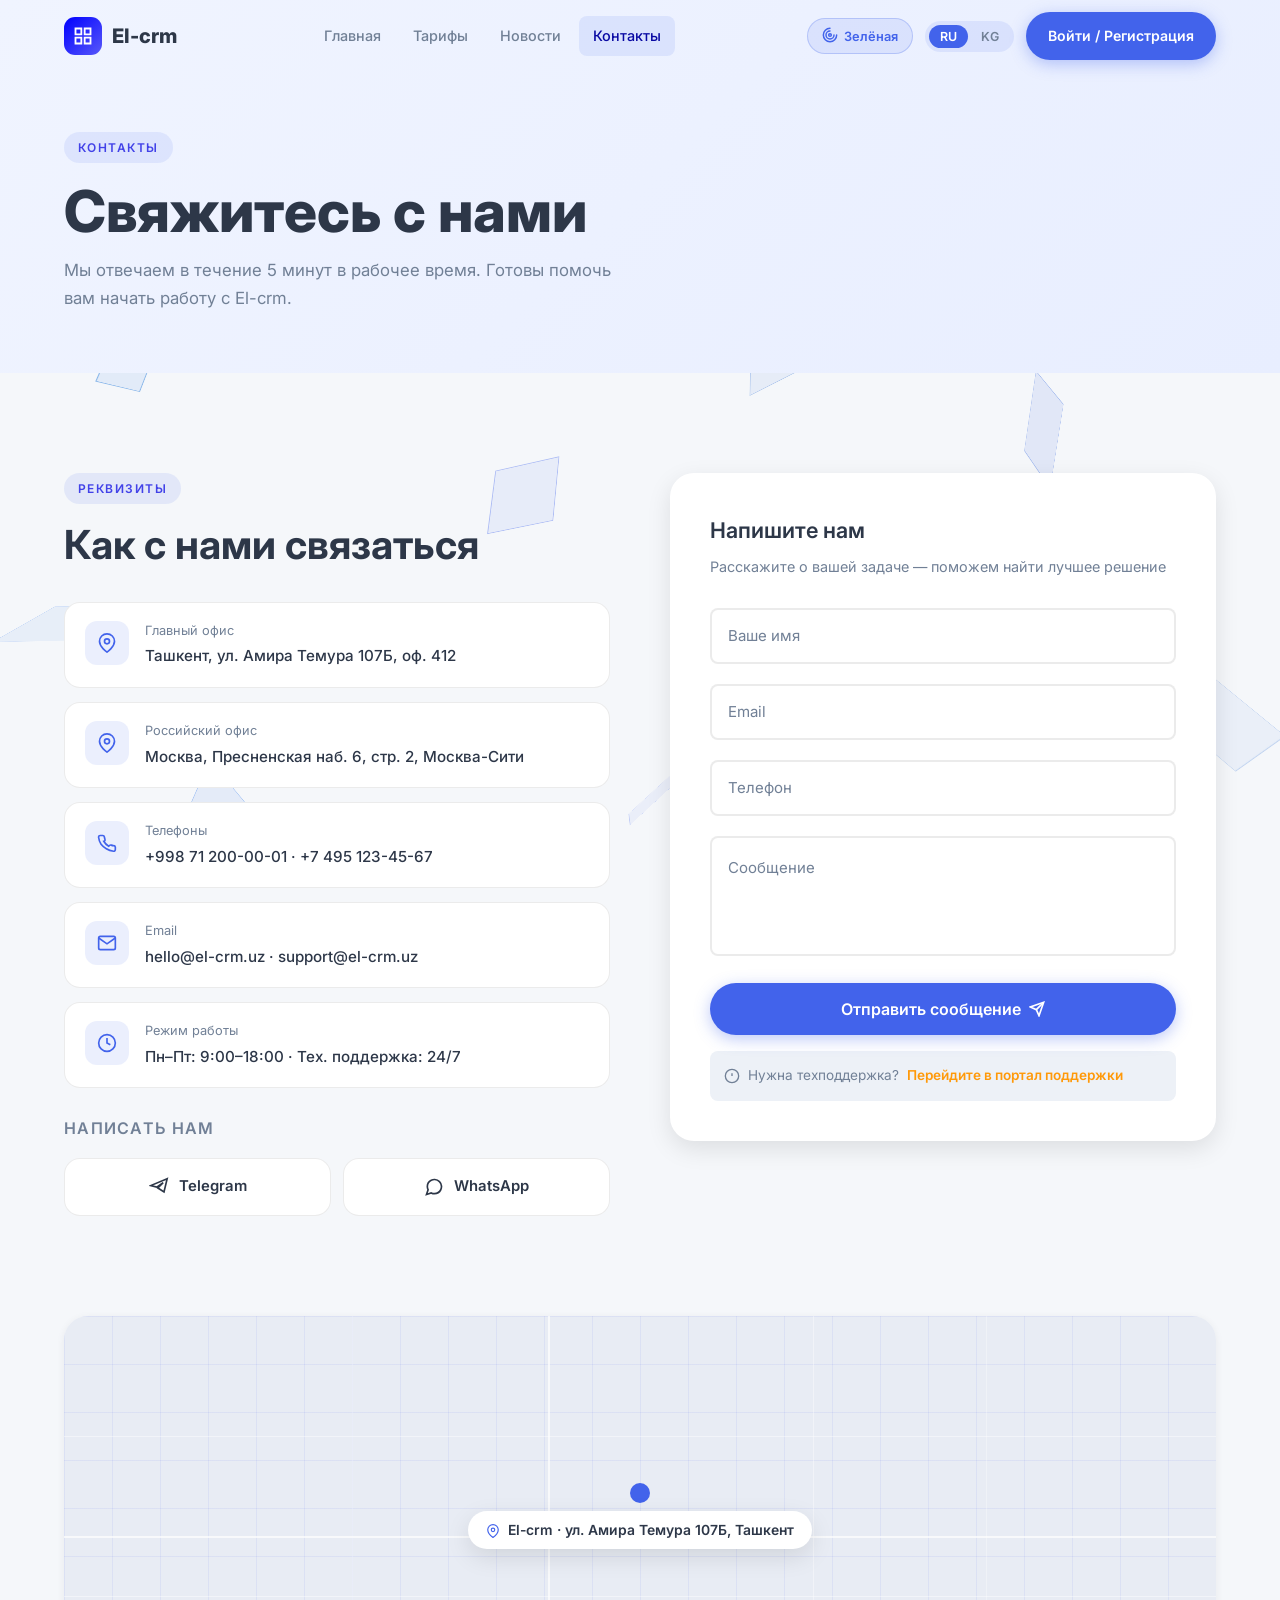
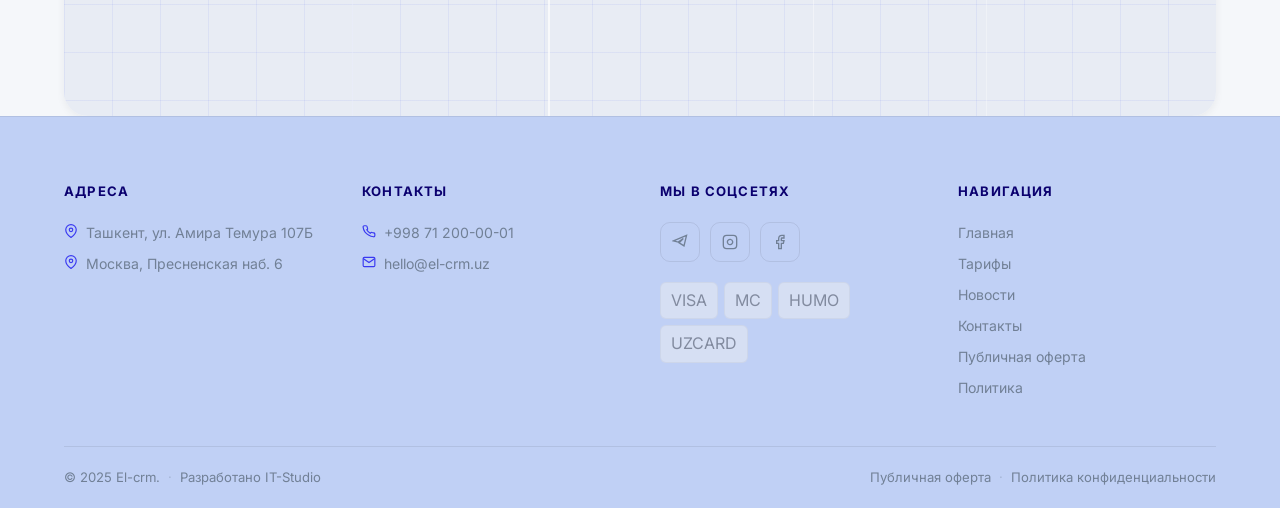
==== commit f4b81ebb: "Replace all files with new version" ====
--- a/contacts.html
+++ b/contacts.html
@@ -8,6 +8,8 @@
 <link rel="preconnect" href="https://fonts.gstatic.com" crossorigin>
 <link href="https://fonts.googleapis.com/css2?family=Inter:wght@300;400;500;600;700;800&display=swap" rel="stylesheet">
 <link rel="stylesheet" href="css/style.css">
+  <script src="js/theme.js"></script>
+
 </head>
 <body>
 
@@ -26,6 +28,11 @@
       <a href="contacts.html" class="active">Контакты</a>
     </nav>
     <div class="header-actions">
+      <button id="theme-toggle" class="theme-toggle-btn" title="Переключить тему" aria-label="Переключить тему">
+        <span id="theme-icon"><svg width="16" height="16" viewBox="0 0 24 24" fill="none" stroke="currentColor" stroke-width="2.2" stroke-linecap="round" stroke-linejoin="round"><path d="M12 2a10 10 0 1 0 10 10"/><path d="M12 6a6 6 0 1 0 6 6"/><circle cx="12" cy="12" r="2"/></svg></span>
+        <span id="theme-label">Зелёная</span>
+      </button>
+      
       <div class="lang-switcher">
         <button class="lang-btn active">RU</button>
         <button class="lang-btn">KG</button>
--- a/css/style.css
+++ b/css/style.css
@@ -1,19 +1,70 @@
 /* ===== ПЕРЕМЕННЫЕ ===== */
 :root {
-  --bg: #FAFDFA;
-  --bg-alt: #F0F7F4;
+  /* Базовые */
+  --bg: #F5F7FA;
+  --bg-alt: #EDF1F7;
   --white: #FFFFFF;
-  --accent: #4E9F7D;
-  --accent-light: rgba(78, 159, 125, 0.12);
-  --accent-hover: #3D8A6B;
-  --accent-glow: rgba(78, 159, 125, 0.25);
   --text: #2D3748;
   --text-muted: #718096;
   --border: rgba(0, 0, 0, 0.08);
+
+  /* Акцент — синяя тема */
+  --accent: #4263EB;
+  --accent-light: rgba(66, 99, 235, 0.10);
+  --accent-hover: #2C4CC8;
+  --accent-glow: rgba(66, 99, 235, 0.25);
+  --accent-strong: #4242E8;
+  --accent-medium: #0909A3;
+  --accent-darker: #000094;
+  --accent-deep: #0808CF;
+  --accent-logo-end: #5858F9;
+  --accent-hero-badge: #0202A8;
+  --accent-hero-em: #01018A;
+  --accent-hero-stat: #040453;
+  --accent-partner: #060686;
+  --accent-footer-h: #0B006F;
+  --accent-footer-link: #5A5AF6;
+  --accent-footer-icon: #3939F1;
+  --accent-promo-bg: #1B1BFF;
+  --accent-enterprise: #08087A;
+  --accent-enterprise-end: #285AFF;
+  --accent-problem-arrow: #040482;
+  --accent-c-yes: #4949F5;
+
+  /* Градиенты — синяя тема */
+  --logo-icon-grad: linear-gradient(135deg, #4263EB, #5858F9);
+  --glass-icon-grad: linear-gradient(135deg, #4263EB, #5B8AE0);
+  --enterprise-grad: linear-gradient(135deg, #08087A, #285AFF);
+  --bg-hero-grad: linear-gradient(135deg, #f0f4ff, #e8eeff);
+  --bg-thumb: linear-gradient(135deg, #e8eeff, #d4deff);
+  --bg-section-tint: linear-gradient(135deg, rgba(66,99,235,.07) 0%, rgba(66,99,235,.02) 100%);
+
+  /* UI-фоны */
+  --bg-map: #e8ecf4;
+  --bg-stat: #f8f9ff;
+  --bg-footer: #c0d0f5;
+  --header-scrolled-bg: rgba(245, 247, 250, .88);
+
+  /* Тени */
   --shadow-sm: 0 2px 8px rgba(0, 0, 0, 0.06);
   --shadow-md: 0 8px 24px rgba(0, 0, 0, 0.1);
   --shadow-lg: 0 20px 60px rgba(0, 0, 0, 0.12);
-  --shadow-green: 0 8px 30px rgba(78, 159, 125, 0.28);
+  --shadow-green: 0 8px 30px rgba(66, 99, 235, 0.28);
+
+  /* Кубы — синяя тема */
+  --cube-default-border: rgba(66, 99, 235, .55);
+  --cube-default-bg:     rgba(66, 99, 235, .08);
+  --cube-mint-border:    rgba(66, 130, 235, .65);
+  --cube-mint-bg:        rgba(66, 130, 235, .10);
+  --cube-emerald-border: rgba(50, 100, 220, .70);
+  --cube-emerald-bg:     rgba(50, 100, 220, .12);
+  --cube-teal-border:    rgba(50, 130, 220, .60);
+  --cube-teal-bg:        rgba(50, 130, 220, .08);
+  --cube-lime-border:    rgba(100, 140, 230, .60);
+  --cube-lime-bg:        rgba(100, 140, 230, .09);
+  --cube-sage-border:    rgba(90, 140, 220, .65);
+  --cube-sage-bg:        rgba(90, 140, 220, .10);
+
   --radius: 16px;
   --radius-sm: 8px;
   --radius-lg: 24px;
@@ -24,6 +75,74 @@
   --header-h: 72px;
 }
 
+/* ===== ЗЕЛЁНАЯ ТЕМА ===== */
+[data-theme="green"] {
+  --bg: #FAFDFA;
+  --bg-alt: #F0F7F4;
+
+  --accent: #4E9F7D;
+  --accent-light: rgba(78, 159, 125, 0.12);
+  --accent-hover: #3D8A6B;
+  --accent-glow: rgba(78, 159, 125, 0.25);
+  --accent-strong: #4E9F7D;
+  --accent-medium: #3a8a6a;
+  --accent-darker: #3D8A6B;
+  --accent-deep: #2e7a5c;
+  --accent-logo-end: #6BB89A;
+  --accent-hero-badge: #2a6040;
+  --accent-hero-em: #1a5030;
+  --accent-hero-stat: #1a3a28;
+  --accent-partner: #3a8060;
+  --accent-footer-h: #1a5c40;
+  --accent-footer-link: #4E9F7D;
+  --accent-footer-icon: #4E9F7D;
+  --accent-promo-bg: #3D8A6B;
+  --accent-enterprise: #1a5c40;
+  --accent-enterprise-end: #4E9F7D;
+  --accent-problem-arrow: #2a6a4a;
+  --accent-c-yes: #4E9F7D;
+
+  --logo-icon-grad: linear-gradient(135deg, #4E9F7D, #6BB89A);
+  --glass-icon-grad: linear-gradient(135deg, #4E9F7D, #6BB89A);
+  --enterprise-grad: linear-gradient(135deg, #1a5c40, #4E9F7D);
+  --bg-hero-grad: linear-gradient(135deg, #f0faf5, #e8f5ef);
+  --bg-thumb: linear-gradient(135deg, #e8f5ef, #d4ede4);
+  --bg-section-tint: linear-gradient(135deg, rgba(78,159,125,.07) 0%, rgba(78,159,125,.02) 100%);
+
+  --bg-map: #e8f0eb;
+  --bg-stat: #f8fffe;
+  --bg-footer: #b0e8d4;
+  --header-scrolled-bg: rgba(250, 253, 250, .88);
+
+  --shadow-green: 0 8px 30px rgba(78, 159, 125, 0.28);
+
+  --cube-default-border: rgba(78, 159, 125, .55);
+  --cube-default-bg:     rgba(78, 159, 125, .08);
+  --cube-mint-border:    rgba(72, 199, 142, .65);
+  --cube-mint-bg:        rgba(72, 199, 142, .10);
+  --cube-emerald-border: rgba(46, 160, 100, .70);
+  --cube-emerald-bg:     rgba(46, 160, 100, .12);
+  --cube-teal-border:    rgba(32, 178, 170, .60);
+  --cube-teal-bg:        rgba(32, 178, 170, .08);
+  --cube-lime-border:    rgba(130, 200, 100, .60);
+  --cube-lime-bg:        rgba(130, 200, 100, .09);
+  --cube-sage-border:    rgba(108, 172, 128, .65);
+  --cube-sage-bg:        rgba(108, 172, 128, .10);
+}
+
+/* ===== ПЛАВНОЕ ПЕРЕКЛЮЧЕНИЕ ТЕМЫ ===== */
+body, body * {
+  transition: background-color 0.45s ease, border-color 0.45s ease,
+              color 0.45s ease, box-shadow 0.45s ease !important;
+}
+.cube, .crm-track, .reviews-track, .promo-track, .ticker-track,
+.nav-menu-panel, .modal-overlay, .modal {
+  transition: none !important;
+}
+.anim {
+  transition: opacity .7s ease, transform .7s ease !important;
+}
+
 /* ===== СБРОС ===== */
 *,
 *::before,
@@ -107,7 +226,7 @@
   font-weight: 600;
   letter-spacing: .12em;
   text-transform: uppercase;
-  color: var(--accent);
+  color: var(--accent-strong);
   background: var(--accent-light);
   padding: 6px 14px;
   border-radius: var(--radius-full);
@@ -159,11 +278,11 @@
 .btn-primary {
   background: var(--accent);
   color: #fff;
-  box-shadow: 0 4px 16px rgba(78, 159, 125, .35);
+  box-shadow: 0 4px 16px rgba(66, 99, 235, .35);
 }
 
 .btn-primary:hover {
-  background: var(--accent-hover);
+  background: var(--accent-darker);
   box-shadow: var(--shadow-green);
   transform: translateY(-2px);
 }
@@ -186,6 +305,41 @@
 }
 
 .btn-white:hover {
+  transform: translateY(-2px);
+  box-shadow: var(--shadow-lg);
+}
+/*  */
+
+.b2tn-primary {
+  background: rgb(255, 217, 0);
+  color: #000000;
+  box-shadow: 0 4px 16px rgba(66, 99, 235, .35);
+}
+
+.b2tn-primary:hover {
+  background: rgb(255, 187, 0);
+  box-shadow: var(--shadow-green);
+  transform: translateY(-2px);
+}
+
+.b2tn-outline {
+  background: transparent;
+  color: var(--accent);
+  border: 2px solid var(--accent);
+}
+
+.b2tn-outline:hover {
+  background: var(--accent-light);
+  transform: translateY(-2px);
+}
+
+.b2tn-white {
+  background: #fff;
+  color: var(--accent);
+  box-shadow: var(--shadow-md);
+}
+
+.b2tn-white:hover {
   transform: translateY(-2px);
   box-shadow: var(--shadow-lg);
 }
@@ -207,8 +361,8 @@
 }
 
 @keyframes pulse-ring {
-  0%, 100% { box-shadow: 0 0 0 0  rgba(78, 159, 125, .5); }
-  50%       { box-shadow: 0 0 0 14px rgba(78, 159, 125, 0); }
+  0%, 100% { box-shadow: 0 0 0 0  rgba(66, 99, 235, .5); }
+  50%       { box-shadow: 0 0 0 14px rgba(66, 99, 235, 0); }
 }
 
 @keyframes spinCubeA {
@@ -262,15 +416,15 @@
 
 .cube-face {
   position: absolute;
-  border: 1.5px solid rgba(78, 159, 125, .55);
-  background: rgba(78, 159, 125, .08);
-}
-
-.cube.c-mint    .cube-face { border-color: rgba(72, 199, 142, .65); background: rgba(72, 199, 142, .10); }
-.cube.c-emerald .cube-face { border-color: rgba(46, 160, 100, .70); background: rgba(46, 160, 100, .12); }
-.cube.c-teal    .cube-face { border-color: rgba(32, 178, 170, .60); background: rgba(32, 178, 170, .08); }
-.cube.c-lime    .cube-face { border-color: rgba(130,200, 100, .60); background: rgba(130,200, 100, .09); }
-.cube.c-sage    .cube-face { border-color: rgba(108, 172, 128, .65); background: rgba(108, 172, 128, .10); }
+  border: 1.5px solid var(--cube-default-border);
+  background: var(--cube-default-bg);
+}
+
+.cube.c-mint    .cube-face { border-color: var(--cube-mint-border); background: var(--cube-mint-bg); }
+.cube.c-emerald .cube-face { border-color: var(--cube-emerald-border); background: var(--cube-emerald-bg); }
+.cube.c-teal    .cube-face { border-color: var(--cube-teal-border); background: var(--cube-teal-bg); }
+.cube.c-lime    .cube-face { border-color: var(--cube-lime-border); background: var(--cube-lime-bg); }
+.cube.c-sage    .cube-face { border-color: var(--cube-sage-border); background: var(--cube-sage-bg); }
 
 /* ===== ШАПКА ===== */
 header {
@@ -284,7 +438,7 @@
 }
 
 header.scrolled {
-  background: rgba(250, 253, 250, .88);
+  background: var(--header-scrolled-bg);
   backdrop-filter: blur(24px);
   -webkit-backdrop-filter: blur(24px);
   border-bottom: 1px solid var(--border);
@@ -315,7 +469,7 @@
 .logo-icon {
   width: 38px;
   height: 38px;
-  background: linear-gradient(135deg, var(--accent), #3D8A6B);
+  background: linear-gradient(135deg, blue, var(--accent-logo-end));
   border-radius: 11px;
   display: flex;
   align-items: center;
@@ -341,7 +495,7 @@
 
 nav a:hover,
 nav a.active {
-  color: var(--accent);
+  color: var(--accent-medium);
   background: var(--accent-light);
 }
 
@@ -416,7 +570,7 @@
   max-width: 340px;
   background: #fff;
   border-radius: 16px;
-  box-shadow: 0 8px 40px rgba(78, 159, 125, 0.18), 0 2px 12px rgba(0, 0, 0, 0.08);
+  box-shadow: 0 8px 40px rgba(66, 99, 235, 0.18), 0 2px 12px rgba(0, 0, 0, 0.08);
   z-index: 999;
   padding: 20px;
   display: flex;
@@ -511,8 +665,8 @@
   flex: 1;
   justify-content: center;
   text-align: center;
-  padding: 10px 14px;
-  font-size: 0.85rem;
+  padding: 10px 5px;
+  font-size: 0.79rem;
 }
 
 /* Переключатель языка внутри мобильной панели */
@@ -555,13 +709,13 @@
   display: inline-flex;
   align-items: center;
   gap: 8px;
-  background: rgba(78, 159, 125, .1);
-  border: 1px solid rgba(78, 159, 125, .25);
+  background: rgba(66, 99, 235, .1);
+  border: 1px solid rgba(66, 99, 235, .25);
   border-radius: var(--radius-full);
   padding: 8px 16px;
   font-size: .85rem;
   font-weight: 500;
-  color: var(--accent);
+  color: var(--accent-hero-badge);
   margin-bottom: 24px;
   animation: fadeInUp .6s ease both;
 }
@@ -572,7 +726,7 @@
 }
 
 .hero h1 em {
-  color: var(--accent);
+  color: var(--accent-hero-em);
   font-style: normal;
 }
 
@@ -603,7 +757,7 @@
   display: block;
   font-size: 2rem;
   font-weight: 800;
-  color: var(--accent);
+  color: var(--accent-hero-stat);
 }
 
 .hero-stat span {
@@ -692,8 +846,8 @@
 
 .stat-card {
   flex: 1;
-  background: #f8fffe;
-  border: 1px solid rgba(78, 159, 125, .12);
+  background: var(--bg-stat);
+  border: 1px solid rgba(66, 99, 235, .12);
   border-radius: 10px;
   padding: 14px;
 }
@@ -722,7 +876,7 @@
 
 .stat-fill {
   height: 100%;
-  background: linear-gradient(90deg, var(--accent), #6BB89A);
+  background: linear-gradient(90deg, rgb(255, 230, 0), #e1b502);
   border-radius: 3px;
 }
 
@@ -752,7 +906,7 @@
 }
 
 .badge-green {
-  background: rgba(78, 159, 125, .12);
+  background: rgba(66, 99, 235, .12);
   color: var(--accent);
   font-size: .72rem;
   font-weight: 600;
@@ -882,7 +1036,7 @@
 .feat-card:hover {
   transform: translateY(-6px);
   box-shadow: var(--shadow-green);
-  border-color: rgba(78, 159, 125, .3);
+  border-color: rgba(66, 99, 235, .3);
 }
 
 .feat-icon {
@@ -908,7 +1062,7 @@
 
 /* ===== ДЛЯ КОГО ===== */
 .for-whom-section {
-  background: linear-gradient(135deg, rgba(78, 159, 125, .07) 0%, rgba(78, 159, 125, .02) 100%);
+  background: var(--bg-section-tint);
   position: relative;
   z-index: 1;
 }
@@ -932,14 +1086,14 @@
 
 .glass-card:hover {
   transform: translateY(-8px);
-  box-shadow: 0 24px 64px rgba(78, 159, 125, .18);
-  border-color: rgba(78, 159, 125, .3);
+  box-shadow: 0 24px 64px rgba(66, 99, 235, .18);
+  border-color: rgba(66, 99, 235, .3);
 }
 
 .glass-icon {
   width: 56px;
   height: 56px;
-  background: linear-gradient(135deg, var(--accent), #6BB89A);
+  background: linear-gradient(135deg, blue, #5B8AE0);
   border-radius: var(--radius);
   display: flex;
   align-items: center;
@@ -1000,7 +1154,7 @@
 .ticker-track {
   display: flex;
   gap: 56px;
-  animation: ticker 28s linear infinite;
+  animation: ticker 18s linear infinite;
   width: max-content;
 }
 
@@ -1018,7 +1172,7 @@
   flex-shrink: 0;
   font-size: 1rem;
   font-weight: 700;
-  color: var(--text-muted);
+  color: var(--accent-partner);
   letter-spacing: .05em;
 }
 
@@ -1054,7 +1208,7 @@
 
 .review-card:hover {
   transform: translateY(-8px);
-  box-shadow: 0 20px 60px rgba(78, 159, 125, .18);
+  box-shadow: 0 20px 60px rgba(66, 99, 235, .18);
 }
 
 .stars {
@@ -1125,7 +1279,7 @@
 }
 
 .faq-item.open {
-  border-color: rgba(78, 159, 125, .35);
+  border-color: rgba(66, 99, 235, .35);
   box-shadow: var(--shadow-green);
 }
 
@@ -1179,7 +1333,7 @@
 
 /* ===== ФОРМА ЗАЯВКИ ===== */
 .lead-section {
-  background: linear-gradient(135deg, #f0faf5, #e8f5ef);
+  background: var(--bg-hero-grad);
   position: relative;
   z-index: 1;
 }
@@ -1226,7 +1380,7 @@
 .f-input:focus {
   border-color: var(--accent);
   background: #fff;
-  box-shadow: 0 0 0 4px rgba(78, 159, 125, .1);
+  box-shadow: 0 0 0 4px rgba(66, 99, 235, .1);
 }
 
 .phone-wrap {
@@ -1275,7 +1429,7 @@
 
 /* ===== ПОДВАЛ ===== */
 footer {
-  background: #fff;
+  background: var(--bg-footer);
   border-top: 1px solid var(--border);
   position: relative;
   z-index: 1;
@@ -1293,7 +1447,8 @@
   font-weight: 700;
   text-transform: uppercase;
   letter-spacing: .09em;
-  color: var(--text-muted);
+  color: var(--accent-footer-h);
+  font-weight: bold;
   margin-bottom: 20px;
 }
 
@@ -1315,13 +1470,13 @@
 }
 
 .footer-col li a:hover {
-  color: var(--accent);
+  color: var(--accent-footer-link);
 }
 
 .footer-col li svg {
   flex-shrink: 0;
   margin-top: 2px;
-  color: var(--accent);
+  color: var(--accent-footer-icon);
 }
 
 .socials {
@@ -1417,7 +1572,7 @@
 
 /* ===== ГЕРОЙ СТРАНИЦЫ ===== */
 .page-hero {
-  background: linear-gradient(135deg, #f0faf5, #e8f5ef);
+  background: var(--bg-hero-grad);
   padding: calc(var(--header-h) + 60px) 0 60px;
   position: relative;
   z-index: 1;
@@ -1529,13 +1684,13 @@
 
 .plan-card.popular {
   border-color: var(--accent);
-  box-shadow: 0 0 0 4px rgba(78, 159, 125, .1), var(--shadow-md);
+  box-shadow: 0 0 0 4px rgba(66, 99, 235, .1), var(--shadow-md);
   transform: translateY(-10px);
 }
 
 .plan-card.popular:hover {
   transform: translateY(-16px);
-  box-shadow: 0 0 0 4px rgba(78, 159, 125, .15), var(--shadow-green);
+  box-shadow: 0 0 0 4px rgba(66, 99, 235, .15), var(--shadow-green);
 }
 
 .popular-badge {
@@ -1543,9 +1698,9 @@
   top: -14px;
   left: 50%;
   transform: translateX(-50%);
-  background: var(--accent);
-  color: #fff;
-  font-size: .76rem;
+  background: rgb(255, 213, 0);
+  color: #000000;
+  font-size: .90rem;
   font-weight: 700;
   padding: 5px 16px;
   border-radius: var(--radius-full);
@@ -1677,9 +1832,9 @@
 .cmp-table th {
   padding: 16px 20px;
   text-align: left;
-  font-size: .8rem;
-  font-weight: 700;
-  color: var(--text-muted);
+  font-size: .9rem;
+  font-weight: 800;
+  color: rgb(39, 38, 38);
   text-transform: uppercase;
   letter-spacing: .07em;
   background: var(--bg-alt);
@@ -1690,7 +1845,7 @@
   padding: 14px 20px;
   font-size: .9rem;
   border-bottom: 1px solid var(--border);
-  color: var(--text);
+  color: rgb(71, 71, 71);
 }
 
 .cmp-table tr:last-child td {
@@ -1698,7 +1853,7 @@
 }
 
 .cmp-table tr:hover td {
-  background: rgba(78, 159, 125, .025);
+  background: rgba(66, 99, 235, .025);
 }
 
 .cmp-table td:not(:first-child) {
@@ -1710,11 +1865,11 @@
   padding-left: 28px;
 }
 
-.c-yes { color: var(--accent); }
+.c-yes { color: var(--accent-c-yes); }
 .c-no  { color: #CBD5E0;       }
 
 .enterprise-banner {
-  background: linear-gradient(135deg, var(--accent), #3A7D62);
+  background: var(--enterprise-grad);
   border-radius: var(--radius-lg);
   padding: 48px 44px;
   display: flex;
@@ -1823,7 +1978,7 @@
 
 .search-input:focus {
   border-color: var(--accent);
-  box-shadow: 0 0 0 4px rgba(78, 159, 125, .1);
+  box-shadow: 0 0 0 4px rgba(66, 99, 235, .1);
 }
 
 .search-ico {
@@ -1864,7 +2019,7 @@
 .news-thumb-inner {
   width: 100%;
   height: 100%;
-  background: linear-gradient(135deg, #e8f5ef, #d4ede4);
+  background: var(--bg-thumb);
   transition: transform .4s ease;
   display: flex;
   align-items: center;
@@ -1887,9 +2042,9 @@
 }
 
 .news-tag {
-  font-size: .72rem;
-  font-weight: 600;
-  color: var(--accent);
+  font-size: .80rem;
+  font-weight: 500;
+  color: rgb(255, 191, 0);
   background: var(--accent-light);
   padding: 3px 10px;
   border-radius: var(--radius-full);
@@ -1989,7 +2144,7 @@
 
 .modal-img {
   height: 240px;
-  background: linear-gradient(135deg, #e8f5ef, #d4ede4);
+  background: var(--bg-thumb);
   border-radius: var(--radius);
   margin-bottom: 28px;
   display: flex;
@@ -2050,7 +2205,7 @@
 
 .ci-card:hover {
   box-shadow: var(--shadow-sm);
-  border-color: rgba(78, 159, 125, .2);
+  border-color: rgba(66, 99, 235, .2);
 }
 
 .ci-ico {
@@ -2150,7 +2305,7 @@
 .float-group input:focus,
 .float-group textarea:focus {
   border-color: var(--accent);
-  box-shadow: 0 0 0 4px rgba(78, 159, 125, .1);
+  box-shadow: 0 0 0 4px rgba(66, 99, 235, .1);
 }
 
 .float-group label {
@@ -2195,7 +2350,7 @@
 }
 
 .support-note a {
-  color: var(--accent);
+  color:rgb(255, 153, 9);
   font-weight: 600;
 }
 
@@ -2216,7 +2371,7 @@
 .map-bg {
   width: 100%;
   height: 100%;
-  background: #e8f0eb;
+  background: var(--bg-map);
   display: flex;
   align-items: center;
   justify-content: center;
@@ -2226,8 +2381,8 @@
 .map-grid-lines {
   position: absolute;
   inset: 0;
-  background-image: linear-gradient(rgba(78, 159, 125, .08) 1px, transparent 1px),
-                    linear-gradient(90deg, rgba(78, 159, 125, .08) 1px, transparent 1px);
+  background-image: linear-gradient(var(--cube-default-bg) 1px, transparent 1px),
+                    linear-gradient(90deg, var(--cube-default-bg) 1px, transparent 1px);
   background-size: 48px 48px;
 }
 
@@ -2330,7 +2485,7 @@
 
 /* ===== ПРОМО БЕГУЩАЯ СТРОКА ===== */
 .promo-ticker {
-  background: var(--accent);
+  background: var(--accent-promo-bg);
   color: #fff;
   padding: 11px 0;
   overflow: hidden;
@@ -2342,7 +2497,8 @@
   display: flex;
   gap: 0;
   white-space: nowrap;
-  animation: ticker 28s linear infinite;
+  width: max-content;
+  animation: ticker 18s linear infinite;
 }
 
 .promo-ticker:hover .promo-track {
@@ -2398,7 +2554,7 @@
   left: 0;
   right: 0;
   height: 3px;
-  background: linear-gradient(90deg, var(--accent), #a8e0cc);
+  background: linear-gradient(90deg, rgb(255, 238, 0), #ffff00);
 }
 
 .problem-icon {
@@ -2419,7 +2575,7 @@
   right: 20px;
   font-size: 2.2rem;
   font-weight: 800;
-  color: rgba(78, 159, 125, .08);
+  color: var(--cube-default-bg);
   line-height: 1;
 }
 
@@ -2441,7 +2597,7 @@
   margin-top: 16px;
   font-size: .82rem;
   font-weight: 600;
-  color: var(--accent);
+  color: var(--accent-problem-arrow);
 }
 
 /* ===== ВОРОНКА РЕШЕНИЙ ===== */
@@ -2543,7 +2699,7 @@
 .funnel-step.fs-active {
   border-color: var(--accent);
   background: var(--accent-light);
-  box-shadow: 0 4px 16px rgba(78, 159, 125, .15);
+  box-shadow: 0 4px 16px rgba(66, 99, 235, .15);
 }
 
 .funnel-connector {
@@ -2562,7 +2718,7 @@
   display: flex;
   align-items: center;
   justify-content: center;
-  color: var(--accent);
+  color: var(--accent-deep);
   transition: background var(--transition);
 }
 
@@ -2640,7 +2796,7 @@
   background: var(--accent);
   border-color: var(--accent);
   color: #fff;
-  box-shadow: 0 4px 14px rgba(78, 159, 125, .3);
+  box-shadow: 0 4px 14px rgba(66, 99, 235, .3);
 }
 
 .feat-card {
@@ -2687,7 +2843,7 @@
   font-weight: 800;
   color: var(--accent);
   margin-bottom: 18px;
-  box-shadow: 0 4px 16px rgba(78, 159, 125, .2);
+  box-shadow: 0 4px 16px rgba(66, 99, 235, .2);
   position: relative;
 }
 
@@ -2696,7 +2852,7 @@
   position: absolute;
   inset: -6px;
   border-radius: 50%;
-  border: 2px dashed rgba(78, 159, 125, .25);
+  border: 2px dashed rgba(66, 99, 235, .25);
   animation: pulse-ring 3s ease infinite;
 }
 
@@ -2710,6 +2866,7 @@
   justify-content: center;
   color: var(--accent);
   margin: -10px auto 18px;
+  margin-top: 30px;
 }
 
 .how-step h4 {
@@ -2787,9 +2944,9 @@
   top: -14px;
   left: 50%;
   transform: translateX(-50%);
-  background: var(--accent);
-  color: #fff;
-  font-size: .72rem;
+  background: rgb(255, 213, 0);
+  color: #000000;
+  font-size: .90rem;
   font-weight: 700;
   padding: 5px 16px;
   border-radius: var(--radius-full);
@@ -2901,7 +3058,7 @@
   height: 100%;
 }
 
-.hn-img-1 { background: linear-gradient(135deg, #d0f0e4, #a8e0cc); }
+.hn-img-1 { background: var(--bg-thumb); }
 .hn-img-2 { background: linear-gradient(135deg, #cce8f4, #a8d4e8); }
 .hn-img-3 { background: linear-gradient(135deg, #e8d4f0, #d4a8e8); }
 
@@ -2909,12 +3066,12 @@
   position: absolute;
   top: 14px;
   left: 14px;
-  font-size: .72rem;
-  font-weight: 700;
+  font-size: .80rem;
+  font-weight: 800;
   letter-spacing: .08em;
   text-transform: uppercase;
-  background: rgba(255, 255, 255, .9);
-  color: var(--accent);
+  background: rgba(255, 255, 255, 0.9);
+  color: rgb(255, 187, 0);
   padding: 4px 12px;
   border-radius: var(--radius-full);
   backdrop-filter: blur(8px);
@@ -2957,6 +3114,41 @@
 
 .hn-link:hover {
   gap: 10px;
+}
+
+/* ===== КНОПКА ПЕРЕКЛЮЧЕНИЯ ТЕМЫ ===== */
+.theme-toggle-btn {
+  display: inline-flex;
+  align-items: center;
+  gap: 6px;
+  padding: 6px 14px;
+  border-radius: var(--radius-full);
+  background: var(--accent-light);
+  color: var(--accent);
+  border: 1.5px solid var(--accent-glow);
+  font-size: .8rem;
+  font-weight: 600;
+  cursor: pointer;
+  transition: all var(--transition) !important;
+  white-space: nowrap;
+  min-height: 36px;
+  font-family: var(--font);
+}
+
+.logo-text-accent {
+  color: var(--accent-strong);
+}
+
+.theme-toggle-btn:hover {
+  background: var(--accent);
+  color: #fff;
+  border-color: var(--accent);
+  transform: translateY(-1px);
+  box-shadow: var(--shadow-green);
+}
+
+@media (max-width: 768px) {
+  .theme-toggle-btn { display: none; }
 }
 
 /* ===== КНОПКА НАВЕРХ ===== */
@@ -3057,13 +3249,16 @@
     overflow: hidden;
   }
 
-  .mockup {
-    zoom: 0.58;
-    width: 780px;
-    max-width: none;
+.mockup {
+    width: 100%;
+    max-width: 780px; /* десктопда чеклаш учун */
+    transform: none;  /* мобайлда масштаб йўқ */
+    zoom: unset;       /* мобайлда zoom йўқ */
     border: 1px solid #e2e8f0;
     box-shadow: 0 4px 6px rgba(0, 0, 0, 0.05);
-  }
+}
+  .ticker-track,
+  .promo-track            { animation-duration: 12s; }
 }
 
 @media (max-width: 480px) {
@@ -3074,4 +3269,9 @@
   .slide-mockup-wrap      { padding: 10px; }
   .mockup                 { zoom: 0.41; }
   .problems-grid          { grid-template-columns: 1fr; }
-}
+  .ticker-track,
+  .promo-track            { animation-duration: 19s; }
+}
+
+
+
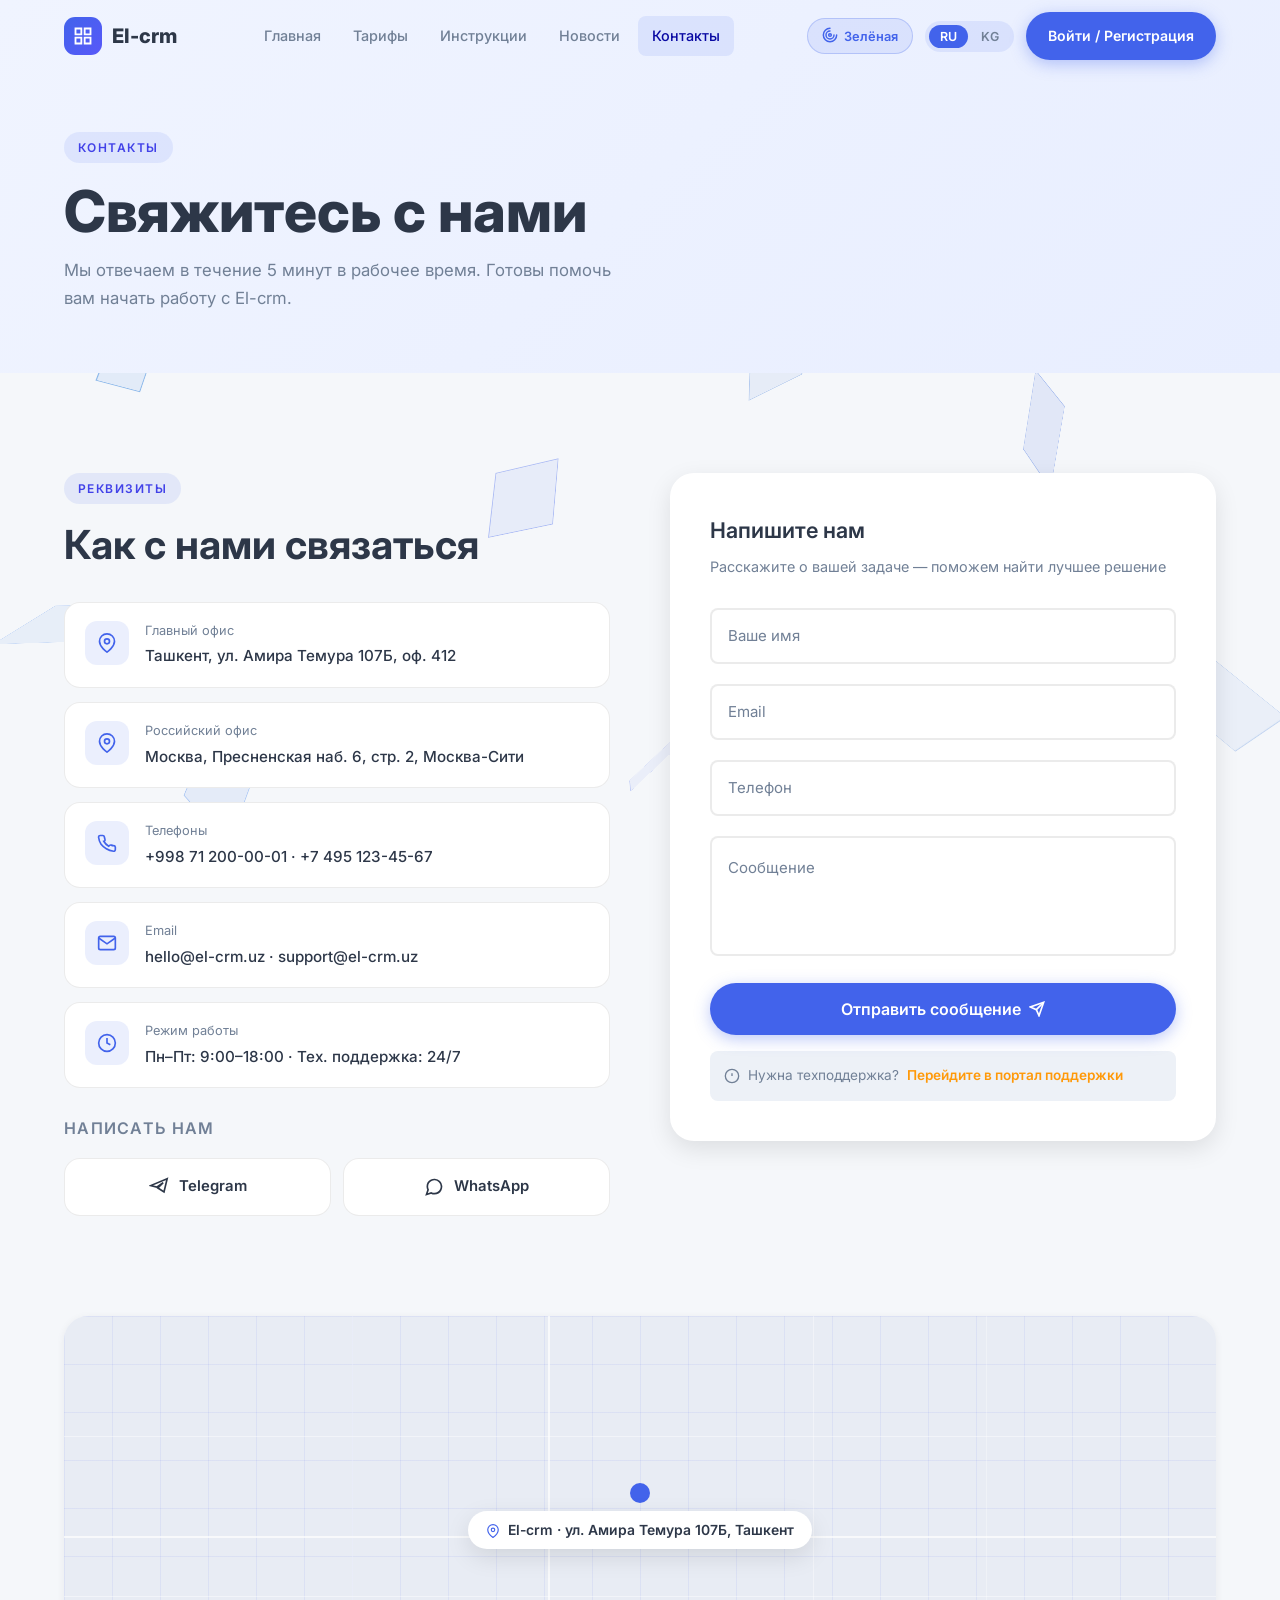
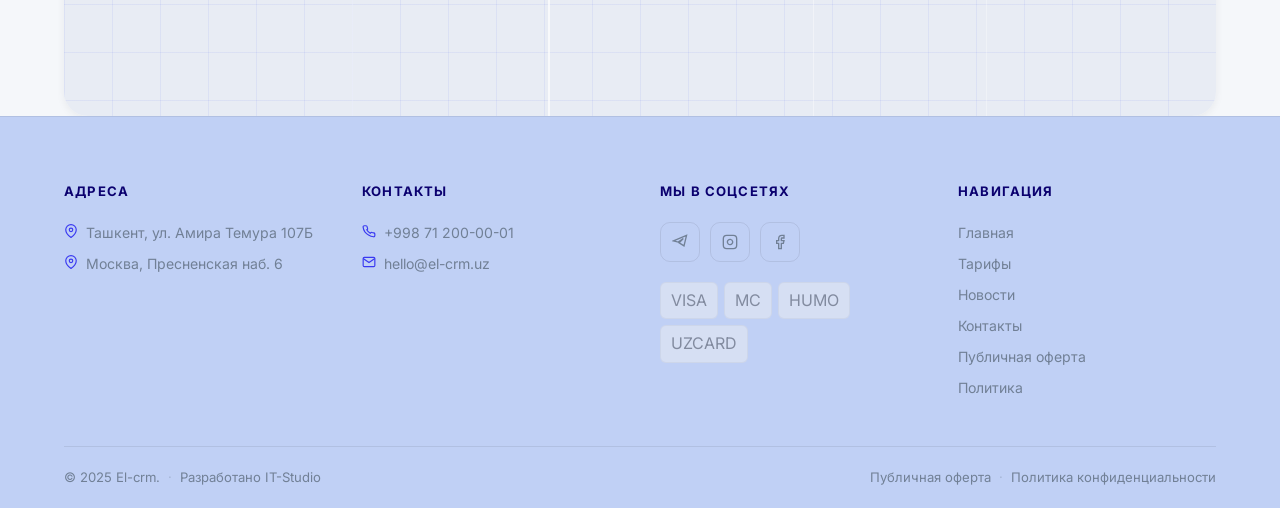
==== commit 17d9971b: "final ubdate frontend" ====
--- a/contacts.html
+++ b/contacts.html
@@ -24,6 +24,7 @@
     <nav>
       <a href="index.html">Главная</a>
       <a href="pricing.html">Тарифы</a>
+      <a href="instructions.html">Инструкции</a>
       <a href="news.html">Новости</a>
       <a href="contacts.html" class="active">Контакты</a>
     </nav>
@@ -46,6 +47,7 @@
   <nav class="nav-panel-links">
     <a href="index.html" class="nav-panel-link">Главная</a>
     <a href="pricing.html" class="nav-panel-link">Тарифы</a>
+    <a href="instructions.html" class="nav-panel-link">Инструкции</a>
     <a href="news.html" class="nav-panel-link">Новости</a>
     <a href="contacts.html" class="nav-panel-link">Контакты</a>
   </nav>
--- a/css/style.css
+++ b/css/style.css
@@ -469,7 +469,7 @@
 .logo-icon {
   width: 38px;
   height: 38px;
-  background: linear-gradient(135deg, blue, var(--accent-logo-end));
+  background: var(--logo-icon-grad);
   border-radius: 11px;
   display: flex;
   align-items: center;
@@ -1093,7 +1093,7 @@
 .glass-icon {
   width: 56px;
   height: 56px;
-  background: linear-gradient(135deg, blue, #5B8AE0);
+  background: var(--glass-icon-grad);
   border-radius: var(--radius);
   display: flex;
   align-items: center;
@@ -1197,18 +1197,21 @@
 }
 
 .review-card {
-  min-width: calc(33.333% - 16px);
-  background: #fff;
+  /* ширина задаётся через JS — flex-shrink запрещён */
+  flex-shrink: 0;
+  display: flex;
+  flex-direction: column;
+  background: var(--white);
   border-radius: var(--radius-lg);
   padding: 32px;
   border: 1px solid var(--border);
-  transition: all var(--transition);
-  flex-shrink: 0;
+  box-shadow: var(--shadow-sm);
+  transition: transform var(--transition), box-shadow var(--transition);
 }
 
 .review-card:hover {
-  transform: translateY(-8px);
-  box-shadow: 0 20px 60px rgba(66, 99, 235, .18);
+  transform: translateY(-6px);
+  box-shadow: var(--shadow-green);
 }
 
 .stars {
@@ -1216,13 +1219,15 @@
   gap: 3px;
   margin-bottom: 16px;
   color: #F6C90E;
-  font-size: 1.1rem;
+  font-size: 1.15rem;
+  letter-spacing: 2px;
 }
 
 .review-text {
+  flex: 1;
   color: var(--text);
   font-size: .93rem;
-  line-height: 1.7;
+  line-height: 1.75;
   margin-bottom: 24px;
 }
 
@@ -1230,6 +1235,9 @@
   display: flex;
   align-items: center;
   gap: 12px;
+  padding-top: 20px;
+  border-top: 1px solid var(--border);
+  margin-top: auto;
 }
 
 .reviewer-avatar {
@@ -1241,6 +1249,7 @@
   align-items: center;
   justify-content: center;
   font-weight: 700;
+  font-size: .85rem;
   color: var(--accent);
   flex-shrink: 0;
 }
@@ -1248,11 +1257,39 @@
 .reviewer-name {
   font-weight: 600;
   font-size: .9rem;
+  color: var(--text);
 }
 
 .reviewer-role {
-  font-size: .8rem;
-  color: var(--text-muted);
+  font-size: .78rem;
+  color: var(--text-muted);
+  margin-top: 2px;
+}
+
+/* Точки-индикаторы */
+.reviews-dots {
+  display: flex;
+  justify-content: center;
+  align-items: center;
+  gap: 8px;
+  margin-top: 28px;
+}
+
+.reviews-dot {
+  width: 8px;
+  height: 8px;
+  border-radius: 50%;
+  background: var(--border);
+  border: none;
+  cursor: pointer;
+  padding: 0;
+  transition: background var(--transition), width var(--transition), border-radius var(--transition);
+}
+
+.reviews-dot.active {
+  background: var(--accent);
+  width: 24px;
+  border-radius: 4px;
 }
 
 /* ===== ЧАСТЫЕ ВОПРОСЫ ===== */
@@ -3190,7 +3227,7 @@
   .for-whom-grid          { grid-template-columns: repeat(2, 1fr); }
   .pricing-grid           { grid-template-columns: repeat(2, 1fr); }
   .footer-grid            { grid-template-columns: repeat(2, 1fr); gap: 32px; }
-  .review-card            { min-width: calc(50% - 12px); }
+  .review-card            { /* ширина управляется JS */ }
   .trust-bar              { gap: 24px; }
   .problems-grid          { grid-template-columns: repeat(2, 1fr); }
   .how-steps              { grid-template-columns: 1fr 32px 1fr; row-gap: 32px; }
@@ -3219,7 +3256,7 @@
   .contacts-grid          { grid-template-columns: 1fr; }
   .footer-grid            { grid-template-columns: 1fr 1fr; }
   .footer-bottom          { flex-direction: column; text-align: center; }
-  .review-card            { min-width: 100%; }
+  .review-card            { /* ширина управляется JS */ }
   .enterprise-banner      { flex-direction: column; text-align: center; }
   .lead-wrap,
   .float-form             { padding: 28px 20px; }
@@ -3273,5 +3310,143 @@
   .promo-track            { animation-duration: 19s; }
 }
 
-
-
+/* ===== ГАЛЕРЕЯ ИНСТРУКЦИЙ ===== */
+.instr-gallery {
+  margin: 36px 0 40px;
+}
+
+.main-image-container {
+  width: 100%;
+  border-radius: var(--radius);
+  overflow: hidden;
+  border: 1px solid var(--border);
+  box-shadow: var(--shadow-md);
+  cursor: zoom-in;
+  line-height: 0;
+  position: relative;
+}
+
+.main-image-container img {
+  width: 100%;
+  height: auto;
+  aspect-ratio: 16 / 9;
+  object-fit: cover;
+  display: block;
+  transition: transform .4s ease;
+}
+
+.main-image-container:hover img {
+  transform: scale(1.02);
+}
+
+.thumbnails-container {
+  display: flex;
+  gap: 10px;
+  margin-top: 10px;
+}
+
+.thumb-img-wrap {
+  flex: 1;
+  border-radius: var(--radius-sm);
+  overflow: hidden;
+  cursor: pointer;
+  border: 2px solid transparent;
+  line-height: 0;
+  transition: border-color var(--transition), opacity var(--transition),
+              transform var(--transition), box-shadow var(--transition);
+}
+
+.thumb-img-wrap img {
+  width: 100%;
+  aspect-ratio: 16 / 9;
+  object-fit: cover;
+  display: block;
+}
+
+.thumb-img-wrap:hover {
+  opacity: .82;
+  transform: translateY(-2px);
+  box-shadow: var(--shadow-sm);
+}
+
+.thumb-img-wrap.active {
+  border-color: var(--accent);
+  box-shadow: 0 0 0 3px var(--accent-glow);
+  opacity: 1;
+}
+
+/* ===== IMAGE MODAL (ЛАЙТБОКС) ===== */
+.image-modal {
+  position: fixed;
+  inset: 0;
+  z-index: 9999;
+  display: flex;
+  align-items: center;
+  justify-content: center;
+  visibility: hidden;
+  opacity: 0;
+  transition: opacity .25s ease, visibility 0s linear .25s;
+}
+
+.image-modal.is-open {
+  visibility: visible;
+  opacity: 1;
+  transition: opacity .25s ease, visibility 0s linear 0s;
+}
+
+.image-modal-backdrop {
+  position: absolute;
+  inset: 0;
+  background: rgba(0, 0, 0, .82);
+  cursor: zoom-out;
+}
+
+.image-modal-content {
+  position: relative;
+  z-index: 1;
+  max-width: min(92vw, 1200px);
+  transform: scale(.9);
+  transition: transform .25s ease;
+}
+
+.image-modal.is-open .image-modal-content {
+  transform: scale(1);
+}
+
+.image-modal-content img {
+  display: block;
+  max-height: 90vh;
+  max-width: 100%;
+  width: auto;
+  height: auto;
+  border-radius: var(--radius);
+  box-shadow: 0 32px 80px rgba(0, 0, 0, .5);
+  object-fit: contain;
+}
+
+.image-modal-close {
+  position: absolute;
+  top: -14px;
+  right: -14px;
+  width: 36px;
+  height: 36px;
+  border-radius: 50%;
+  background: var(--accent);
+  color: var(--white);
+  border: none;
+  cursor: pointer;
+  display: flex;
+  align-items: center;
+  justify-content: center;
+  box-shadow: var(--shadow-md);
+  transition: background var(--transition), transform var(--transition);
+  z-index: 2;
+}
+
+.image-modal-close:hover {
+  background: var(--accent-darker);
+  transform: scale(1.12);
+}
+
+
+
